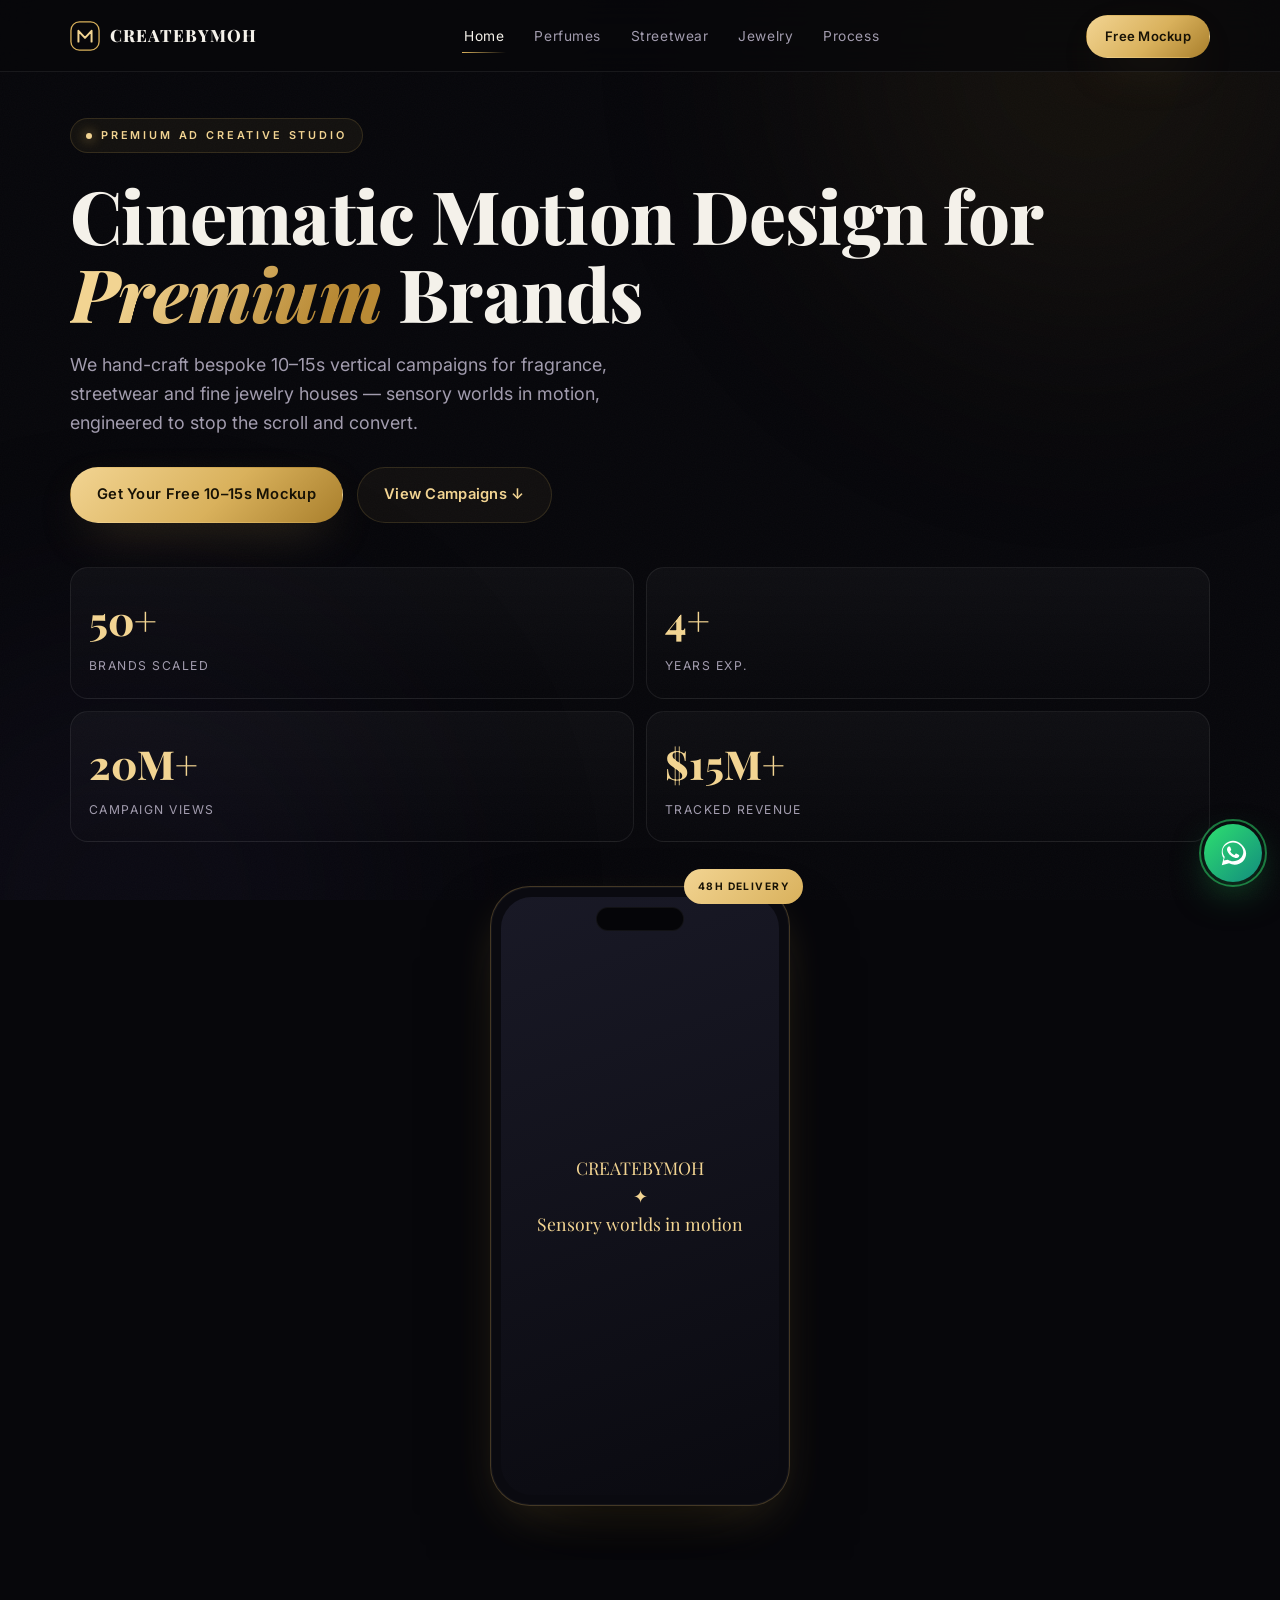
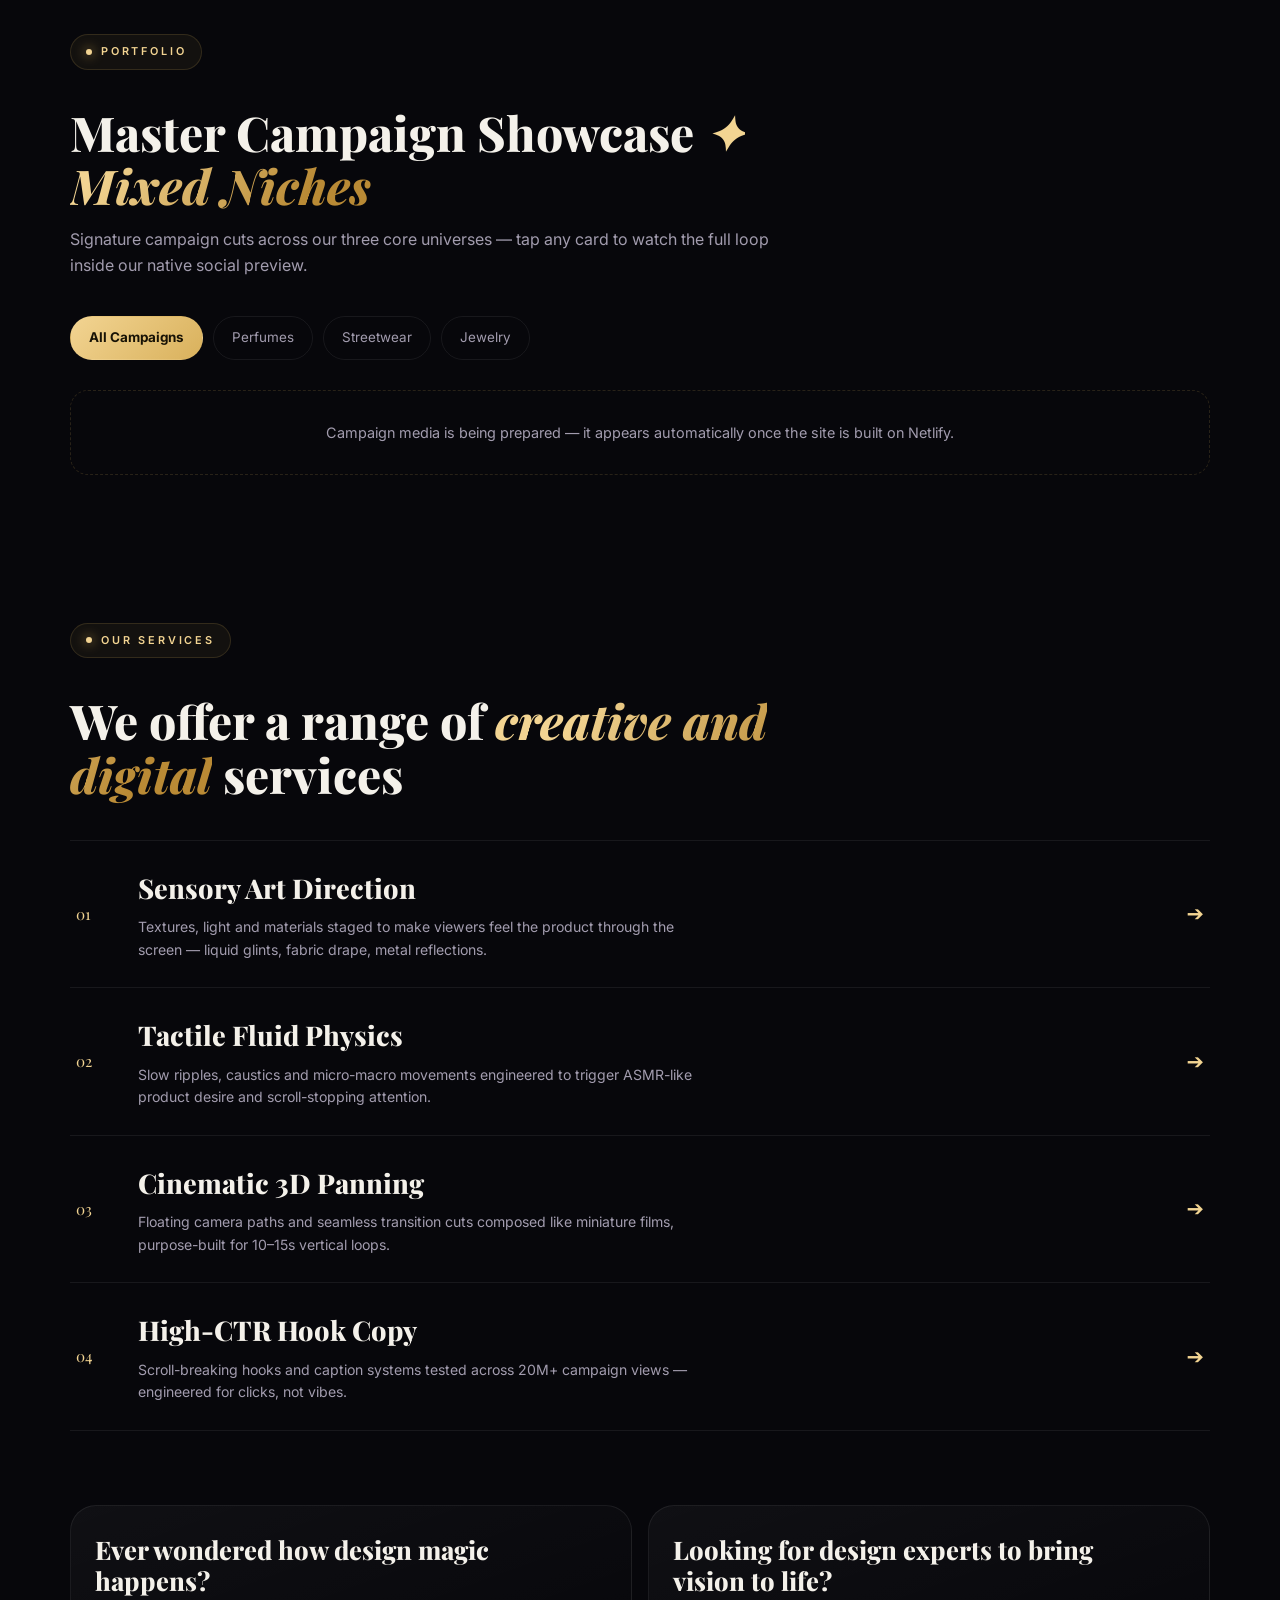
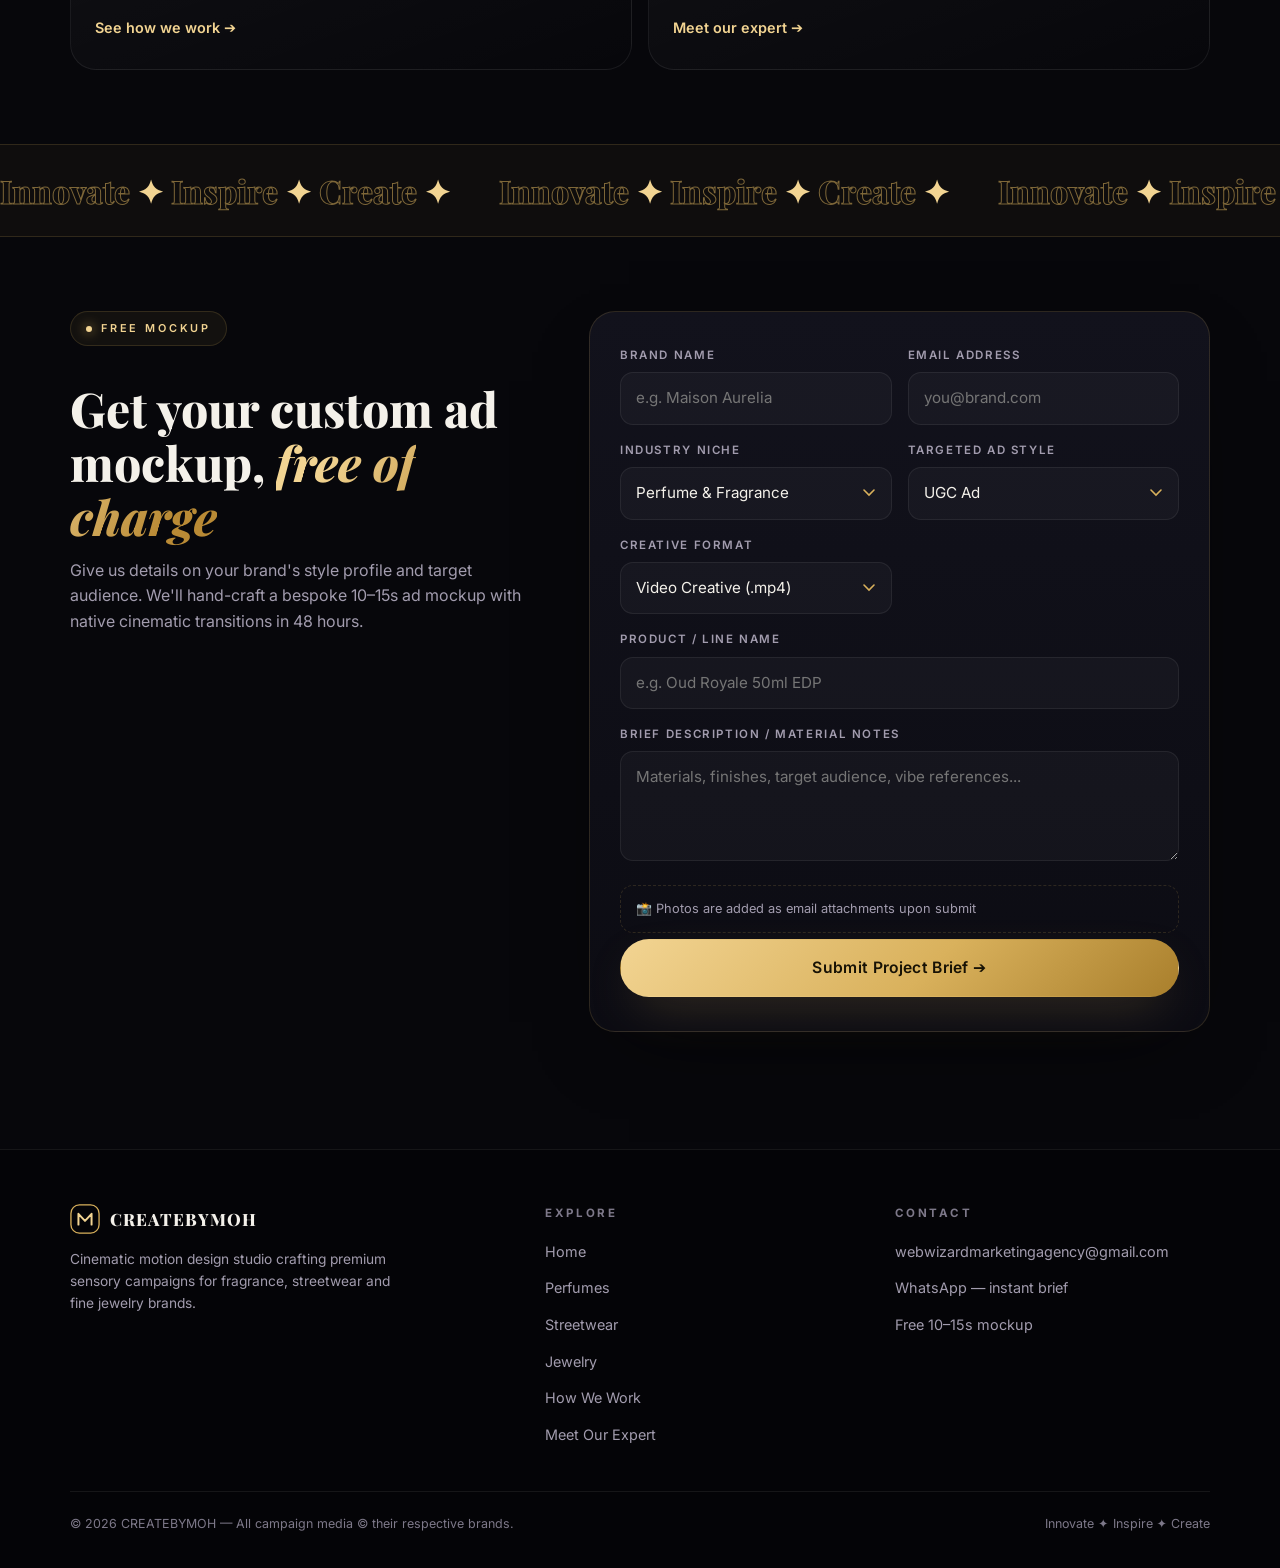
==== index.html @ c72e5420 "feat: CREATEBYMOH portfolio site — responsive pages, Drive media pipeline, Netlify config Co-authore" ====
<!DOCTYPE html>
<html lang="en">
<head>
  <meta charset="UTF-8">
  <meta name="viewport" content="width=device-width, initial-scale=1.0, viewport-fit=cover">
  <title>CREATEBYMOH — Cinematic Motion Design for Premium Perfume Brands</title>
  <meta name="description" content="CREATEBYMOH hand-crafts cinematic 10–15s vertical ad campaigns for premium perfume, streetwear and fine jewelry brands. Free custom mockup in 48 hours.">
  <meta property="og:title" content="CREATEBYMOH — Cinematic Motion Design">
  <meta property="og:description" content="Premium sensory video campaigns for perfume, streetwear and fine jewelry brands. 50+ brands scaled · 20M+ campaign views.">
  <meta property="og:type" content="website">
  <meta name="theme-color" content="#07070b">
  <link rel="icon" type="image/svg+xml" href="/assets/favicon.svg">
  <link rel="preconnect" href="https://fonts.googleapis.com">
  <link rel="preconnect" href="https://fonts.gstatic.com" crossorigin>
  <link href="https://fonts.googleapis.com/css2?family=Inter:wght@400;500;600;700&family=Playfair+Display:ital,wght@0,700;0,800;1,700;1,800&display=swap" rel="stylesheet">
  <link rel="stylesheet" href="/assets/css/style.css">
</head>
<body data-page="home">

  <div class="bg-aurora"></div>
  <div class="bg-noise"></div>

  <!-- ================= NAV ================= -->
  <header class="nav">
    <div class="container nav-inner">
      <a class="brand" href="/">
        <svg viewBox="0 0 32 32" fill="none" aria-hidden="true">
          <rect x="1" y="1" width="30" height="30" rx="9" stroke="#d9b15c" stroke-width="1.4"/>
          <path d="M9 22V10.5L16 18l7-7.5V22" stroke="#f2d492" stroke-width="2.1" stroke-linecap="round" stroke-linejoin="round"/>
        </svg>
        CREATEBYMOH
      </a>
      <nav class="nav-links" aria-label="Primary">
        <a href="/" class="active">Home</a>
        <a href="/perfumes/">Perfumes</a>
        <a href="/streetwear/">Streetwear</a>
        <a href="/jewelry/">Jewelry</a>
        <a href="/how-we-work/">Process</a>
      </nav>
      <a class="btn btn-gold btn-sm nav-cta" href="#brief">Free Mockup</a>
      <button class="nav-burger" aria-label="Open menu" aria-expanded="false">
        <span></span><span></span><span></span>
      </button>
    </div>
  </header>

  <div class="mobile-menu" role="dialog" aria-label="Mobile navigation">
    <a class="mm-link active" href="/">Home <small>01</small></a>
    <a class="mm-link" href="/perfumes/">Perfumes <small>Niche</small></a>
    <a class="mm-link" href="/streetwear/">Streetwear <small>Niche</small></a>
    <a class="mm-link" href="/jewelry/">Jewelry <small>Niche</small></a>
    <a class="mm-link" href="/how-we-work/">Process <small>Studio</small></a>
    <a class="mm-link" href="/about/">Meet the Expert <small>Studio</small></a>
    <a class="btn btn-gold" href="#brief">Get a Free 10–15s Ad Mockup</a>
  </div>

  <main>
    <!-- ================= HERO ================= -->
    <section class="hero">
      <div class="container hero-grid">
        <div>
          <span class="eyebrow reveal"><span class="dot"></span> Premium Ad Creative Studio</span>
          <h1 class="reveal">Cinematic Motion Design for <em>Premium</em> Brands</h1>
          <p class="lede reveal">
            We hand-craft bespoke 10–15s vertical campaigns for fragrance, streetwear and fine
            jewelry houses — sensory worlds in motion, engineered to stop the scroll and convert.
          </p>
          <div class="hero-ctas reveal">
            <a class="btn btn-gold" href="#brief">Get Your Free 10–15s Mockup</a>
            <a class="btn btn-ghost" href="#work">View Campaigns ↓</a>
          </div>
          <div class="stats" data-stats></div>
        </div>

        <div class="hero-stage reveal">
          <div class="phone">
            <span class="orbit-badge">48h Delivery</span>
            <div class="phone-screen" id="hero-phone-screen">
              <div class="phone-fallback">CREATEBYMOH<br>✦<br>Sensory worlds in motion</div>
            </div>
          </div>
        </div>
      </div>
    </section>

    <!-- ================= SHOWCASE ================= -->
    <section class="section" id="work">
      <div class="container">
        <div class="section-head reveal">
          <span class="eyebrow"><span class="dot"></span> Portfolio</span>
          <h2>Master Campaign Showcase <em>✦ Mixed Niches</em></h2>
          <p>Signature campaign cuts across our three core universes — tap any card to watch the full loop inside our native social preview.</p>
        </div>

        <div class="pills reveal">
          <a class="pill active" href="#work">All Campaigns</a>
          <a class="pill" href="/perfumes/">Perfumes</a>
          <a class="pill" href="/streetwear/">Streetwear</a>
          <a class="pill" href="/jewelry/">Jewelry</a>
        </div>

        <div class="card-grid" id="home-grid"></div>
      </div>
    </section>

    <!-- ================= SERVICES ================= -->
    <section class="section" id="services">
      <div class="container">
        <div class="section-head reveal">
          <span class="eyebrow"><span class="dot"></span> Our Services</span>
          <h2>We offer a range of <em>creative and digital</em> services</h2>
        </div>
        <div class="services reveal" id="services-list"></div>
      </div>
    </section>

    <!-- ================= DUO CTA ================= -->
    <section class="section" style="padding-top:0">
      <div class="container duo">
        <div class="duo-card reveal">
          <h4>Ever wondered how design magic happens?</h4>
          <a class="duo-link" href="/how-we-work/">See how we work ➔</a>
        </div>
        <div class="duo-card reveal">
          <h4>Looking for design experts to bring vision to life?</h4>
          <a class="duo-link" href="/about/">Meet our expert ➔</a>
        </div>
      </div>
    </section>

    <!-- ================= MARQUEE ================= -->
    <div class="marquee" data-marquee aria-hidden="true"></div>

    <!-- ================= BRIEF ================= -->
    <section class="section" id="brief">
      <div class="container">
        <div class="brief-wrap">
          <div>
            <div class="section-head reveal">
              <span class="eyebrow"><span class="dot"></span> Free Mockup</span>
              <h2>Get your custom ad mockup, <em>free of charge</em></h2>
              <p>Give us details on your brand's style profile and target audience. We'll hand-craft a bespoke 10–15s ad mockup with native cinematic transitions in 48 hours.</p>
            </div>
            <div class="brief-points" data-brief-points="home"></div>
          </div>

          <div class="reveal">
            <form class="brief-form" data-brief data-product-label="Product / Line Name" data-desc-label="Brief Description / Material Notes">
              <div class="form-grid two">
                <div class="field">
                  <label for="f-brand">Brand Name</label>
                  <input id="f-brand" name="brand" type="text" placeholder="e.g. Maison Aurelia" required>
                </div>
                <div class="field">
                  <label for="f-email">Email Address</label>
                  <input id="f-email" name="email" type="email" placeholder="you@brand.com" required>
                </div>
                <div class="field">
                  <label for="f-niche">Industry Niche</label>
                  <select id="f-niche" name="niche" required></select>
                </div>
                <div class="field" data-specify-wrap>
                  <label for="f-specify">Please Specify Niche</label>
                  <input id="f-specify" name="specify" type="text" placeholder="Your niche">
                </div>
                <div class="field">
                  <label for="f-adstyle">Targeted Ad Style</label>
                  <select id="f-adstyle" name="adstyle" required></select>
                </div>
                <div class="field">
                  <label for="f-format">Creative Format</label>
                  <select id="f-format" name="format" required></select>
                </div>
                <div class="field span-2">
                  <label for="f-product">Product / Line Name</label>
                  <input id="f-product" name="product" type="text" placeholder="e.g. Oud Royale 50ml EDP">
                </div>
                <div class="field span-2">
                  <label for="f-desc">Brief Description / Material Notes</label>
                  <textarea id="f-desc" name="desc" placeholder="Materials, finishes, target audience, vibe references..."></textarea>
                </div>
              </div>
              <p class="form-note" style="margin-top:16px">📸 Photos are added as email attachments upon submit</p>
              <button class="btn btn-gold form-submit" type="submit">Submit Project Brief ➔</button>
            </form>

            <div class="form-success brief-form" id="brief-success">
              <div class="crown">👑</div>
              <h3>Olfactory Brief Prepared</h3>
              <p>Success! Your brief is ready. Your email client has been launched to forward the details directly to <b>webwizardmarketingagency@gmail.com</b>. Please attach your product photos to the email and hit Send!</p>
            </div>
          </div>
        </div>
      </div>
    </section>
  </main>

  <!-- ================= FOOTER ================= -->
  <footer class="footer">
    <div class="container">
      <div class="footer-grid">
        <div>
          <a class="brand" href="/">
            <svg viewBox="0 0 32 32" fill="none" aria-hidden="true">
              <rect x="1" y="1" width="30" height="30" rx="9" stroke="#d9b15c" stroke-width="1.4"/>
              <path d="M9 22V10.5L16 18l7-7.5V22" stroke="#f2d492" stroke-width="2.1" stroke-linecap="round" stroke-linejoin="round"/>
            </svg>
            CREATEBYMOH
          </a>
          <p class="f-note">Cinematic motion design studio crafting premium sensory campaigns for fragrance, streetwear and fine jewelry brands.</p>
        </div>
        <div>
          <h5>Explore</h5>
          <ul>
            <li><a href="/">Home</a></li>
            <li><a href="/perfumes/">Perfumes</a></li>
            <li><a href="/streetwear/">Streetwear</a></li>
            <li><a href="/jewelry/">Jewelry</a></li>
            <li><a href="/how-we-work/">How We Work</a></li>
            <li><a href="/about/">Meet Our Expert</a></li>
          </ul>
        </div>
        <div>
          <h5>Contact</h5>
          <ul>
            <li><a href="mailto:webwizardmarketingagency@gmail.com">webwizardmarketingagency@gmail.com</a></li>
            <li><a href="https://wa.me/2348164802777" target="_blank" rel="noopener">WhatsApp — instant brief</a></li>
            <li><a href="#brief">Free 10–15s mockup</a></li>
          </ul>
        </div>
      </div>
      <div class="footer-bottom">
        <span>© <span id="year">2026</span> CREATEBYMOH — All campaign media © their respective brands.</span>
        <span>Innovate ✦ Inspire ✦ Create</span>
      </div>
    </div>
  </footer>

  <!-- whatsapp float -->
  <a class="wa-float" href="https://wa.me/2348164802777?text=Hi%20CREATEBYMOH%2C%20I%27m%20interested%20in%20a%20free%20custom%20ad%20campaign%20for%20my%20brand!" target="_blank" rel="noopener" aria-label="Chat on WhatsApp">
    <svg viewBox="0 0 32 32" aria-hidden="true"><path d="M16 3C9.4 3 4 8.4 4 15c0 2.4.7 4.6 2 6.4L4 29l7.8-2c1.8 1 3.8 1.5 5.8 1.5h.4c6.6 0 12-5.4 12-12S22.6 3 16 3zm0 21.9c-1.9 0-3.8-.6-5.4-1.6l-.4-.2-4 1 1-3.9-.3-.4c-1.2-1.7-1.9-3.8-1.9-6C5 9.6 9.9 4.8 16 4.8S27 9.6 27 15s-4.9 9.9-11 9.9zm5.5-7.4c-.3-.2-1.8-.9-2-1-.3-.1-.5-.2-.7.2-.2.3-.8 1-.9 1.2-.2.2-.4.2-.7.1-.3-.2-1.3-.5-2.4-1.5-.9-.8-1.5-1.8-1.7-2.1-.2-.3 0-.5.1-.6l.5-.6c.2-.2.2-.3.3-.5.1-.2.1-.4 0-.6-.1-.2-.7-1.8-1-2.4-.3-.6-.6-.6-.8-.6h-.6c-.2 0-.6.1-.9.4-.3.3-1.1 1.1-1.1 2.7s1.2 3.1 1.3 3.4c.2.2 2.3 3.5 5.5 4.9.8.3 1.4.5 1.9.7.8.2 1.5.2 2 .1.6-.1 1.8-.8 2.1-1.5.3-.7.3-1.3.2-1.5-.1-.1-.3-.2-.6-.4z"/></svg>
  </a>

  <!-- video modal -->
  <div class="modal" id="campaign-modal" aria-hidden="true">
    <div class="modal-backdrop"></div>
    <div class="modal-shell">
      <button class="modal-close" aria-label="Close player">✕</button>
      <div class="phone">
        <div class="phone-screen"></div>
      </div>
    </div>
  </div>

  <script src="/assets/js/data.js"></script>
  <script src="/assets/js/main.js"></script>
  <script>
    /* service rows + brief points + selects (shared building blocks) */
    (function () {
      var D = window.CBM;
      document.getElementById("services-list").innerHTML = D.services.map(function (s) {
        return '<div class="service-row"><span class="s-num">' + s.num + '</span>' +
          '<div class="s-body"><h3>' + s.title + '</h3><p>' + s.desc + '</p></div>' +
          '<span class="s-arrow">➔</span></div>';
      }).join("");
      document.querySelector('[data-brief-points="home"]').innerHTML = D.homeBrief.points.map(function (p) {
        return '<div class="brief-point reveal"><div class="bp-ico">' + p.icon + '</div><div><b>' + p.title + '</b><p>' + p.desc + '</p></div></div>';
      }).join("");
      window.CBM_FILL_SELECTS && window.CBM_FILL_SELECTS();
    })();
  </script>
  <script>document.getElementById("year").textContent = new Date().getFullYear();</script>
</body>
</html>
---- assets/css/style.css ----
/* ============================================================
   CREATEBYMOH — cinematic motion design portfolio
   Mobile-first responsive system (phone → laptop → desktop)
   ============================================================ */

:root {
  --bg0: #07070b;
  --bg1: #0c0c13;
  --panel: #12121c;
  --panel-2: #171724;
  --line: rgba(217, 177, 92, 0.16);
  --line-soft: rgba(255, 255, 255, 0.07);
  --gold: #d9b15c;
  --gold-2: #f2d492;
  --ink: #f4f1ea;
  --mut: #a29cae;
  --mut-2: #7d7889;
  --radius: 18px;
  --radius-lg: 26px;
  --font-head: "Playfair Display", "Georgia", serif;
  --font-body: "Inter", "Segoe UI", system-ui, -apple-system, sans-serif;
  --nav-h: 64px;
  --shadow-gold: 0 18px 50px -18px rgba(217, 177, 92, 0.35);
}

* { margin: 0; padding: 0; box-sizing: border-box; }
html { scroll-behavior: smooth; -webkit-text-size-adjust: 100%; }

body {
  background: var(--bg0);
  color: var(--ink);
  font-family: var(--font-body);
  font-size: 16px;
  line-height: 1.6;
  overflow-x: hidden;
}

img, video { max-width: 100%; display: block; }
a { color: inherit; text-decoration: none; }
button { font: inherit; color: inherit; background: none; border: none; cursor: pointer; }

::selection { background: rgba(217, 177, 92, 0.35); color: #fff; }

.container {
  width: 100%;
  max-width: 1180px;
  margin-inline: auto;
  padding-inline: 20px;
}

/* ---------- ambient background ---------- */
.bg-aurora {
  position: fixed;
  inset: 0;
  z-index: -2;
  overflow: hidden;
  pointer-events: none;
}
.bg-aurora::before,
.bg-aurora::after {
  content: "";
  position: absolute;
  width: 70vmax;
  height: 70vmax;
  border-radius: 50%;
  filter: blur(120px);
  opacity: 0.16;
}
.bg-aurora::before {
  top: -30vmax; right: -20vmax;
  background: radial-gradient(circle, #8a6a23, transparent 62%);
}
.bg-aurora::after {
  bottom: -35vmax; left: -25vmax;
  background: radial-gradient(circle, #3a2f66, transparent 60%);
}
.bg-noise {
  position: fixed;
  inset: 0;
  z-index: -1;
  pointer-events: none;
  opacity: 0.05;
  background-image: url("data:image/svg+xml,%3Csvg xmlns='http://www.w3.org/2000/svg' width='140' height='140'%3E%3Cfilter id='n'%3E%3CfeTurbulence type='fractalNoise' baseFrequency='0.85' numOctaves='2'/%3E%3C/filter%3E%3Crect width='140' height='140' filter='url(%23n)' opacity='0.55'/%3E%3C/svg%3E");
}

/* ---------- reveal on scroll ---------- */
.reveal {
  opacity: 0;
  transform: translateY(26px);
  transition: opacity 0.7s ease, transform 0.7s cubic-bezier(0.19, 0.6, 0.2, 1);
}
.reveal.on { opacity: 1; transform: none; }
@media (prefers-reduced-motion: reduce) {
  .reveal { transition: none; opacity: 1; transform: none; }
  html { scroll-behavior: auto; }
}

/* ============================= NAV ============================= */
.nav {
  position: fixed;
  top: 0; left: 0; right: 0;
  z-index: 90;
  height: var(--nav-h);
  backdrop-filter: blur(16px);
  -webkit-backdrop-filter: blur(16px);
  background: rgba(7, 7, 11, 0.72);
  border-bottom: 1px solid var(--line-soft);
}
.nav-inner {
  height: var(--nav-h);
  display: flex;
  align-items: center;
  justify-content: space-between;
  gap: 12px;
}
.brand {
  display: flex;
  align-items: center;
  gap: 10px;
  font-family: var(--font-head);
  font-weight: 800;
  letter-spacing: 0.06em;
  font-size: 1.06rem;
}
.brand svg { width: 30px; height: 30px; flex: none; }
.nav-links { display: none; }
.nav-cta { display: none; }
.nav-burger {
  display: flex;
  flex-direction: column;
  justify-content: center;
  gap: 5px;
  width: 44px;
  height: 44px;
  align-items: center;
  border: 1px solid var(--line);
  border-radius: 12px;
  background: rgba(255, 255, 255, 0.02);
}
.nav-burger span {
  display: block;
  width: 18px;
  height: 2px;
  background: var(--gold-2);
  border-radius: 2px;
  transition: transform 0.3s ease, opacity 0.3s ease;
}
body.menu-open .nav-burger span:nth-child(1) { transform: translateY(7px) rotate(45deg); }
body.menu-open .nav-burger span:nth-child(2) { opacity: 0; }
body.menu-open .nav-burger span:nth-child(3) { transform: translateY(-7px) rotate(-45deg); }

.mobile-menu {
  position: fixed;
  inset: var(--nav-h) 0 0 0;
  z-index: 89;
  background: rgba(7, 7, 11, 0.97);
  backdrop-filter: blur(20px);
  display: flex;
  flex-direction: column;
  padding: 28px 22px calc(28px + env(safe-area-inset-bottom));
  gap: 6px;
  transform: translateY(-8px);
  opacity: 0;
  visibility: hidden;
  transition: opacity 0.28s ease, transform 0.28s ease, visibility 0.28s;
  overflow-y: auto;
}
body.menu-open .mobile-menu { transform: none; opacity: 1; visibility: visible; }
.mobile-menu a.mm-link {
  font-family: var(--font-head);
  font-size: clamp(1.7rem, 6.5vw, 2.4rem);
  font-weight: 700;
  padding: 12px 4px;
  border-bottom: 1px solid var(--line-soft);
  display: flex;
  justify-content: space-between;
  align-items: center;
}
.mobile-menu a.mm-link small {
  font-family: var(--font-body);
  font-size: 0.68rem;
  letter-spacing: 0.22em;
  text-transform: uppercase;
  color: var(--mut);
}
.mobile-menu a.mm-link.active { color: var(--gold-2); }
.mobile-menu .btn { margin-top: 22px; justify-content: center; }

@media (min-width: 900px) {
  :root { --nav-h: 72px; }
  .nav-burger, .mobile-menu { display: none; }
  .nav-links {
    display: flex;
    align-items: center;
    gap: 26px;
    font-size: 0.86rem;
    letter-spacing: 0.04em;
  }
  .nav-links a {
    color: var(--mut);
    padding: 6px 2px;
    position: relative;
    transition: color 0.25s;
  }
  .nav-links a::after {
    content: "";
    position: absolute;
    left: 0; right: 100%;
    bottom: 0;
    height: 1px;
    background: linear-gradient(90deg, var(--gold), transparent);
    transition: right 0.3s ease;
  }
  .nav-links a:hover, .nav-links a.active { color: var(--ink); }
  .nav-links a:hover::after, .nav-links a.active::after { right: 0; }
  .nav-cta { display: inline-flex; }
}

/* ============================= BUTTONS ============================= */
.btn {
  display: inline-flex;
  align-items: center;
  gap: 10px;
  padding: 15px 26px;
  border-radius: 999px;
  font-weight: 600;
  font-size: 0.92rem;
  letter-spacing: 0.02em;
  border: 1px solid transparent;
  transition: transform 0.25s ease, box-shadow 0.25s ease, background 0.25s ease;
  min-height: 48px;
}
.btn-gold {
  background: linear-gradient(135deg, var(--gold-2), var(--gold) 55%, #a97f2c);
  color: #171205;
  box-shadow: var(--shadow-gold);
}
.btn-gold:hover { transform: translateY(-2px); box-shadow: 0 22px 60px -18px rgba(217, 177, 92, 0.55); }
.btn-ghost {
  border-color: var(--line);
  color: var(--gold-2);
  background: rgba(217, 177, 92, 0.05);
}
.btn-ghost:hover { background: rgba(217, 177, 92, 0.12); }
.btn-sm { padding: 10px 18px; min-height: 42px; font-size: 0.82rem; }

/* ============================= HERO ============================= */
.hero {
  position: relative;
  padding: calc(var(--nav-h) + 46px) 0 54px;
  overflow: hidden;
}
.hero-grid { display: grid; gap: 44px; align-items: center; }
.eyebrow {
  display: inline-flex;
  align-items: center;
  gap: 9px;
  font-size: 0.68rem;
  font-weight: 600;
  letter-spacing: 0.26em;
  text-transform: uppercase;
  color: var(--gold-2);
  border: 1px solid var(--line);
  border-radius: 999px;
  padding: 8px 15px;
  background: rgba(217, 177, 92, 0.06);
  margin-bottom: 22px;
}
.eyebrow .dot {
  width: 6px; height: 6px; border-radius: 50%;
  background: var(--gold-2);
  box-shadow: 0 0 12px var(--gold);
  animation: pulse 2.4s ease infinite;
}
@keyframes pulse { 50% { opacity: 0.35; } }

.hero h1, .page-hero h1 {
  font-family: var(--font-head);
  font-size: clamp(2.35rem, 8.4vw, 4.6rem);
  line-height: 1.06;
  font-weight: 800;
  letter-spacing: -0.01em;
}
.hero h1 em, .page-hero h1 em,
.section h2 em {
  font-style: italic;
  background: linear-gradient(120deg, var(--gold-2) 20%, #b98a35 80%);
  -webkit-background-clip: text;
  background-clip: text;
  color: transparent;
}
.hero .lede {
  margin-top: 20px;
  color: var(--mut);
  font-size: clamp(1rem, 2.6vw, 1.12rem);
  max-width: 560px;
}
.hero-ctas {
  display: flex;
  flex-wrap: wrap;
  gap: 14px;
  margin-top: 30px;
}

/* phone showcase frame in hero */
.hero-stage { display: flex; justify-content: center; }
.phone {
  position: relative;
  width: min(73vw, 300px);
  aspect-ratio: 9 / 18.6;
  border-radius: 40px;
  border: 1px solid rgba(217, 177, 92, 0.28);
  background: #0a0a10;
  padding: 10px;
  box-shadow: 0 40px 90px -30px rgba(0, 0, 0, 0.9), 0 0 0 1px rgba(255,255,255,0.04) inset, var(--shadow-gold);
}
.phone::before {
  content: "";
  position: absolute;
  top: 20px; left: 50%;
  transform: translateX(-50%);
  width: 86px; height: 22px;
  border-radius: 12px;
  background: #050508;
  z-index: 5;
  border: 1px solid rgba(255,255,255,0.05);
}
.phone-screen {
  position: absolute;
  inset: 10px;
  border-radius: 31px;
  overflow: hidden;
  background: linear-gradient(160deg, #191926, #0a0a10);
}
.phone-screen video,
.phone-screen img {
  width: 100%; height: 100%;
  object-fit: cover;
}
.phone-fallback {
  position: absolute; inset: 0;
  display: grid; place-items: center;
  text-align: center;
  color: var(--gold-2);
  font-family: var(--font-head);
  font-size: 1.1rem;
  padding: 20px;
}
.tiktok-overlay {
  position: absolute;
  inset: 0;
  z-index: 4;
  display: flex;
  flex-direction: column;
  justify-content: space-between;
  padding: 16px 12px 14px;
  background: linear-gradient(180deg, rgba(0,0,0,0.32), transparent 22%, transparent 58%, rgba(0,0,0,0.6));
  pointer-events: none;
}
.tt-top { text-align: right; font-size: 0.7rem; letter-spacing: 0.06em; color: rgba(255,255,255,0.85); }
.tt-rail {
  position: absolute;
  right: 10px; bottom: 74px;
  display: flex; flex-direction: column; gap: 15px;
  text-align: center;
  font-size: 0.64rem;
  color: #fff;
}
.tt-rail div span { display: block; font-size: 1.15rem; margin-bottom: 3px; }
.tt-caption { max-width: 78%; }
.tt-caption strong { font-size: 0.78rem; display: block; }
.tt-caption p { font-size: 0.7rem; color: rgba(255,255,255,0.75); line-height: 1.45; margin: 4px 0 7px; }
.tt-caption .tt-audio { font-size: 0.66rem; color: rgba(255,255,255,0.85); display: flex; align-items: center; gap: 6px; }

.orbit-badge {
  position: absolute;
  top: -18px; right: -14px;
  z-index: 6;
  background: linear-gradient(135deg, var(--gold-2), var(--gold));
  color: #171205;
  font-size: 0.64rem;
  font-weight: 700;
  letter-spacing: 0.14em;
  text-transform: uppercase;
  padding: 9px 14px;
  border-radius: 999px;
  box-shadow: var(--shadow-gold);
}

/* ============================= STATS ============================= */
.stats {
  display: grid;
  grid-template-columns: repeat(2, 1fr);
  gap: 12px;
  margin-top: 44px;
}
.stat {
  border: 1px solid var(--line-soft);
  background: linear-gradient(180deg, rgba(255,255,255,0.035), rgba(255,255,255,0.008));
  border-radius: var(--radius);
  padding: 20px 18px;
  text-align: left;
}
.stat b {
  display: block;
  font-family: var(--font-head);
  font-size: clamp(1.7rem, 6vw, 2.5rem);
  font-weight: 800;
  color: var(--gold-2);
}
.stat span { font-size: 0.76rem; letter-spacing: 0.12em; text-transform: uppercase; color: var(--mut); }

/* ============================= SECTIONS ============================= */
.section { padding: 74px 0; }
.section-head { max-width: 720px; margin-bottom: 38px; }
.section-head.center { margin-inline: auto; text-align: center; }
.section h2 {
  font-family: var(--font-head);
  font-size: clamp(1.85rem, 5.6vw, 3rem);
  font-weight: 800;
  line-height: 1.12;
  margin: 14px 0 14px;
}
.section-head p { color: var(--mut); }

/* filter pills */
.pills { display: flex; flex-wrap: wrap; gap: 10px; margin-bottom: 30px; }
.pill {
  padding: 10px 18px;
  min-height: 42px;
  border-radius: 999px;
  border: 1px solid var(--line-soft);
  font-size: 0.84rem;
  color: var(--mut);
  display: inline-flex;
  align-items: center;
  gap: 8px;
  transition: color 0.25s, border-color 0.25s, background 0.25s;
}
.pill:hover { color: var(--ink); border-color: var(--line); }
.pill.active {
  color: #171205;
  font-weight: 700;
  background: linear-gradient(135deg, var(--gold-2), var(--gold));
  border-color: transparent;
}

/* ============================= VIDEO CARDS ============================= */
.card-grid {
  display: grid;
  grid-template-columns: 1fr;
  gap: 20px;
}
.vcard {
  position: relative;
  border-radius: var(--radius-lg);
  overflow: hidden;
  border: 1px solid var(--line-soft);
  background: var(--panel);
  transition: transform 0.35s ease, border-color 0.35s ease, box-shadow 0.35s ease;
}
.vcard .vc-media {
  position: relative;
  aspect-ratio: 9 / 13;
  overflow: hidden;
  background: #0a0a12;
}
.vcard .vc-media img {
  width: 100%; height: 100%;
  object-fit: cover;
  transition: transform 0.6s cubic-bezier(0.19, 0.6, 0.2, 1), filter 0.4s;
}
.vcard:hover .vc-media img { transform: scale(1.05); }
.vcard .vc-grad {
  position: absolute; inset: 0;
  background: linear-gradient(180deg, rgba(7,7,11,0.05) 40%, rgba(7,7,11,0.88));
}
.vc-chip {
  position: absolute;
  top: 14px; left: 14px;
  z-index: 2;
  font-size: 0.64rem;
  font-weight: 700;
  letter-spacing: 0.18em;
  text-transform: uppercase;
  padding: 7px 12px;
  border-radius: 999px;
  background: rgba(7, 7, 11, 0.6);
  backdrop-filter: blur(8px);
  border: 1px solid var(--line);
  color: var(--gold-2);
}
.vc-info { position: absolute; left: 0; right: 0; bottom: 0; z-index: 2; padding: 18px; }
.vc-info h3 {
  font-family: var(--font-head);
  font-size: 1.32rem;
  font-weight: 800;
  line-height: 1.15;
}
.vc-info .vc-meta {
  margin: 6px 0 8px;
  font-size: 0.72rem;
  letter-spacing: 0.14em;
  text-transform: uppercase;
  color: var(--gold-2);
}
.vc-info p { font-size: 0.85rem; color: rgba(244, 241, 234, 0.72); margin-bottom: 14px; }
.vc-play {
  display: inline-flex;
  align-items: center;
  gap: 10px;
  min-height: 44px;
  padding: 11px 20px;
  border-radius: 999px;
  background: linear-gradient(135deg, var(--gold-2), var(--gold) 60%, #a97f2c);
  color: #171205;
  font-weight: 700;
  font-size: 0.82rem;
  transition: transform 0.25s ease;
}
.vc-play:hover { transform: translateY(-2px); }
.vc-play svg { width: 12px; height: 12px; }

@media (min-width: 620px) { .card-grid { grid-template-columns: repeat(2, 1fr); } }
@media (min-width: 1000px) {
  .card-grid { grid-template-columns: repeat(3, 1fr); gap: 24px; }
  .vcard:hover { border-color: var(--line); box-shadow: 0 30px 70px -30px rgba(0,0,0,0.85); }
}

/* ============================= SERVICES ============================= */
.services { display: flex; flex-direction: column; border-top: 1px solid var(--line-soft); }
.service-row {
  display: flex;
  align-items: center;
  justify-content: space-between;
  gap: 18px;
  padding: 26px 6px;
  border-bottom: 1px solid var(--line-soft);
  transition: padding 0.3s ease, background 0.3s ease;
}
.service-row .s-num {
  font-family: var(--font-head);
  color: var(--gold-2);
  font-size: 0.95rem;
  min-width: 44px;
}
.service-row .s-body { flex: 1; }
.service-row h3 { font-family: var(--font-head); font-size: clamp(1.2rem, 4vw, 1.7rem); font-weight: 800; }
.service-row p { color: var(--mut); font-size: 0.88rem; margin-top: 6px; max-width: 560px; }
.service-row .s-arrow {
  font-size: 1.3rem;
  color: var(--gold-2);
  transition: transform 0.3s ease;
}
.service-row:hover { background: rgba(217, 177, 92, 0.04); padding-inline: 14px; }
.service-row:hover .s-arrow { transform: translateX(6px) rotate(-45deg); }

/* ============================= DUO CTA ============================= */
.duo { display: grid; gap: 16px; }
.duo-card {
  border: 1px solid var(--line-soft);
  border-radius: var(--radius-lg);
  padding: 28px 24px;
  background: linear-gradient(160deg, rgba(255,255,255,0.04), rgba(255,255,255,0.005));
  position: relative;
  overflow: hidden;
  transition: border-color 0.3s, transform 0.3s;
}
.duo-card:hover { border-color: var(--line); transform: translateY(-3px); }
.duo-card h4 {
  font-family: var(--font-head);
  font-size: clamp(1.25rem, 4.4vw, 1.6rem);
  font-weight: 800;
  line-height: 1.22;
  max-width: 420px;
}
.duo-card a.duo-link {
  display: inline-flex;
  align-items: center;
  gap: 10px;
  margin-top: 20px;
  color: var(--gold-2);
  font-weight: 600;
  font-size: 0.9rem;
}
.duo-card a.duo-link:hover { text-decoration: underline; text-underline-offset: 4px; }
@media (min-width: 800px) { .duo { grid-template-columns: 1fr 1fr; } }

/* ============================= MARQUEE ============================= */
.marquee {
  overflow: hidden;
  border-block: 1px solid var(--line);
  padding: 20px 0;
  background: rgba(217, 177, 92, 0.04);
  white-space: nowrap;
}
.marquee-track {
  display: inline-flex;
  gap: 48px;
  padding-right: 48px;
  animation: mq 26s linear infinite;
  font-family: var(--font-head);
  font-size: clamp(1.25rem, 4.4vw, 2rem);
  font-weight: 800;
  color: transparent;
  -webkit-text-stroke: 1px rgba(217, 177, 92, 0.55);
}
.marquee-track b { color: var(--gold-2); -webkit-text-stroke: 0; font-weight: 700; }
@keyframes mq { to { transform: translateX(-50%); } }
@media (prefers-reduced-motion: reduce) { .marquee-track { animation: none; } }

/* ============================= BRIEF FORM ============================= */
.brief-wrap { display: grid; gap: 36px; }
.brief-points { display: flex; flex-direction: column; gap: 16px; }
.brief-point {
  display: flex;
  gap: 16px;
  padding: 18px;
  border: 1px solid var(--line-soft);
  border-radius: var(--radius);
  background: rgba(255,255,255,0.02);
}
.brief-point .bp-ico {
  flex: none;
  width: 44px; height: 44px;
  border-radius: 12px;
  display: grid;
  place-items: center;
  background: rgba(217, 177, 92, 0.1);
  color: var(--gold-2);
  font-size: 1.15rem;
}
.brief-point b { display: block; font-size: 0.95rem; margin-bottom: 4px; }
.brief-point p { color: var(--mut); font-size: 0.84rem; }

.brief-form {
  border: 1px solid var(--line);
  border-radius: var(--radius-lg);
  padding: 26px 20px;
  background: linear-gradient(180deg, var(--panel), var(--bg1));
  box-shadow: 0 30px 80px -40px rgba(0,0,0,0.9);
}
.form-grid { display: grid; gap: 16px; }
.field label {
  display: block;
  font-size: 0.72rem;
  font-weight: 600;
  letter-spacing: 0.14em;
  text-transform: uppercase;
  color: var(--mut);
  margin-bottom: 8px;
}
.field input,
.field select,
.field textarea {
  width: 100%;
  min-height: 50px;
  padding: 13px 15px;
  border-radius: 13px;
  border: 1px solid var(--line-soft);
  background: rgba(255,255,255,0.03);
  color: var(--ink);
  font: inherit;
  font-size: 0.95rem;
  transition: border-color 0.25s, box-shadow 0.25s;
}
.field textarea { min-height: 110px; resize: vertical; }
.field input:focus, .field select:focus, .field textarea:focus {
  outline: none;
  border-color: var(--gold);
  box-shadow: 0 0 0 3px rgba(217, 177, 92, 0.15);
}
.field select { appearance: none; background-image: url("data:image/svg+xml,%3Csvg xmlns='http://www.w3.org/2000/svg' width='12' height='8'%3E%3Cpath d='M1 1l5 5 5-5' stroke='%23d9b15c' stroke-width='1.6' fill='none' stroke-linecap='round'/%3E%3C/svg%3E"); background-repeat: no-repeat; background-position: right 16px center; padding-right: 40px; }
.field .hint { font-size: 0.78rem; color: var(--mut-2); margin-top: 7px; }
.form-note {
  display: flex;
  align-items: center;
  gap: 10px;
  font-size: 0.8rem;
  color: var(--mut);
  border: 1px dashed var(--line);
  border-radius: 13px;
  padding: 13px 15px;
}
.form-submit { width: 100%; justify-content: center; margin-top: 6px; font-size: 0.98rem; }

.form-success {
  display: none;
  text-align: center;
  padding: 40px 18px;
}
.form-success.show { display: block; }
.form-success .crown { font-size: 2.6rem; margin-bottom: 12px; }
.form-success h3 { font-family: var(--font-head); font-size: 1.6rem; margin-bottom: 12px; }
.form-success p { color: var(--mut); font-size: 0.92rem; max-width: 440px; margin: 0 auto; }
.form-success b { color: var(--gold-2); }

@media (min-width: 620px) {
  .form-grid.two { grid-template-columns: 1fr 1fr; }
  .form-grid.two .span-2 { grid-column: span 2; }
  .brief-form { padding: 34px 30px; }
}
@media (min-width: 1000px) {
  .brief-wrap { grid-template-columns: 0.85fr 1.15fr; gap: 60px; align-items: start; }
}

/* ============================= IMAGE GALLERY ============================= */
.gallery {
  columns: 1;
  column-gap: 16px;
}
.shot {
  break-inside: avoid;
  margin-bottom: 16px;
  border-radius: var(--radius);
  overflow: hidden;
  border: 1px solid var(--line-soft);
  position: relative;
  cursor: zoom-in;
  background: var(--panel);
}
.shot img { width: 100%; transition: transform 0.5s cubic-bezier(0.19,0.6,0.2,1); }
.shot:hover img { transform: scale(1.04); }
.shot figcaption {
  position: absolute;
  left: 0; right: 0; bottom: 0;
  padding: 26px 14px 12px;
  font-size: 0.68rem;
  letter-spacing: 0.16em;
  text-transform: uppercase;
  color: rgba(255,255,255,0.85);
  background: linear-gradient(180deg, transparent, rgba(7,7,11,0.8));
  opacity: 0;
  transition: opacity 0.3s;
}
.shot:hover figcaption { opacity: 1; }
@media (min-width: 620px) { .gallery { columns: 2; } }
@media (min-width: 1000px) { .gallery { columns: 3; } }

/* ============================= PROCESS PAGE ============================= */
.steps { display: grid; gap: 16px; counter-reset: step; }
.step {
  border: 1px solid var(--line-soft);
  border-radius: var(--radius-lg);
  padding: 26px 22px;
  background: linear-gradient(160deg, rgba(255,255,255,0.035), transparent);
}
.step .st-num {
  font-family: var(--font-head);
  font-size: 2.4rem;
  font-weight: 800;
  color: transparent;
  -webkit-text-stroke: 1px var(--gold);
  display: block;
  margin-bottom: 10px;
}
.step h3 { font-family: var(--font-head); font-size: 1.3rem; margin-bottom: 8px; }
.step p { color: var(--mut); font-size: 0.9rem; }
@media (min-width: 800px) { .steps { grid-template-columns: repeat(2, 1fr); } }

/* expertise chips on about */
.tag-cloud { display: flex; flex-wrap: wrap; gap: 10px; margin-top: 22px; }
.tag {
  border: 1px solid var(--line);
  color: var(--gold-2);
  border-radius: 999px;
  padding: 9px 16px;
  font-size: 0.8rem;
}

/* ============================= FOOTER ============================= */
.footer {
  border-top: 1px solid var(--line-soft);
  padding: 54px 0 34px;
  background: rgba(0,0,0,0.35);
}
.footer-grid { display: grid; gap: 34px; }
.footer .brand { margin-bottom: 14px; }
.footer p.f-note { color: var(--mut); font-size: 0.86rem; max-width: 340px; }
.footer h5 {
  font-size: 0.72rem;
  letter-spacing: 0.22em;
  text-transform: uppercase;
  color: var(--mut-2);
  margin-bottom: 16px;
}
.footer ul { list-style: none; display: flex; flex-direction: column; gap: 11px; }
.footer ul a { color: var(--mut); font-size: 0.9rem; transition: color 0.25s; }
.footer ul a:hover { color: var(--gold-2); }
.footer-bottom {
  margin-top: 44px;
  padding-top: 22px;
  border-top: 1px solid var(--line-soft);
  display: flex;
  flex-wrap: wrap;
  gap: 10px;
  justify-content: space-between;
  font-size: 0.78rem;
  color: var(--mut-2);
}
@media (min-width: 800px) { .footer-grid { grid-template-columns: 1.4fr 1fr 1fr; } }

/* ============================= WHATSAPP FLOAT ============================= */
.wa-float {
  position: fixed;
  right: 18px;
  bottom: calc(18px + env(safe-area-inset-bottom));
  z-index: 85;
  width: 58px; height: 58px;
  border-radius: 50%;
  display: grid;
  place-items: center;
  background: linear-gradient(135deg, #2ee06f, #128c7e);
  box-shadow: 0 14px 40px -10px rgba(37, 211, 102, 0.55);
  transition: transform 0.25s ease;
}
.wa-float:hover { transform: scale(1.08); }
.wa-float svg { width: 30px; height: 30px; fill: #fff; }
.wa-float::after {
  content: "";
  position: absolute; inset: -5px;
  border-radius: 50%;
  border: 2px solid rgba(46, 224, 111, 0.5);
  animation: wa-ping 2.2s ease-out infinite;
}
@keyframes wa-ping { 0% { transform: scale(0.9); opacity: 1; } 80%, 100% { transform: scale(1.25); opacity: 0; } }
@media (prefers-reduced-motion: reduce) { .wa-float::after { animation: none; opacity: 0; } }

/* ============================= VIDEO MODAL ============================= */
.modal {
  position: fixed;
  inset: 0;
  z-index: 120;
  display: none;
  align-items: center;
  justify-content: center;
  padding: 18px;
}
.modal.open { display: flex; }
.modal-backdrop {
  position: absolute; inset: 0;
  background: rgba(4, 4, 8, 0.86);
  backdrop-filter: blur(10px);
}
.modal-shell { position: relative; z-index: 2; }
.modal .phone { width: min(88vw, 330px); }
.modal-close {
  position: absolute;
  top: -46px; right: 0;
  width: 40px; height: 40px;
  border-radius: 50%;
  border: 1px solid var(--line);
  color: var(--ink);
  font-size: 1.1rem;
  display: grid; place-items: center;
  background: rgba(255,255,255,0.04);
}
body.modal-open { overflow: hidden; }

/* lightbox for gallery */
.lightbox {
  position: fixed; inset: 0; z-index: 120;
  display: none;
  align-items: center; justify-content: center;
  padding: 22px;
  background: rgba(4, 4, 8, 0.92);
  backdrop-filter: blur(10px);
}
.lightbox.open { display: flex; }
.lightbox img {
  max-width: 100%;
  max-height: 86vh;
  border-radius: var(--radius);
  border: 1px solid var(--line);
}

/* something went wrong */
.media-error {
  grid-column: 1 / -1;
  border: 1px dashed var(--line);
  border-radius: var(--radius);
  padding: 30px 22px;
  text-align: center;
  color: var(--mut);
  font-size: 0.9rem;
}

/* page hero (niche pages) */
.page-hero {
  padding: calc(var(--nav-h) + 46px) 0 46px;
}
.page-hero .lede { color: var(--mut); max-width: 640px; margin-top: 18px; }
.niche-badge {
  display: inline-flex;
  gap: 8px;
  flex-wrap: wrap;
  margin-top: 24px;
}
.niche-badge .tag { font-size: 0.74rem; }

/* section divider word */
.divider-word {
  text-align: center;
  font-family: var(--font-head);
  font-size: clamp(2rem, 9vw, 4rem);
  font-weight: 800;
  letter-spacing: 0.02em;
  color: transparent;
  -webkit-text-stroke: 1px rgba(217, 177, 92, 0.4);
  user-select: none;
  padding: 10px 0 0;
}
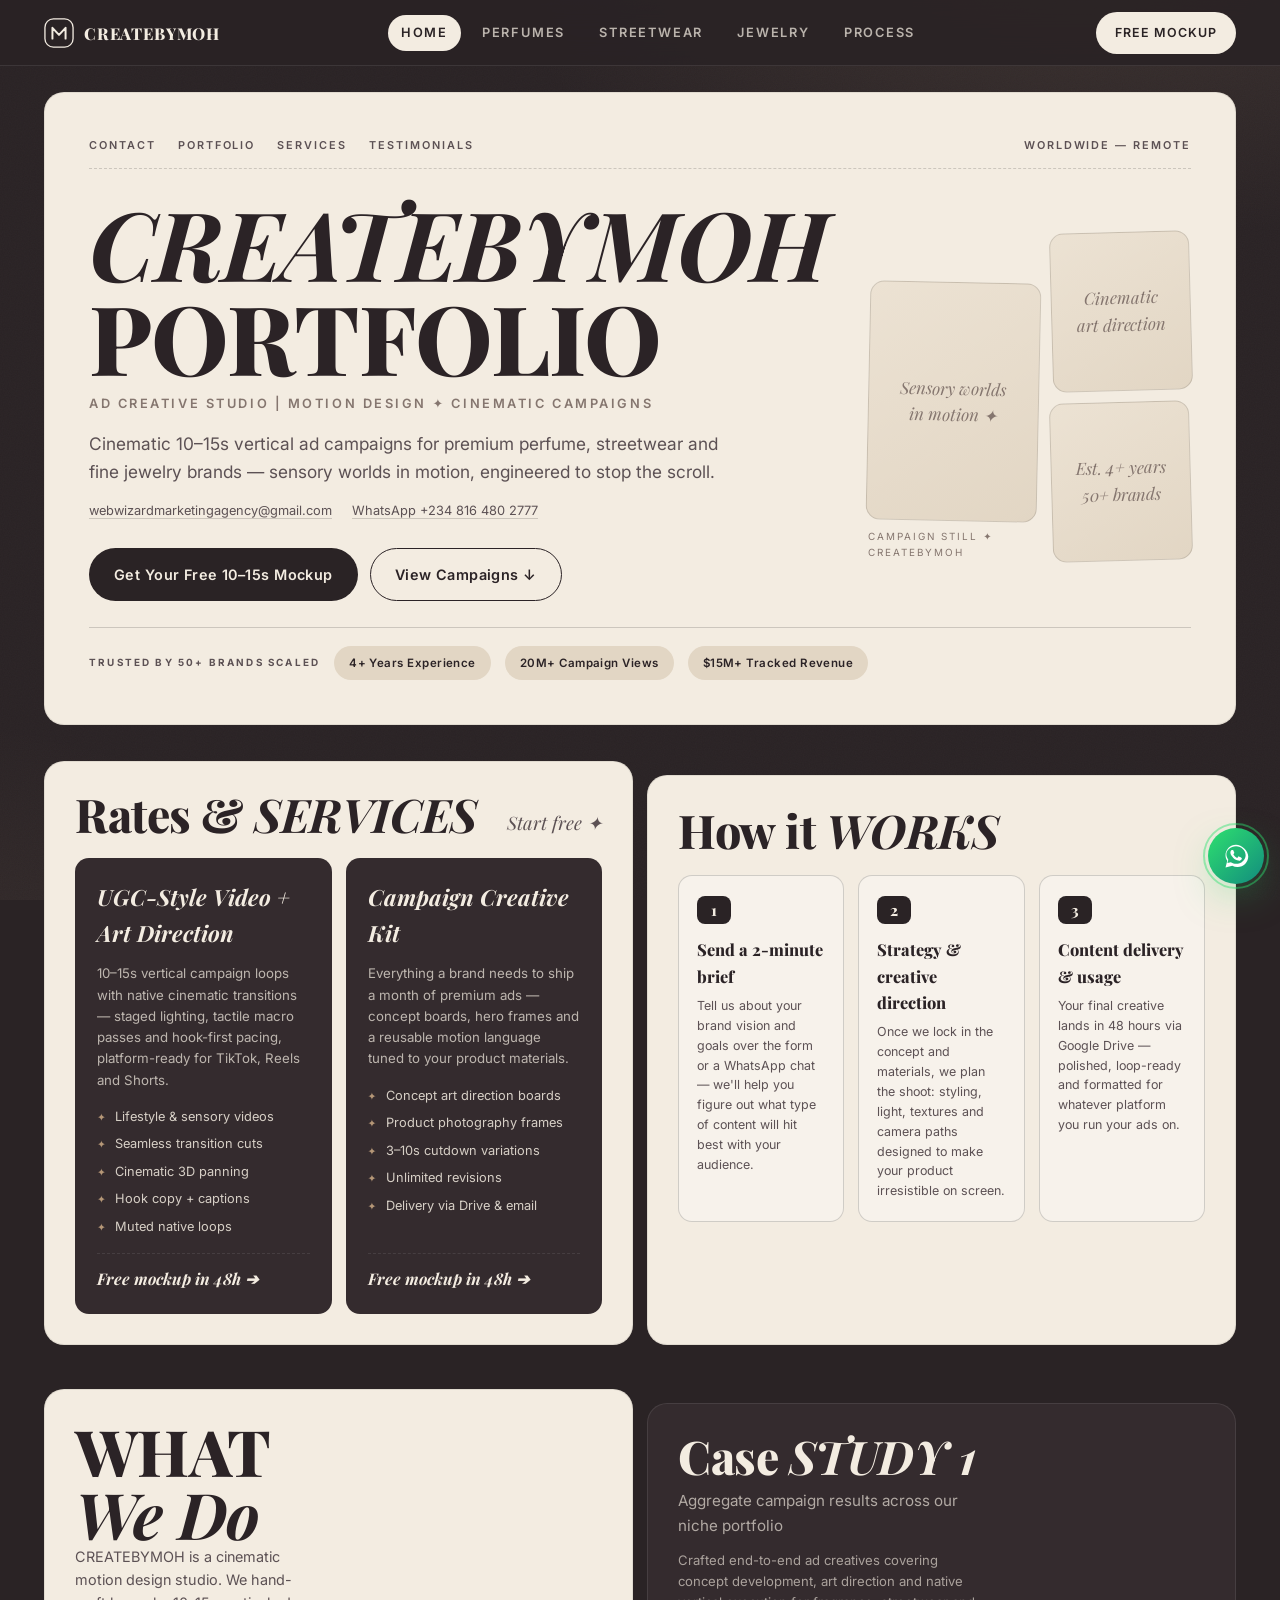
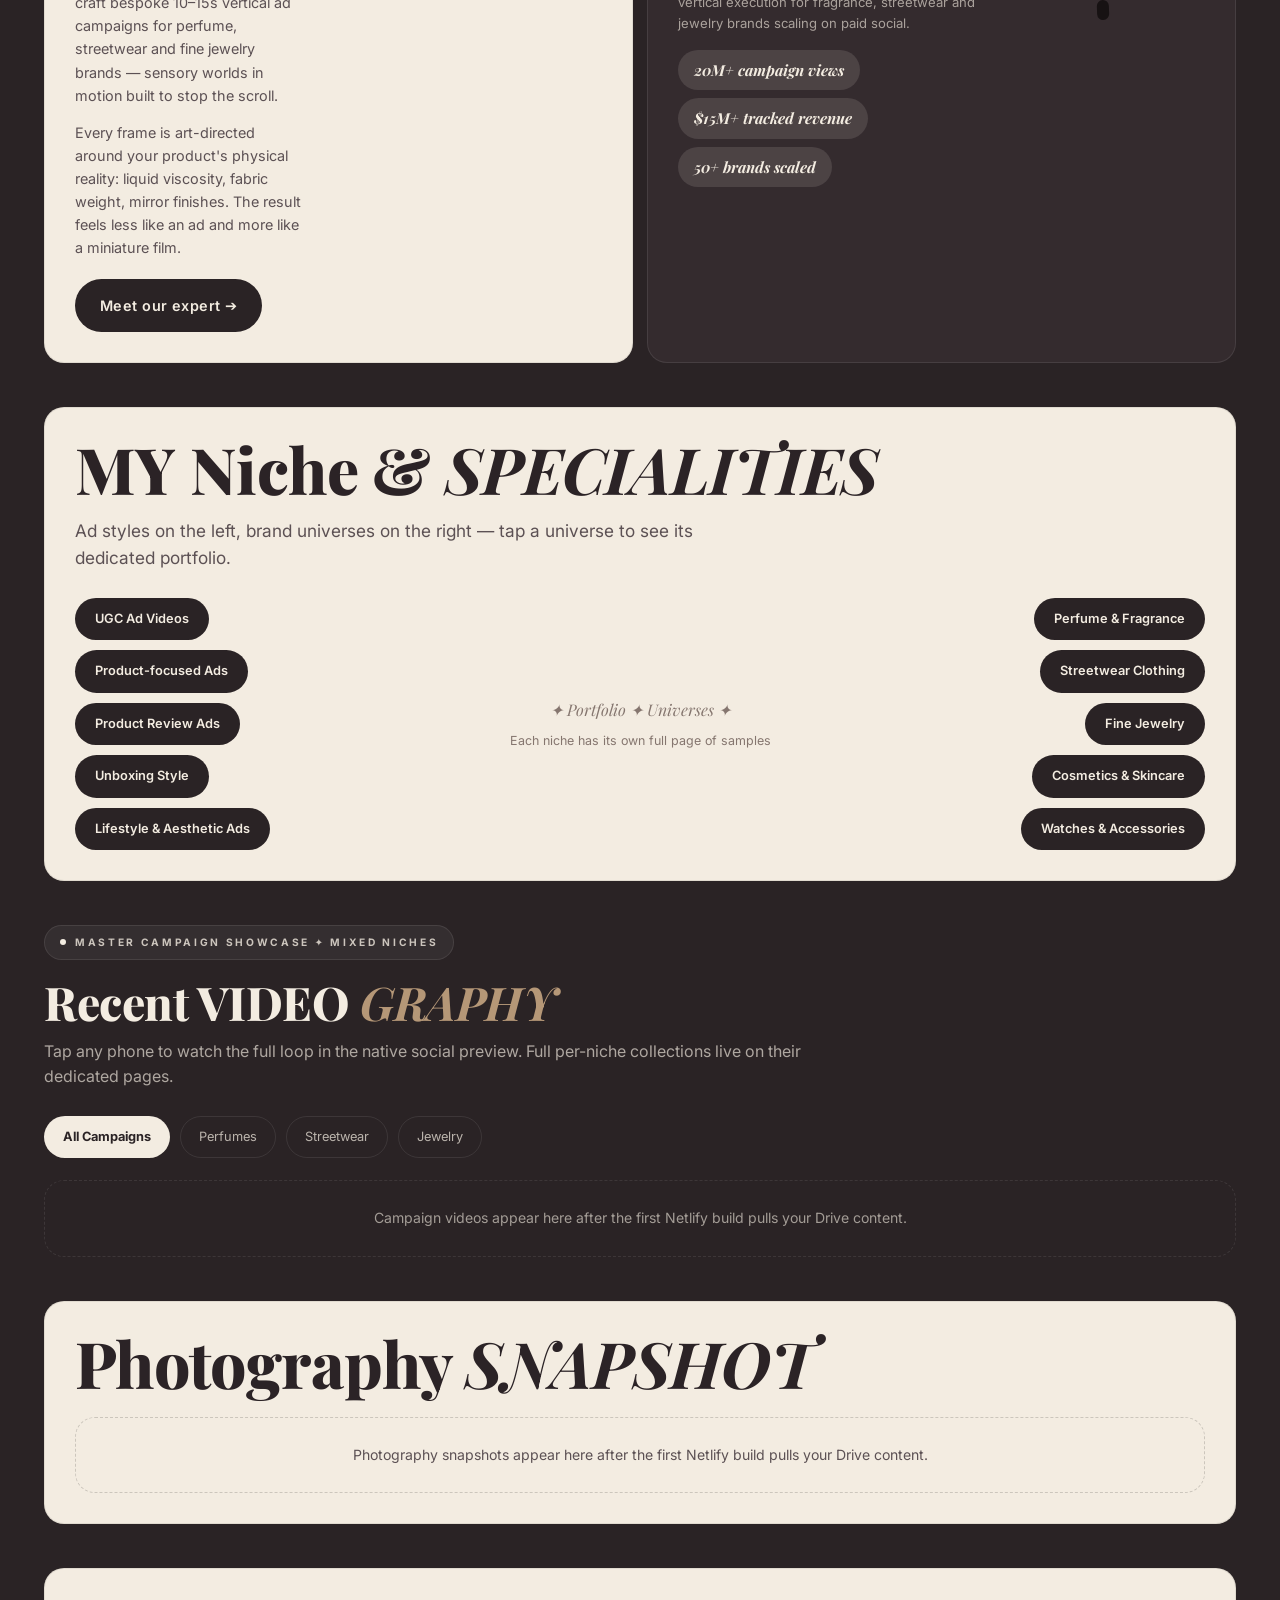
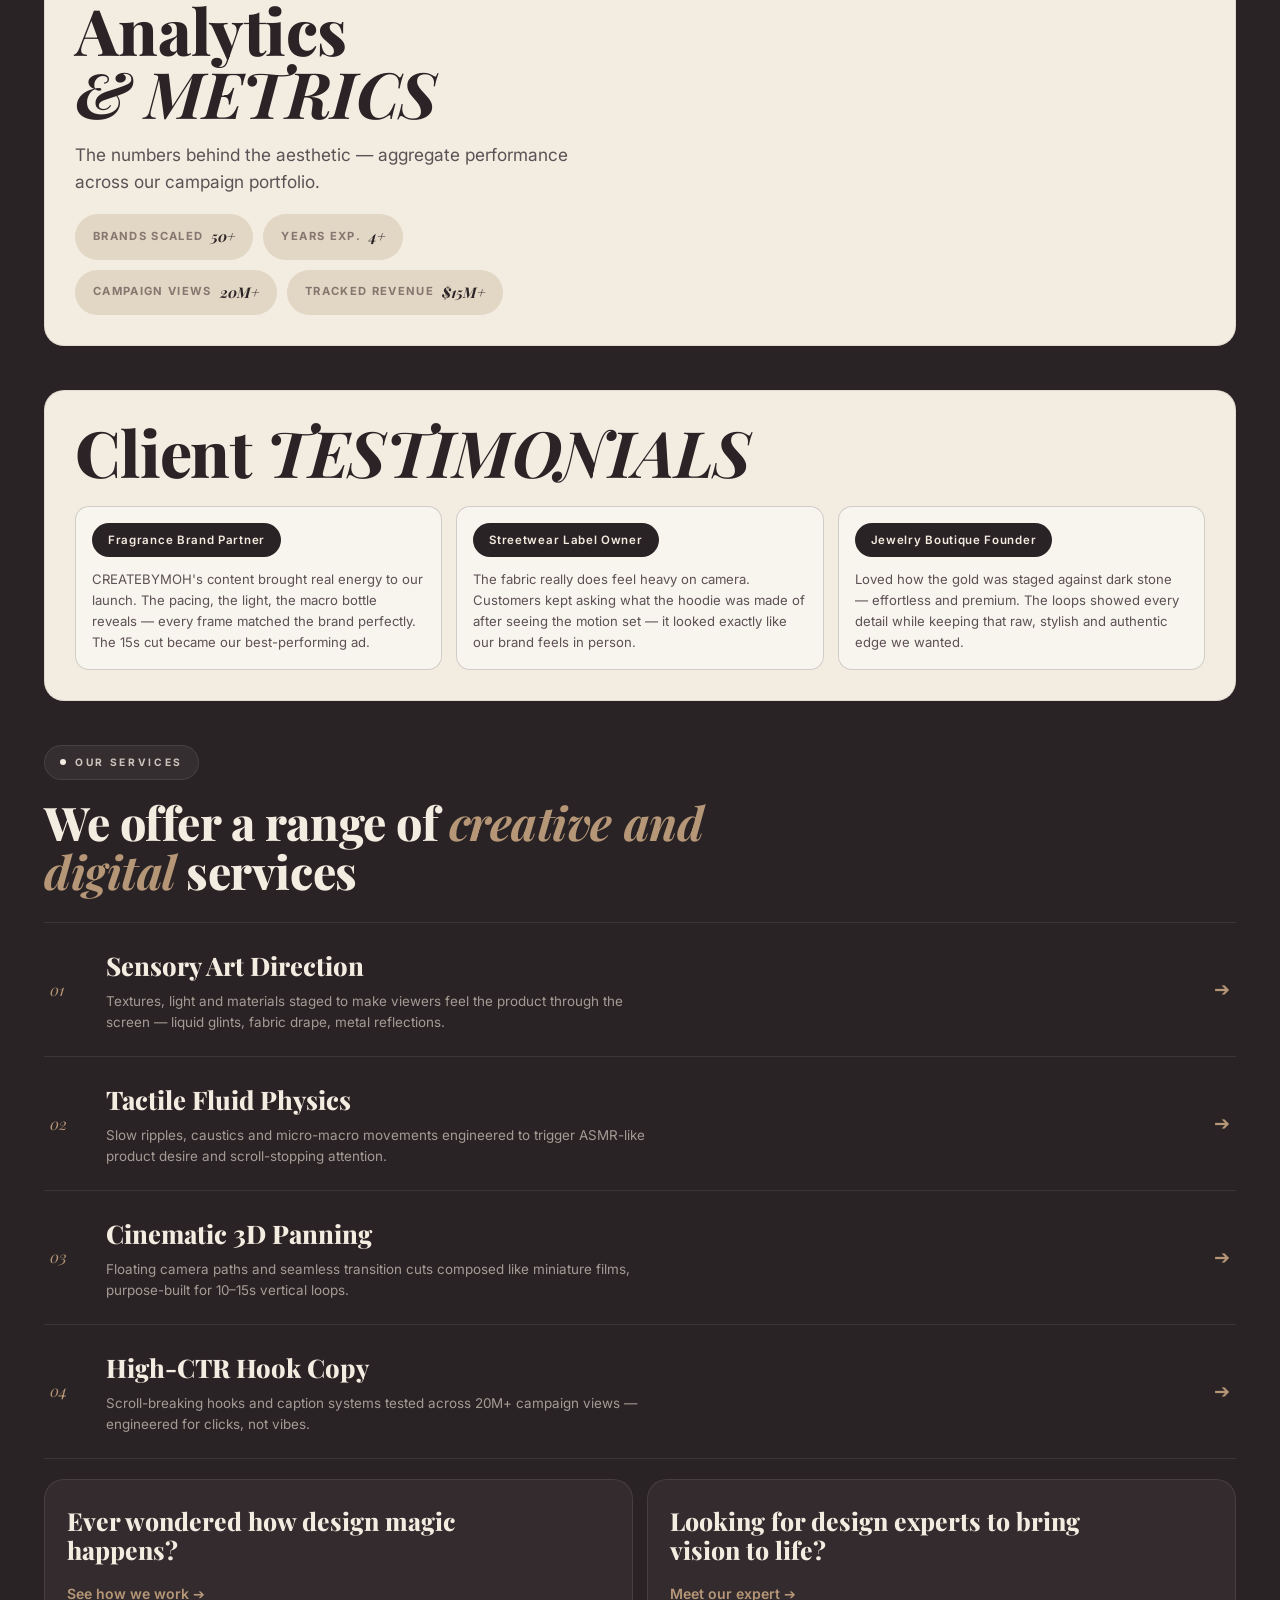
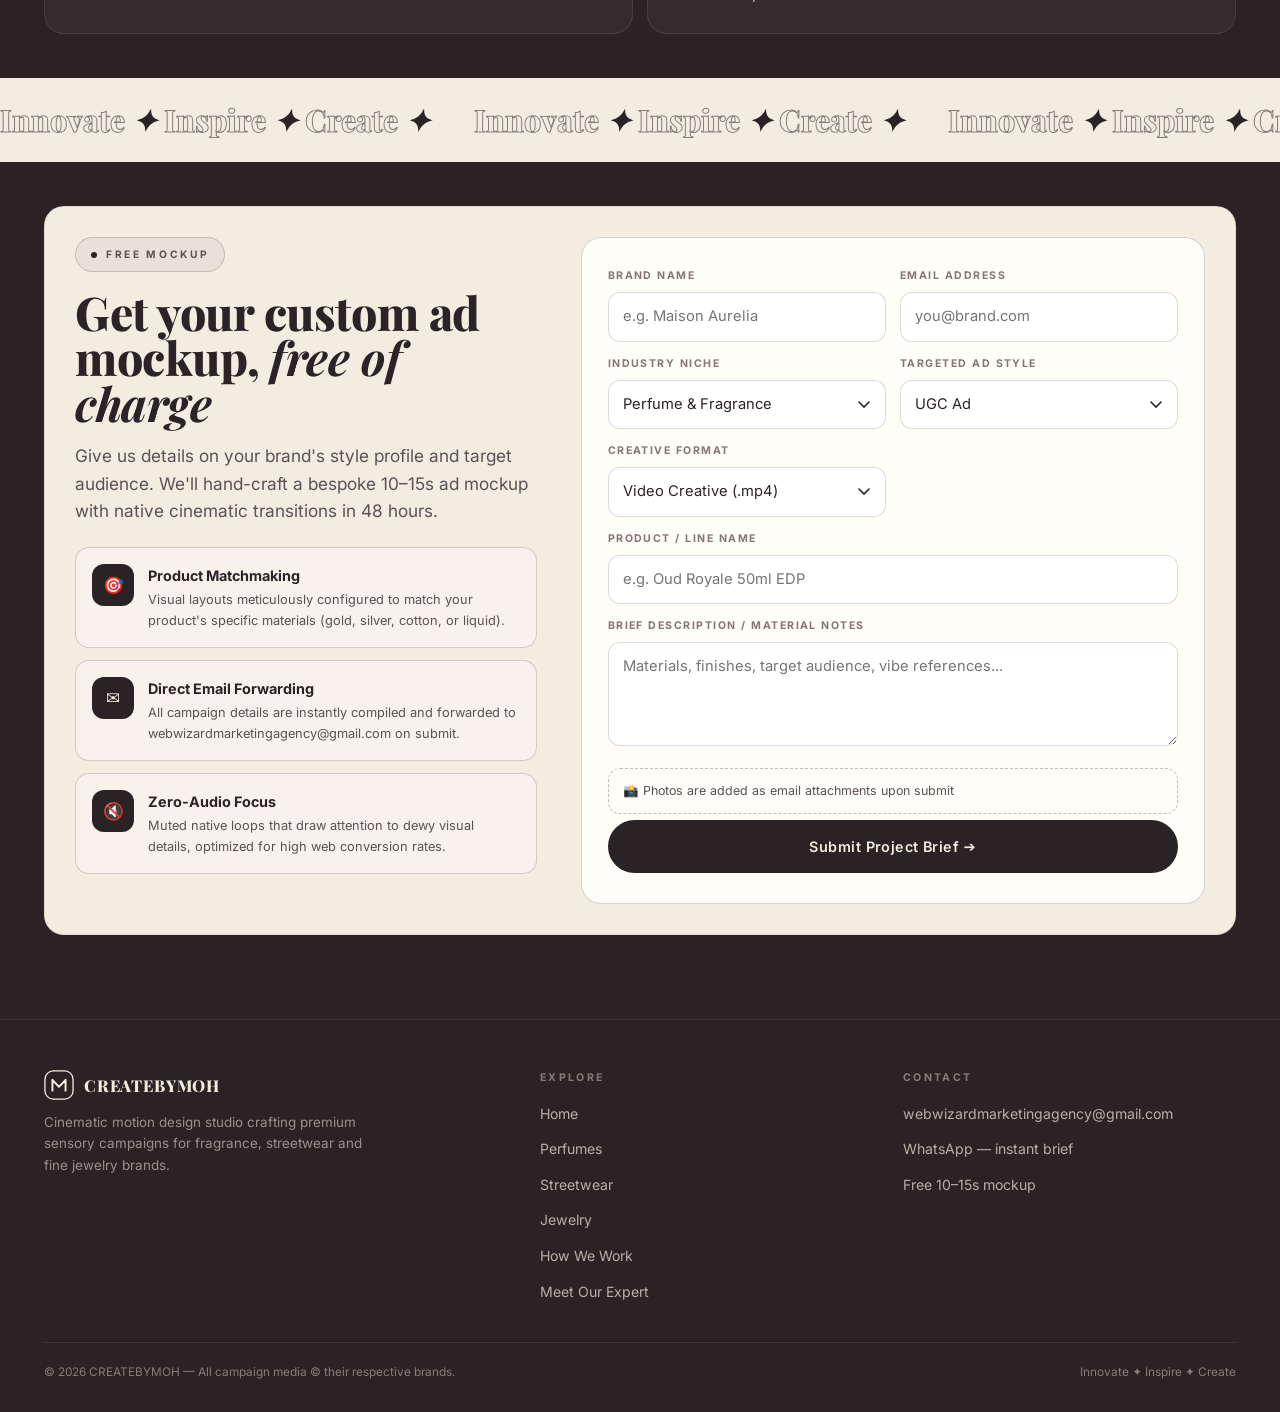
==== commit a57888d5: "feat: editorial collage redesign (reference layout) — espresso/cream boards, videography phones, sna" ====
--- a/index.html
+++ b/index.html
@@ -5,10 +5,10 @@
   <meta name="viewport" content="width=device-width, initial-scale=1.0, viewport-fit=cover">
   <title>CREATEBYMOH — Cinematic Motion Design for Premium Perfume Brands</title>
   <meta name="description" content="CREATEBYMOH hand-crafts cinematic 10–15s vertical ad campaigns for premium perfume, streetwear and fine jewelry brands. Free custom mockup in 48 hours.">
-  <meta property="og:title" content="CREATEBYMOH — Cinematic Motion Design">
+  <meta property="og:title" content="CREATEBYMOH — Cinematic Motion Design Portfolio">
   <meta property="og:description" content="Premium sensory video campaigns for perfume, streetwear and fine jewelry brands. 50+ brands scaled · 20M+ campaign views.">
   <meta property="og:type" content="website">
-  <meta name="theme-color" content="#07070b">
+  <meta name="theme-color" content="#2a2325">
   <link rel="icon" type="image/svg+xml" href="/assets/favicon.svg">
   <link rel="preconnect" href="https://fonts.googleapis.com">
   <link rel="preconnect" href="https://fonts.gstatic.com" crossorigin>
@@ -25,8 +25,8 @@
     <div class="container nav-inner">
       <a class="brand" href="/">
         <svg viewBox="0 0 32 32" fill="none" aria-hidden="true">
-          <rect x="1" y="1" width="30" height="30" rx="9" stroke="#d9b15c" stroke-width="1.4"/>
-          <path d="M9 22V10.5L16 18l7-7.5V22" stroke="#f2d492" stroke-width="2.1" stroke-linecap="round" stroke-linejoin="round"/>
+          <rect x="1" y="1" width="30" height="30" rx="9" stroke="#f3ece1" stroke-width="1.4"/>
+          <path d="M9 22V10.5L16 18l7-7.5V22" stroke="#f3ece1" stroke-width="2.1" stroke-linecap="round" stroke-linejoin="round"/>
         </svg>
         CREATEBYMOH
       </a>
@@ -54,76 +54,200 @@
     <a class="btn btn-gold" href="#brief">Get a Free 10–15s Ad Mockup</a>
   </div>
 
-  <main>
-    <!-- ================= HERO ================= -->
+  <main id="page-root">
+    <!-- ================= HERO BOARD ================= -->
     <section class="hero">
-      <div class="container hero-grid">
-        <div>
-          <span class="eyebrow reveal"><span class="dot"></span> Premium Ad Creative Studio</span>
-          <h1 class="reveal">Cinematic Motion Design for <em>Premium</em> Brands</h1>
-          <p class="lede reveal">
-            We hand-craft bespoke 10–15s vertical campaigns for fragrance, streetwear and fine
-            jewelry houses — sensory worlds in motion, engineered to stop the scroll and convert.
-          </p>
-          <div class="hero-ctas reveal">
-            <a class="btn btn-gold" href="#brief">Get Your Free 10–15s Mockup</a>
-            <a class="btn btn-ghost" href="#work">View Campaigns ↓</a>
-          </div>
-          <div class="stats" data-stats></div>
-        </div>
-
-        <div class="hero-stage reveal">
-          <div class="phone">
-            <span class="orbit-badge">48h Delivery</span>
-            <div class="phone-screen" id="hero-phone-screen">
-              <div class="phone-fallback">CREATEBYMOH<br>✦<br>Sensory worlds in motion</div>
-            </div>
-          </div>
-        </div>
-      </div>
-    </section>
-
-    <!-- ================= SHOWCASE ================= -->
-    <section class="section" id="work">
+      <div class="container">
+        <div class="board hero-board reveal">
+          <div class="hero-top">
+            <a href="#brief">Contact</a>
+            <a href="#work">Portfolio</a>
+            <a href="#services">Services</a>
+            <a href="#testimonials">Testimonials</a>
+            <span style="margin-left:auto">Worldwide — Remote</span>
+          </div>
+
+          <div class="hero-main">
+            <div>
+              <h1 class="display display-xl"><em>CREATEBYMOH</em><br>PORTFOLIO</h1>
+              <p class="hero-roles">Ad Creative Studio | Motion Design ✦ Cinematic Campaigns</p>
+              <p class="lede">
+                Cinematic 10–15s vertical ad campaigns for premium perfume, streetwear and fine
+                jewelry brands — sensory worlds in motion, engineered to stop the scroll.
+              </p>
+              <div class="hero-contact">
+                <a href="mailto:webwizardmarketingagency@gmail.com">webwizardmarketingagency@gmail.com</a>
+                <a href="https://wa.me/2348164802777" target="_blank" rel="noopener">WhatsApp +234 816 480 2777</a>
+              </div>
+              <div class="hero-ctas">
+                <a class="btn btn-gold" href="#brief">Get Your Free 10–15s Mockup</a>
+                <a class="btn btn-ghost" href="#work">View Campaigns ↓</a>
+              </div>
+            </div>
+
+            <div class="hero-collage" id="hero-collage">
+              <div>
+                <div class="collage-frame tall ghost">Sensory worlds<br>in motion ✦</div>
+                <div class="collage-cap">Campaign Still ✦ CreateByMoh</div>
+              </div>
+              <div>
+                <div class="collage-frame short ghost">Cinematic<br>art direction</div>
+                <div class="collage-frame short ghost" style="margin-top:12px">Est. 4+ years<br>50+ brands</div>
+              </div>
+            </div>
+          </div>
+
+          <div class="trusted-strip">
+            <span class="ts-label">Trusted by 50+ brands scaled</span>
+            <span class="chip">4+ Years Experience</span>
+            <span class="chip">20M+ Campaign Views</span>
+            <span class="chip">$15M+ Tracked Revenue</span>
+          </div>
+        </div>
+      </div>
+    </section>
+
+    <!-- ================= RATES & HOW IT WORKS ================= -->
+    <section class="section" id="services" style="padding-top:10px">
+      <div class="container board-grid cols-2">
+        <div class="board reveal">
+          <div class="rates-head">
+            <h2 class="display display-md">Rates &amp; <em>SERVICES</em></h2>
+            <span class="price-tag">Start free ✦</span>
+          </div>
+          <div class="rates-grid" id="rates-grid"></div>
+        </div>
+
+        <div class="board reveal">
+          <div class="section-head" style="margin-bottom:20px">
+            <h2 class="display display-md">How it <em>WORKS</em></h2>
+          </div>
+          <div class="how-grid" id="how-grid"></div>
+        </div>
+      </div>
+    </section>
+
+    <!-- ================= WHAT WE DO + CASE STUDY ================= -->
+    <section class="section" style="padding-top:0">
+      <div class="container board-grid cols-2">
+        <div class="board reveal">
+          <div class="who-grid">
+            <div class="who-body">
+              <h2 class="display display-lg">WHAT <em>We Do</em></h2>
+              <p>CREATEBYMOH is a cinematic motion design studio. We hand-craft bespoke 10–15s vertical ad campaigns for perfume, streetwear and fine jewelry brands — sensory worlds in motion built to stop the scroll.</p>
+              <p>Every frame is art-directed around your product's physical reality: liquid viscosity, fabric weight, mirror finishes. The result feels less like an ad and more like a miniature film.</p>
+              <a class="btn btn-gold" href="/about/" style="margin-top:6px">Meet our expert ➔</a>
+            </div>
+            <div class="who-frame" id="who-img"></div>
+          </div>
+        </div>
+
+        <div class="board dark on-dark reveal">
+          <div class="case-board">
+            <div>
+              <h2 class="display display-md">Case <em>STUDY 1</em></h2>
+              <p class="lede" style="font-size:0.95rem; margin-top:10px">Aggregate campaign results across our niche portfolio</p>
+              <p style="font-size:0.82rem; color:rgba(243,236,225,0.62); margin-top:12px">
+                Crafted end-to-end ad creatives covering concept development, art direction and native
+                vertical execution for fragrance, streetwear and jewelry brands scaling on paid social.
+              </p>
+              <div class="case-stats" id="case-stats"></div>
+            </div>
+            <div class="case-phone" id="case-phone"></div>
+          </div>
+        </div>
+      </div>
+    </section>
+
+    <!-- ================= MY NICHE & SPECIALITIES ================= -->
+    <section class="section" style="padding-top:0">
+      <div class="container">
+        <div class="board reveal">
+          <h2 class="display display-lg" style="margin-bottom:10px">MY Niche &amp; <em>SPECIALITIES</em></h2>
+          <p class="lede" style="margin-bottom:26px">Ad styles on the left, brand universes on the right — tap a universe to see its dedicated portfolio.</p>
+          <div class="niche-pills">
+            <div class="pill-col" id="niche-left"></div>
+            <div class="niche-center">
+              <div class="nc-mark">✦ Portfolio ✦ Universes ✦</div>
+              <p style="font-size:0.78rem; color:var(--ink-mut); margin-top:8px">Each niche has its own full page of samples</p>
+            </div>
+            <div class="pill-col" id="niche-right"></div>
+          </div>
+        </div>
+      </div>
+    </section>
+
+    <!-- ================= RECENT VIDEOGRAPHY ================= -->
+    <section class="section on-dark" id="work" style="padding-top:0">
       <div class="container">
         <div class="section-head reveal">
-          <span class="eyebrow"><span class="dot"></span> Portfolio</span>
-          <h2>Master Campaign Showcase <em>✦ Mixed Niches</em></h2>
-          <p>Signature campaign cuts across our three core universes — tap any card to watch the full loop inside our native social preview.</p>
-        </div>
-
+          <span class="eyebrow"><span class="dot"></span> Master Campaign Showcase ✦ Mixed Niches</span>
+          <h2 class="display display-lg">Recent VIDEO <em>GRAPHY</em></h2>
+          <p>Tap any phone to watch the full loop in the native social preview. Full per-niche collections live on their dedicated pages.</p>
+        </div>
         <div class="pills reveal">
           <a class="pill active" href="#work">All Campaigns</a>
           <a class="pill" href="/perfumes/">Perfumes</a>
           <a class="pill" href="/streetwear/">Streetwear</a>
           <a class="pill" href="/jewelry/">Jewelry</a>
         </div>
-
-        <div class="card-grid" id="home-grid"></div>
-      </div>
-    </section>
-
-    <!-- ================= SERVICES ================= -->
-    <section class="section" id="services">
+        <div class="phone-strip" id="phone-strip"></div>
+      </div>
+    </section>
+
+    <!-- ================= PHOTOGRAPHY SNAPSHOT ================= -->
+    <section class="section" style="padding-top:0">
+      <div class="container">
+        <div class="board reveal">
+          <h2 class="display display-lg" style="margin-bottom:22px">Photography <em>SNAPSHOT</em></h2>
+          <div class="snap-grid" id="snap-grid"></div>
+        </div>
+      </div>
+    </section>
+
+    <!-- ================= ANALYTICS ================= -->
+    <section class="section" style="padding-top:0">
+      <div class="container">
+        <div class="board reveal">
+          <div class="who-grid">
+            <div>
+              <h2 class="display display-lg">Analytics <em>&amp; METRICS</em></h2>
+              <p class="lede" style="margin-bottom:6px">The numbers behind the aesthetic — aggregate performance across our campaign portfolio.</p>
+              <div class="metric-pills" id="metric-pills"></div>
+            </div>
+            <div class="who-frame" id="ana-img" style="transform:rotate(-1.4deg)"></div>
+          </div>
+        </div>
+      </div>
+    </section>
+
+    <!-- ================= TESTIMONIALS ================= -->
+    <section class="section" id="testimonials" style="padding-top:0">
+      <div class="container">
+        <div class="board reveal">
+          <h2 class="display display-lg" style="margin-bottom:22px">Client <em>TESTIMONIALS</em></h2>
+          <div class="testi-grid" id="testi-grid"></div>
+        </div>
+      </div>
+    </section>
+
+    <!-- ================= SERVICES LIST (dark, draft copy) ================= -->
+    <section class="section on-dark" style="padding-top:0">
       <div class="container">
         <div class="section-head reveal">
           <span class="eyebrow"><span class="dot"></span> Our Services</span>
-          <h2>We offer a range of <em>creative and digital</em> services</h2>
+          <h2 class="display display-md">We offer a range of <em>creative and digital</em> services</h2>
         </div>
         <div class="services reveal" id="services-list"></div>
-      </div>
-    </section>
-
-    <!-- ================= DUO CTA ================= -->
-    <section class="section" style="padding-top:0">
-      <div class="container duo">
-        <div class="duo-card reveal">
-          <h4>Ever wondered how design magic happens?</h4>
-          <a class="duo-link" href="/how-we-work/">See how we work ➔</a>
-        </div>
-        <div class="duo-card reveal">
-          <h4>Looking for design experts to bring vision to life?</h4>
-          <a class="duo-link" href="/about/">Meet our expert ➔</a>
+        <div class="duo" style="margin-top:20px">
+          <div class="duo-card reveal">
+            <h4>Ever wondered how design magic happens?</h4>
+            <a class="duo-link" href="/how-we-work/">See how we work ➔</a>
+          </div>
+          <div class="duo-card reveal">
+            <h4>Looking for design experts to bring vision to life?</h4>
+            <a class="duo-link" href="/about/">Meet our expert ➔</a>
+          </div>
         </div>
       </div>
     </section>
@@ -134,60 +258,60 @@
     <!-- ================= BRIEF ================= -->
     <section class="section" id="brief">
       <div class="container">
-        <div class="brief-wrap">
-          <div>
-            <div class="section-head reveal">
+        <div class="board reveal">
+          <div class="brief-wrap">
+            <div>
               <span class="eyebrow"><span class="dot"></span> Free Mockup</span>
-              <h2>Get your custom ad mockup, <em>free of charge</em></h2>
-              <p>Give us details on your brand's style profile and target audience. We'll hand-craft a bespoke 10–15s ad mockup with native cinematic transitions in 48 hours.</p>
-            </div>
-            <div class="brief-points" data-brief-points="home"></div>
-          </div>
-
-          <div class="reveal">
-            <form class="brief-form" data-brief data-product-label="Product / Line Name" data-desc-label="Brief Description / Material Notes">
-              <div class="form-grid two">
-                <div class="field">
-                  <label for="f-brand">Brand Name</label>
-                  <input id="f-brand" name="brand" type="text" placeholder="e.g. Maison Aurelia" required>
+              <h2 class="display display-md">Get your custom ad mockup, <em>free of charge</em></h2>
+              <p class="lede" style="margin-bottom:22px">Give us details on your brand's style profile and target audience. We'll hand-craft a bespoke 10–15s ad mockup with native cinematic transitions in 48 hours.</p>
+              <div class="brief-points" data-brief-points="home"></div>
+            </div>
+
+            <div>
+              <form class="brief-form" data-brief data-product-label="Product / Line Name" data-desc-label="Brief Description / Material Notes">
+                <div class="form-grid two">
+                  <div class="field">
+                    <label for="f-brand">Brand Name</label>
+                    <input id="f-brand" name="brand" type="text" placeholder="e.g. Maison Aurelia" required>
+                  </div>
+                  <div class="field">
+                    <label for="f-email">Email Address</label>
+                    <input id="f-email" name="email" type="email" placeholder="you@brand.com" required>
+                  </div>
+                  <div class="field">
+                    <label for="f-niche">Industry Niche</label>
+                    <select id="f-niche" name="niche" required></select>
+                  </div>
+                  <div class="field" data-specify-wrap>
+                    <label for="f-specify">Please Specify Niche</label>
+                    <input id="f-specify" name="specify" type="text" placeholder="Your niche">
+                  </div>
+                  <div class="field">
+                    <label for="f-adstyle">Targeted Ad Style</label>
+                    <select id="f-adstyle" name="adstyle" required></select>
+                  </div>
+                  <div class="field">
+                    <label for="f-format">Creative Format</label>
+                    <select id="f-format" name="format" required></select>
+                  </div>
+                  <div class="field span-2">
+                    <label for="f-product">Product / Line Name</label>
+                    <input id="f-product" name="product" type="text" placeholder="e.g. Oud Royale 50ml EDP">
+                  </div>
+                  <div class="field span-2">
+                    <label for="f-desc">Brief Description / Material Notes</label>
+                    <textarea id="f-desc" name="desc" placeholder="Materials, finishes, target audience, vibe references..."></textarea>
+                  </div>
                 </div>
-                <div class="field">
-                  <label for="f-email">Email Address</label>
-                  <input id="f-email" name="email" type="email" placeholder="you@brand.com" required>
-                </div>
-                <div class="field">
-                  <label for="f-niche">Industry Niche</label>
-                  <select id="f-niche" name="niche" required></select>
-                </div>
-                <div class="field" data-specify-wrap>
-                  <label for="f-specify">Please Specify Niche</label>
-                  <input id="f-specify" name="specify" type="text" placeholder="Your niche">
-                </div>
-                <div class="field">
-                  <label for="f-adstyle">Targeted Ad Style</label>
-                  <select id="f-adstyle" name="adstyle" required></select>
-                </div>
-                <div class="field">
-                  <label for="f-format">Creative Format</label>
-                  <select id="f-format" name="format" required></select>
-                </div>
-                <div class="field span-2">
-                  <label for="f-product">Product / Line Name</label>
-                  <input id="f-product" name="product" type="text" placeholder="e.g. Oud Royale 50ml EDP">
-                </div>
-                <div class="field span-2">
-                  <label for="f-desc">Brief Description / Material Notes</label>
-                  <textarea id="f-desc" name="desc" placeholder="Materials, finishes, target audience, vibe references..."></textarea>
-                </div>
+                <p class="form-note" style="margin-top:14px">📸 Photos are added as email attachments upon submit</p>
+                <button class="btn btn-gold form-submit" type="submit">Submit Project Brief ➔</button>
+              </form>
+
+              <div class="form-success brief-form" id="brief-success">
+                <div class="crown">👑</div>
+                <h3>Olfactory Brief Prepared</h3>
+                <p>Success! Your brief is ready. Your email client has been launched to forward the details directly to <b>webwizardmarketingagency@gmail.com</b>. Please attach your product photos to the email and hit Send!</p>
               </div>
-              <p class="form-note" style="margin-top:16px">📸 Photos are added as email attachments upon submit</p>
-              <button class="btn btn-gold form-submit" type="submit">Submit Project Brief ➔</button>
-            </form>
-
-            <div class="form-success brief-form" id="brief-success">
-              <div class="crown">👑</div>
-              <h3>Olfactory Brief Prepared</h3>
-              <p>Success! Your brief is ready. Your email client has been launched to forward the details directly to <b>webwizardmarketingagency@gmail.com</b>. Please attach your product photos to the email and hit Send!</p>
             </div>
           </div>
         </div>
@@ -202,8 +326,8 @@
         <div>
           <a class="brand" href="/">
             <svg viewBox="0 0 32 32" fill="none" aria-hidden="true">
-              <rect x="1" y="1" width="30" height="30" rx="9" stroke="#d9b15c" stroke-width="1.4"/>
-              <path d="M9 22V10.5L16 18l7-7.5V22" stroke="#f2d492" stroke-width="2.1" stroke-linecap="round" stroke-linejoin="round"/>
+              <rect x="1" y="1" width="30" height="30" rx="9" stroke="#f3ece1" stroke-width="1.4"/>
+              <path d="M9 22V10.5L16 18l7-7.5V22" stroke="#f3ece1" stroke-width="2.1" stroke-linecap="round" stroke-linejoin="round"/>
             </svg>
             CREATEBYMOH
           </a>
@@ -238,7 +362,7 @@
 
   <!-- whatsapp float -->
   <a class="wa-float" href="https://wa.me/2348164802777?text=Hi%20CREATEBYMOH%2C%20I%27m%20interested%20in%20a%20free%20custom%20ad%20campaign%20for%20my%20brand!" target="_blank" rel="noopener" aria-label="Chat on WhatsApp">
-    <svg viewBox="0 0 32 32" aria-hidden="true"><path d="M16 3C9.4 3 4 8.4 4 15c0 2.4.7 4.6 2 6.4L4 29l7.8-2c1.8 1 3.8 1.5 5.8 1.5h.4c6.6 0 12-5.4 12-12S22.6 3 16 3zm0 21.9c-1.9 0-3.8-.6-5.4-1.6l-.4-.2-4 1 1-3.9-.3-.4c-1.2-1.7-1.9-3.8-1.9-6C5 9.6 9.9 4.8 16 4.8S27 9.6 27 15s-4.9 9.9-11 9.9zm5.5-7.4c-.3-.2-1.8-.9-2-1-.3-.1-.5-.2-.7.2-.2.3-.8 1-.9 1.2-.2.2-.4.2-.7.1-.3-.2-1.3-.5-2.4-1.5-.9-.8-1.5-1.8-1.7-2.1-.2-.3 0-.5.1-.6l.5-.6c.2-.2.2-.3.3-.5.1-.2.1-.4 0-.6-.1-.2-.7-1.8-1-2.4-.3-.6-.6-.6-.8-.6h-.6c-.2 0-.6.1-.9.4-.3.3-1.1 1.1-1.1 2.7s1.2 3.1 1.3 3.4c.2.2 2.3 3.5 5.5 4.9.8.3 1.4.5 1.9.7.8.2 1.5.2 2 .1.6-.1 1.8-.8 2.1-1.5.3-.7.3-1.3.2-1.5-.1-.1-.3-.2-.6-.4z"/></svg>
+    <svg viewBox="0 0 32 32" aria-hidden="true"><path d="M16 3C9.4 3 4 8.4 4 15c0 2.4.7 4.6 2 6.4L4 29l7.8-2c1.8 1 3.8 1.5 5.8 1.5h.4c6.6 0 12-5.4 12-12S22.6 3 16 3zm0 21.9c-1.9 0-3.8-.6-5.4-1.6l-.4-.2-4 1 1-3.9-.3-.4c-1.2-1.7-1.9-3.8-1.9-6C5 9.6 9.9 4.8 16 4.8S27 9.6 27 15s-4.9 9.9-11 9.9zm5.5-7.4c-.3-.2-1.8-.9-2-1-.3-.1-.5-.2-.7.2-.2.3-.8 1-.9 1.2-.2.2-.4.2-.7.1-.3-.2-1.3-.5-2.4-1.5-.9-.8-1.5-1.8-1.7-2.1-.2-.3 0-.5.1-.6l.5-.6c.2-.2.2-.3.3-.5.1-.2.1-.4 0-.6-.1-.2-.7-1.8-1-2.4-.3-.6-.6-.5-.8-.6h-.6c-.2 0-.6.1-.9.4-.3.3-1.1 1.1-1.1 2.7s1.2 3.1 1.3 3.4c.2.2 2.3 3.5 5.5 4.9.8.3 1.4.5 1.9.7.8.2 1.5.2 2 .1.6-.1 1.8-.8 2.1-1.5.3-.7.3-1.3.2-1.5-.1-.1-.3-.2-.6-.4z"/></svg>
   </a>
 
   <!-- video modal -->
@@ -252,10 +376,12 @@
     </div>
   </div>
 
+  <!-- lightbox -->
+  <div class="lightbox" id="lightbox"><img alt="Photography snapshot full view"></div>
+
   <script src="/assets/js/data.js"></script>
   <script src="/assets/js/main.js"></script>
   <script>
-    /* service rows + brief points + selects (shared building blocks) */
     (function () {
       var D = window.CBM;
       document.getElementById("services-list").innerHTML = D.services.map(function (s) {
@@ -267,8 +393,8 @@
         return '<div class="brief-point reveal"><div class="bp-ico">' + p.icon + '</div><div><b>' + p.title + '</b><p>' + p.desc + '</p></div></div>';
       }).join("");
       window.CBM_FILL_SELECTS && window.CBM_FILL_SELECTS();
+      document.getElementById("year").textContent = new Date().getFullYear();
     })();
   </script>
-  <script>document.getElementById("year").textContent = new Date().getFullYear();</script>
 </body>
 </html>
--- a/assets/css/style.css
+++ b/assets/css/style.css
@@ -1,34 +1,35 @@
 /* ============================================================
-   CREATEBYMOH — cinematic motion design portfolio
+   CREATEBYMOH — editorial portfolio
+   Design language: fashion-magazine collage (espresso + cream)
    Mobile-first responsive system (phone → laptop → desktop)
    ============================================================ */
 
 :root {
-  --bg0: #07070b;
-  --bg1: #0c0c13;
-  --panel: #12121c;
-  --panel-2: #171724;
-  --line: rgba(217, 177, 92, 0.16);
-  --line-soft: rgba(255, 255, 255, 0.07);
-  --gold: #d9b15c;
-  --gold-2: #f2d492;
-  --ink: #f4f1ea;
-  --mut: #a29cae;
-  --mut-2: #7d7889;
-  --radius: 18px;
-  --radius-lg: 26px;
+  --esp: #2a2325;          /* espresso background          */
+  --esp-2: #342b2e;        /* raised dark panels           */
+  --esp-3: #3f3438;        /* chips on dark                */
+  --cream: #f3ece1;        /* main cream boards            */
+  --cream-2: #ece2d3;      /* deeper cream                 */
+  --cream-3: #e2d6c4;      /* pills on cream               */
+  --ink: #2b2326;          /* text on cream                */
+  --ink-soft: #5c5154;
+  --ink-mut: #85766f;
+  --line-d: rgba(0, 0, 0, 0.16);       /* dividers on cream  */
+  --line-l: rgba(255, 255, 255, 0.09); /* dividers on dark   */
+  --accent: #b59777;       /* warm tan highlight           */
+  --radius: 20px;
+  --radius-sm: 14px;
   --font-head: "Playfair Display", "Georgia", serif;
   --font-body: "Inter", "Segoe UI", system-ui, -apple-system, sans-serif;
-  --nav-h: 64px;
-  --shadow-gold: 0 18px 50px -18px rgba(217, 177, 92, 0.35);
+  --nav-h: 66px;
 }
 
 * { margin: 0; padding: 0; box-sizing: border-box; }
 html { scroll-behavior: smooth; -webkit-text-size-adjust: 100%; }
 
 body {
-  background: var(--bg0);
-  color: var(--ink);
+  background: var(--esp);
+  color: var(--cream);
   font-family: var(--font-body);
   font-size: 16px;
   line-height: 1.6;
@@ -38,57 +39,31 @@
 img, video { max-width: 100%; display: block; }
 a { color: inherit; text-decoration: none; }
 button { font: inherit; color: inherit; background: none; border: none; cursor: pointer; }
-
-::selection { background: rgba(217, 177, 92, 0.35); color: #fff; }
+::selection { background: var(--accent); color: var(--esp); }
 
 .container {
   width: 100%;
-  max-width: 1180px;
+  max-width: 1240px;
   margin-inline: auto;
-  padding-inline: 20px;
-}
-
-/* ---------- ambient background ---------- */
+  padding-inline: 16px;
+}
+@media (min-width: 900px) { .container { padding-inline: 24px; } }
+
+/* subtle film grain over the espresso canvas */
 .bg-aurora {
-  position: fixed;
-  inset: 0;
-  z-index: -2;
-  overflow: hidden;
-  pointer-events: none;
-}
-.bg-aurora::before,
-.bg-aurora::after {
-  content: "";
-  position: absolute;
-  width: 70vmax;
-  height: 70vmax;
-  border-radius: 50%;
-  filter: blur(120px);
-  opacity: 0.16;
-}
-.bg-aurora::before {
-  top: -30vmax; right: -20vmax;
-  background: radial-gradient(circle, #8a6a23, transparent 62%);
-}
-.bg-aurora::after {
-  bottom: -35vmax; left: -25vmax;
-  background: radial-gradient(circle, #3a2f66, transparent 60%);
+  position: fixed; inset: 0; z-index: -2; pointer-events: none;
+  background:
+    radial-gradient(1000px 480px at 85% -5%, rgba(181, 151, 119, 0.13), transparent 60%),
+    radial-gradient(900px 500px at -10% 110%, rgba(181, 151, 119, 0.09), transparent 55%),
+    var(--esp);
 }
 .bg-noise {
-  position: fixed;
-  inset: 0;
-  z-index: -1;
-  pointer-events: none;
-  opacity: 0.05;
+  position: fixed; inset: 0; z-index: -1; pointer-events: none; opacity: 0.05;
   background-image: url("data:image/svg+xml,%3Csvg xmlns='http://www.w3.org/2000/svg' width='140' height='140'%3E%3Cfilter id='n'%3E%3CfeTurbulence type='fractalNoise' baseFrequency='0.85' numOctaves='2'/%3E%3C/filter%3E%3Crect width='140' height='140' filter='url(%23n)' opacity='0.55'/%3E%3C/svg%3E");
 }
 
 /* ---------- reveal on scroll ---------- */
-.reveal {
-  opacity: 0;
-  transform: translateY(26px);
-  transition: opacity 0.7s ease, transform 0.7s cubic-bezier(0.19, 0.6, 0.2, 1);
-}
+.reveal { opacity: 0; transform: translateY(24px); transition: opacity 0.7s ease, transform 0.7s cubic-bezier(0.19, 0.6, 0.2, 1); }
 .reveal.on { opacity: 1; transform: none; }
 @media (prefers-reduced-motion: reduce) {
   .reveal { transition: none; opacity: 1; transform: none; }
@@ -97,816 +72,653 @@
 
 /* ============================= NAV ============================= */
 .nav {
-  position: fixed;
-  top: 0; left: 0; right: 0;
-  z-index: 90;
+  position: fixed; top: 0; left: 0; right: 0; z-index: 90;
   height: var(--nav-h);
-  backdrop-filter: blur(16px);
-  -webkit-backdrop-filter: blur(16px);
-  background: rgba(7, 7, 11, 0.72);
-  border-bottom: 1px solid var(--line-soft);
-}
-.nav-inner {
-  height: var(--nav-h);
-  display: flex;
-  align-items: center;
-  justify-content: space-between;
-  gap: 12px;
-}
+  background: rgba(42, 35, 37, 0.88);
+  backdrop-filter: blur(14px);
+  -webkit-backdrop-filter: blur(14px);
+  border-bottom: 1px solid var(--line-l);
+}
+.nav-inner { height: var(--nav-h); display: flex; align-items: center; justify-content: space-between; gap: 12px; }
 .brand {
-  display: flex;
-  align-items: center;
-  gap: 10px;
-  font-family: var(--font-head);
-  font-weight: 800;
-  letter-spacing: 0.06em;
-  font-size: 1.06rem;
+  display: flex; align-items: center; gap: 10px;
+  font-family: var(--font-head); font-weight: 800; letter-spacing: 0.05em; font-size: 1.02rem;
 }
 .brand svg { width: 30px; height: 30px; flex: none; }
 .nav-links { display: none; }
 .nav-cta { display: none; }
 .nav-burger {
-  display: flex;
-  flex-direction: column;
-  justify-content: center;
-  gap: 5px;
-  width: 44px;
-  height: 44px;
-  align-items: center;
-  border: 1px solid var(--line);
-  border-radius: 12px;
-  background: rgba(255, 255, 255, 0.02);
-}
-.nav-burger span {
-  display: block;
-  width: 18px;
-  height: 2px;
-  background: var(--gold-2);
-  border-radius: 2px;
-  transition: transform 0.3s ease, opacity 0.3s ease;
-}
+  display: flex; flex-direction: column; justify-content: center; align-items: center; gap: 5px;
+  width: 44px; height: 44px; border: 1px solid var(--line-l); border-radius: 12px;
+}
+.nav-burger span { display: block; width: 18px; height: 2px; background: var(--cream); border-radius: 2px; transition: transform 0.3s ease, opacity 0.3s ease; }
 body.menu-open .nav-burger span:nth-child(1) { transform: translateY(7px) rotate(45deg); }
 body.menu-open .nav-burger span:nth-child(2) { opacity: 0; }
 body.menu-open .nav-burger span:nth-child(3) { transform: translateY(-7px) rotate(-45deg); }
 
 .mobile-menu {
-  position: fixed;
-  inset: var(--nav-h) 0 0 0;
-  z-index: 89;
-  background: rgba(7, 7, 11, 0.97);
-  backdrop-filter: blur(20px);
-  display: flex;
-  flex-direction: column;
-  padding: 28px 22px calc(28px + env(safe-area-inset-bottom));
+  position: fixed; inset: var(--nav-h) 0 0 0; z-index: 89;
+  background: rgba(42, 35, 37, 0.98);
+  display: flex; flex-direction: column;
+  padding: 26px 22px calc(26px + env(safe-area-inset-bottom));
   gap: 6px;
-  transform: translateY(-8px);
-  opacity: 0;
-  visibility: hidden;
+  transform: translateY(-8px); opacity: 0; visibility: hidden;
   transition: opacity 0.28s ease, transform 0.28s ease, visibility 0.28s;
   overflow-y: auto;
 }
 body.menu-open .mobile-menu { transform: none; opacity: 1; visibility: visible; }
 .mobile-menu a.mm-link {
-  font-family: var(--font-head);
-  font-size: clamp(1.7rem, 6.5vw, 2.4rem);
-  font-weight: 700;
-  padding: 12px 4px;
-  border-bottom: 1px solid var(--line-soft);
-  display: flex;
-  justify-content: space-between;
-  align-items: center;
+  font-family: var(--font-head); font-size: clamp(1.7rem, 6.5vw, 2.3rem); font-weight: 700;
+  padding: 12px 4px; border-bottom: 1px solid var(--line-l);
+  display: flex; justify-content: space-between; align-items: center;
 }
 .mobile-menu a.mm-link small {
-  font-family: var(--font-body);
-  font-size: 0.68rem;
-  letter-spacing: 0.22em;
-  text-transform: uppercase;
-  color: var(--mut);
-}
-.mobile-menu a.mm-link.active { color: var(--gold-2); }
+  font-family: var(--font-body); font-size: 0.66rem; letter-spacing: 0.22em;
+  text-transform: uppercase; color: rgba(243, 236, 225, 0.55);
+}
+.mobile-menu a.mm-link.active { color: var(--accent); }
 .mobile-menu .btn { margin-top: 22px; justify-content: center; }
 
 @media (min-width: 900px) {
-  :root { --nav-h: 72px; }
   .nav-burger, .mobile-menu { display: none; }
-  .nav-links {
-    display: flex;
-    align-items: center;
-    gap: 26px;
-    font-size: 0.86rem;
-    letter-spacing: 0.04em;
-  }
-  .nav-links a {
-    color: var(--mut);
-    padding: 6px 2px;
-    position: relative;
-    transition: color 0.25s;
-  }
-  .nav-links a::after {
-    content: "";
-    position: absolute;
-    left: 0; right: 100%;
-    bottom: 0;
-    height: 1px;
-    background: linear-gradient(90deg, var(--gold), transparent);
-    transition: right 0.3s ease;
-  }
-  .nav-links a:hover, .nav-links a.active { color: var(--ink); }
-  .nav-links a:hover::after, .nav-links a.active::after { right: 0; }
+  .nav-links { display: flex; align-items: center; gap: 8px; font-size: 0.8rem; letter-spacing: 0.14em; text-transform: uppercase; font-weight: 600; }
+  .nav-links a { color: rgba(243, 236, 225, 0.72); padding: 8px 13px; border-radius: 999px; transition: color 0.25s, background 0.25s; }
+  .nav-links a:hover, .nav-links a.active { color: var(--esp); background: var(--cream); }
   .nav-cta { display: inline-flex; }
 }
 
 /* ============================= BUTTONS ============================= */
 .btn {
-  display: inline-flex;
-  align-items: center;
-  gap: 10px;
-  padding: 15px 26px;
-  border-radius: 999px;
-  font-weight: 600;
-  font-size: 0.92rem;
-  letter-spacing: 0.02em;
+  display: inline-flex; align-items: center; justify-content: center; gap: 10px;
+  padding: 14px 24px; min-height: 48px;
+  border-radius: 999px; font-weight: 600; font-size: 0.9rem; letter-spacing: 0.03em;
   border: 1px solid transparent;
-  transition: transform 0.25s ease, box-shadow 0.25s ease, background 0.25s ease;
-  min-height: 48px;
-}
-.btn-gold {
-  background: linear-gradient(135deg, var(--gold-2), var(--gold) 55%, #a97f2c);
-  color: #171205;
-  box-shadow: var(--shadow-gold);
-}
-.btn-gold:hover { transform: translateY(-2px); box-shadow: 0 22px 60px -18px rgba(217, 177, 92, 0.55); }
-.btn-ghost {
-  border-color: var(--line);
-  color: var(--gold-2);
-  background: rgba(217, 177, 92, 0.05);
-}
-.btn-ghost:hover { background: rgba(217, 177, 92, 0.12); }
-.btn-sm { padding: 10px 18px; min-height: 42px; font-size: 0.82rem; }
-
-/* ============================= HERO ============================= */
-.hero {
+  transition: transform 0.25s ease, background 0.25s ease, color 0.25s ease, border-color 0.25s;
+}
+.btn-gold { background: var(--cream); color: var(--esp); }
+.btn-gold:hover { transform: translateY(-2px); background: #fff; }
+.board .btn-gold { background: var(--esp); color: var(--cream); }
+.board .btn-gold:hover { background: #171213; }
+.btn-ghost { border-color: currentColor; background: transparent; }
+.btn-ghost:hover { background: rgba(42, 35, 37, 0.08); }
+.board .btn-ghost { color: var(--ink); }
+.btn-sm { padding: 10px 18px; min-height: 42px; font-size: 0.78rem; letter-spacing: 0.08em; text-transform: uppercase; }
+
+/* ============================= BOARDS (cream panels) ============================= */
+.board {
+  background: var(--cream);
+  color: var(--ink);
+  border-radius: var(--radius);
+  border: 1px solid rgba(0, 0, 0, 0.08);
+  padding: 22px;
+  overflow: hidden;
   position: relative;
-  padding: calc(var(--nav-h) + 46px) 0 54px;
+}
+@media (min-width: 700px) { .board { padding: 30px; } }
+.board.dark { background: var(--esp-2); color: var(--cream); border-color: var(--line-l); }
+.board + .board { margin-top: 14px; }
+.board-grid { display: grid; gap: 14px; }
+@media (min-width: 1000px) { .board-grid.cols-2 { grid-template-columns: 1fr 1fr; } }
+
+/* display typography */
+.eyebrow {
+  display: inline-flex; align-items: center; gap: 9px;
+  font-size: 0.64rem; font-weight: 700; letter-spacing: 0.26em; text-transform: uppercase;
+  color: rgba(243, 236, 225, 0.8);
+  border: 1px solid var(--line-l); border-radius: 999px;
+  padding: 8px 15px; background: rgba(255, 255, 255, 0.05);
+  margin-bottom: 18px;
+}
+.eyebrow .dot { width: 6px; height: 6px; border-radius: 50%; background: var(--cream); }
+.board .eyebrow { color: var(--ink-soft); border-color: var(--line-d); background: rgba(42, 35, 37, 0.05); }
+.board .eyebrow .dot { background: var(--esp); }
+
+.display {
+  font-family: var(--font-head);
+  font-weight: 800;
+  line-height: 0.98;
+  letter-spacing: -0.01em;
+  color: var(--ink);
+}
+.display em { font-style: italic; font-weight: 700; }
+.display-xl { font-size: clamp(2.6rem, 11vw, 6rem); }
+.display-lg { font-size: clamp(2.1rem, 7.5vw, 4rem); }
+.display-md { font-size: clamp(1.7rem, 5.6vw, 2.9rem); }
+.on-dark .display { color: var(--cream); }
+
+.lede { color: rgba(243, 236, 225, 0.66); font-size: clamp(0.98rem, 2.4vw, 1.08rem); max-width: 640px; margin-top: 16px; }
+.board .lede { color: var(--ink-soft); }
+.board.dark .lede, .board.on-dark .lede { color: rgba(243, 236, 225, 0.66); }
+.hero-grid { display: grid; gap: 40px; }
+@media (min-width: 1000px) { .hero-grid { grid-template-columns: 1.15fr 0.85fr; align-items: center; } }
+
+.section { padding: 34px 0; }
+@media (min-width: 900px) { .section { padding: 44px 0; } }
+.page-hero, .hero { padding: calc(var(--nav-h) + 26px) 0 26px; }
+.section-head { max-width: 760px; margin-bottom: 26px; }
+.section-head .display { margin-bottom: 12px; }
+.section-head p { color: rgba(243, 236, 225, 0.66); }
+.board .section-head p { color: var(--ink-soft); }
+
+/* headings on dark pages (niche pages, process, about) */
+.page-hero h1, .section-head h2 {
+  font-family: var(--font-head); font-weight: 800; line-height: 1.06; letter-spacing: -0.01em;
+  color: var(--cream);
+}
+.page-hero h1 { font-size: clamp(2.3rem, 8vw, 4.2rem); }
+.section-head h2 { font-size: clamp(1.8rem, 5.4vw, 2.9rem); }
+.page-hero h1 em, .section-head h2 em { font-style: italic; color: var(--accent); }
+.board .section-head h2 { color: var(--ink); }
+.board .section-head h2 em { color: var(--ink); }
+
+/* ============================= HERO BOARD ============================= */
+.hero-board { padding: clamp(22px, 4vw, 44px); }
+.hero-top {
+  display: flex; flex-wrap: wrap; gap: 8px 22px;
+  font-size: 0.68rem; letter-spacing: 0.18em; text-transform: uppercase; font-weight: 600;
+  color: var(--ink-soft);
+  border-bottom: 1px dashed var(--line-d);
+  padding-bottom: 14px; margin-bottom: 22px;
+}
+.hero-board .display-xl { margin: 4px 0 10px; }
+.hero-roles { font-size: 0.8rem; letter-spacing: 0.2em; text-transform: uppercase; font-weight: 600; color: var(--ink-mut); margin-top: 10px; }
+.hero-contact { display: flex; flex-wrap: wrap; gap: 6px 20px; margin-top: 16px; font-size: 0.8rem; color: var(--ink-soft); }
+.hero-contact a { text-decoration: underline; text-underline-offset: 3px; text-decoration-color: var(--line-d); }
+.hero-main { display: grid; gap: 26px; }
+@media (min-width: 1000px) {
+  .hero-main { grid-template-columns: 1.35fr 1fr; align-items: center; gap: 40px; }
+}
+
+.hero-collage { display: grid; grid-template-columns: 1fr 0.82fr; gap: 12px; align-items: end; }
+.collage-frame {
+  border-radius: var(--radius-sm);
   overflow: hidden;
-}
-.hero-grid { display: grid; gap: 44px; align-items: center; }
-.eyebrow {
-  display: inline-flex;
-  align-items: center;
-  gap: 9px;
-  font-size: 0.68rem;
-  font-weight: 600;
-  letter-spacing: 0.26em;
-  text-transform: uppercase;
-  color: var(--gold-2);
-  border: 1px solid var(--line);
-  border-radius: 999px;
-  padding: 8px 15px;
-  background: rgba(217, 177, 92, 0.06);
-  margin-bottom: 22px;
-}
-.eyebrow .dot {
-  width: 6px; height: 6px; border-radius: 50%;
-  background: var(--gold-2);
-  box-shadow: 0 0 12px var(--gold);
-  animation: pulse 2.4s ease infinite;
-}
-@keyframes pulse { 50% { opacity: 0.35; } }
-
-.hero h1, .page-hero h1 {
-  font-family: var(--font-head);
-  font-size: clamp(2.35rem, 8.4vw, 4.6rem);
-  line-height: 1.06;
-  font-weight: 800;
-  letter-spacing: -0.01em;
-}
-.hero h1 em, .page-hero h1 em,
-.section h2 em {
-  font-style: italic;
-  background: linear-gradient(120deg, var(--gold-2) 20%, #b98a35 80%);
-  -webkit-background-clip: text;
-  background-clip: text;
-  color: transparent;
-}
-.hero .lede {
-  margin-top: 20px;
-  color: var(--mut);
-  font-size: clamp(1rem, 2.6vw, 1.12rem);
-  max-width: 560px;
-}
-.hero-ctas {
-  display: flex;
-  flex-wrap: wrap;
-  gap: 14px;
-  margin-top: 30px;
-}
-
-/* phone showcase frame in hero */
+  border: 1px solid rgba(0, 0, 0, 0.12);
+  background: var(--cream-2);
+  position: relative;
+}
+.collage-frame img, .collage-frame video { width: 100%; height: 100%; object-fit: cover; }
+.collage-frame.tall { aspect-ratio: 3 / 4.2; transform: rotate(1.2deg); }
+.collage-frame.short { aspect-ratio: 3 / 3.4; transform: rotate(-1.6deg); }
+.collage-frame.ghost { background: linear-gradient(150deg, var(--cream-2), var(--cream-3)); display: grid; place-items: center; color: var(--ink-mut); font-family: var(--font-head); font-style: italic; font-size: 1.05rem; text-align: center; padding: 18px; }
+.collage-cap { font-size: 0.62rem; letter-spacing: 0.2em; text-transform: uppercase; color: var(--ink-mut); margin-top: 8px; }
+
+/* trusted strip */
+.trusted-strip {
+  margin-top: 26px; padding-top: 18px;
+  border-top: 1px solid var(--line-d);
+  display: flex; flex-wrap: wrap; align-items: center; gap: 14px;
+}
+.trusted-strip .ts-label { font-size: 0.62rem; letter-spacing: 0.22em; text-transform: uppercase; font-weight: 700; color: var(--ink-soft); }
+.chip {
+  display: inline-flex; align-items: center; gap: 6px;
+  background: var(--cream-3); color: var(--ink);
+  border-radius: 999px; padding: 8px 15px; min-height: 34px;
+  font-size: 0.72rem; font-weight: 600; letter-spacing: 0.04em;
+}
+.chip.dark { background: var(--esp); color: var(--cream); }
+
+.hero-ctas { display: flex; flex-wrap: wrap; gap: 12px; margin-top: 26px; }
+
+/* ============================= RATES & SERVICES ============================= */
+.rates-head { display: flex; flex-wrap: wrap; align-items: end; justify-content: space-between; gap: 12px; margin-bottom: 20px; }
+.rates-head .price-tag { font-family: var(--font-head); font-style: italic; font-size: 1.15rem; color: var(--ink-soft); }
+.rates-grid { display: grid; gap: 14px; }
+@media (min-width: 900px) { .rates-grid { grid-template-columns: 1fr 1fr; } }
+.rate-card {
+  background: var(--esp-2); color: var(--cream);
+  border-radius: var(--radius-sm); padding: 22px;
+  display: flex; flex-direction: column; gap: 12px;
+}
+.rate-card h3 { font-family: var(--font-head); font-size: 1.4rem; font-style: italic; font-weight: 700; }
+.rate-card > p { font-size: 0.83rem; color: rgba(243, 236, 225, 0.72); }
+.rate-card ul { list-style: none; display: flex; flex-direction: column; gap: 7px; margin: 4px 0; }
+.rate-card ul li { font-size: 0.8rem; color: rgba(243, 236, 225, 0.85); padding-left: 18px; position: relative; }
+.rate-card ul li::before { content: "✦"; position: absolute; left: 0; font-size: 0.66rem; top: 3px; color: var(--accent); }
+.rate-card .rc-cta { margin-top: auto; font-family: var(--font-head); font-style: italic; font-weight: 700; font-size: 1rem; border-top: 1px dashed var(--line-l); padding-top: 12px; }
+
+/* ============================= HOW IT WORKS ============================= */
+.how-grid { display: grid; gap: 14px; }
+@media (min-width: 900px) { .how-grid { grid-template-columns: repeat(3, 1fr); } }
+.how-step {
+  border: 1px solid var(--line-d); border-radius: var(--radius-sm);
+  padding: 20px 18px; background: rgba(255, 255, 255, 0.35);
+}
+.how-step .hs-num {
+  display: inline-flex; align-items: center; justify-content: center;
+  min-width: 34px; height: 28px; padding: 0 10px;
+  background: var(--esp); color: var(--cream);
+  border-radius: 8px; font-family: var(--font-head); font-weight: 800; font-size: 0.95rem;
+  margin-bottom: 12px;
+}
+.how-step h3 { font-family: var(--font-head); font-size: 1.02rem; font-weight: 800; margin-bottom: 7px; }
+.how-step p { font-size: 0.78rem; color: var(--ink-soft); }
+
+/* ============================= WHO WE ARE ============================= */
+.who-grid { display: grid; gap: 20px; }
+@media (min-width: 900px) { .who-grid { grid-template-columns: 0.9fr 1.1fr; align-items: center; } }
+.who-grid .display-lg em { display: block; }
+.who-body p { font-size: 0.9rem; color: var(--ink-soft); margin-bottom: 14px; }
+.who-frame { border-radius: var(--radius-sm); overflow: hidden; border: 1px solid rgba(0, 0, 0, 0.1); transform: rotate(1.5deg); background: var(--cream-2); }
+.who-frame img { width: 100%; height: 100%; object-fit: cover; aspect-ratio: 4 / 4.6; }
+
+/* ============================= CASE STUDY ============================= */
+.case-board { display: grid; gap: 18px; }
+@media (min-width: 900px) { .case-board { grid-template-columns: 1.2fr 0.8fr; align-items: center; } }
+.case-stats { display: flex; flex-direction: column; gap: 8px; margin-top: 16px; }
+.case-stats span {
+  display: inline-flex; align-items: center; min-height: 36px;
+  background: rgba(243, 236, 225, 0.12); border-radius: 999px; padding: 8px 16px;
+  font-family: var(--font-head); font-style: italic; font-weight: 700; font-size: 0.95rem;
+  width: fit-content;
+}
+.case-phone {
+  border-radius: 26px; overflow: hidden; border: 6px solid #171213;
+  background: #171213; aspect-ratio: 9 / 15; position: relative;
+  box-shadow: 0 24px 50px -22px rgba(0, 0, 0, 0.7);
+  max-width: 210px; margin-inline: auto;
+  transform: rotate(-2deg);
+}
+.case-phone video, .case-phone img { width: 100%; height: 100%; object-fit: cover; }
+
+/* ============================= NICHE PILLS BOARD ============================= */
+.niche-pills { display: grid; gap: 22px; }
+@media (min-width: 800px) { .niche-pills { grid-template-columns: 1fr auto 1fr; align-items: center; } }
+.pill-col { display: flex; flex-direction: column; gap: 10px; align-items: flex-start; }
+.pill-col:nth-child(3) { align-items: flex-end; }
+.pill-col a, .pill-col span.pill-x {
+  background: var(--esp); color: var(--cream);
+  border-radius: 999px; padding: 11px 20px; min-height: 42px;
+  font-size: 0.8rem; font-weight: 600;
+  transition: transform 0.22s ease, background 0.22s ease;
+}
+.pill-col a:hover { transform: scale(1.05); background: #171213; }
+.niche-center { text-align: center; }
+.niche-center .nc-mark { font-family: var(--font-head); font-style: italic; font-size: 1rem; color: var(--ink-mut); }
+
+/* ============================= VIDEOGRAPHY PHONES ============================= */
+.phone-strip { display: grid; grid-template-columns: repeat(2, 1fr); gap: 14px; }
+@media (min-width: 800px) { .phone-strip { grid-template-columns: repeat(4, 1fr); } }
+.ph {
+  border-radius: 24px; border: 5px solid #171213; overflow: hidden;
+  background: #171213; aspect-ratio: 9 / 17;
+  position: relative; cursor: pointer;
+  box-shadow: 0 18px 40px -20px rgba(0, 0, 0, 0.55);
+  transition: transform 0.3s ease;
+}
+.ph:nth-child(odd) { transform: rotate(1.4deg) translateY(6px); }
+.ph:nth-child(even) { transform: rotate(-1.2deg); }
+.ph:hover { transform: none; z-index: 2; }
+.ph video, .ph img { width: 100%; height: 100%; object-fit: cover; pointer-events: none; }
+.ph .ph-tag {
+  position: absolute; left: 10px; bottom: 10px; right: 10px;
+  font-size: 0.6rem; letter-spacing: 0.14em; text-transform: uppercase; font-weight: 700;
+  color: #fff; text-shadow: 0 1px 8px rgba(0, 0, 0, 0.8);
+  display: flex; justify-content: space-between; align-items: center;
+}
+.ph .ph-tag i { font-style: normal; background: rgba(0,0,0,0.45); padding: 3px 8px; border-radius: 999px; }
+.ph::after {
+  content: "▶"; position: absolute; inset: 0; display: grid; place-items: center;
+  font-size: 1.4rem; color: rgba(255, 255, 255, 0.9);
+  background: rgba(0, 0, 0, 0.18); opacity: 0; transition: opacity 0.25s;
+}
+.ph:hover::after { opacity: 1; }
+@media (hover: none) { .ph::after { opacity: 0.7; background: none; font-size: 1.1rem; } }
+
+/* ============================= SNAPSHOT COLLAGE ============================= */
+.snap-grid { display: grid; grid-template-columns: repeat(2, 1fr); gap: 10px; }
+@media (min-width: 700px) { .snap-grid { grid-template-columns: repeat(4, 1fr); } }
+.snap {
+  border-radius: var(--radius-sm); overflow: hidden;
+  border: 1px solid rgba(0, 0, 0, 0.1); background: var(--cream-2);
+  aspect-ratio: 3 / 3.6; cursor: zoom-in; position: relative;
+}
+.snap:nth-child(4n+1) { transform: rotate(1.1deg); }
+.snap:nth-child(4n+3) { transform: rotate(-1.2deg); }
+.snap img { width: 100%; height: 100%; object-fit: cover; transition: transform 0.5s ease; }
+.snap:hover img { transform: scale(1.05); }
+
+/* ============================= ANALYTICS & TESTIMONIALS ============================= */
+.metric-pills { display: flex; flex-wrap: wrap; gap: 10px; margin-top: 18px; }
+.metric-pills .mp {
+  background: var(--cream-3); color: var(--ink);
+  font-family: var(--font-head); font-style: italic; font-weight: 700;
+  border-radius: 999px; padding: 11px 18px; min-height: 40px;
+  display: inline-flex; align-items: center; gap: 8px; font-size: 0.92rem;
+}
+.metric-pills .mp b { font-style: normal; font-family: var(--font-body); font-size: 0.7rem; font-weight: 700; letter-spacing: 0.12em; text-transform: uppercase; color: var(--ink-mut); }
+
+.testi-grid { display: grid; gap: 14px; }
+@media (min-width: 900px) { .testi-grid { grid-template-columns: repeat(3, 1fr); } }
+.testi-card {
+  background: rgba(255, 255, 255, 0.45);
+  border: 1px solid var(--line-d); border-radius: var(--radius-sm);
+  padding: 16px; display: flex; flex-direction: column; gap: 12px;
+}
+.testi-card .tc-img {
+  border: 6px solid var(--esp); border-radius: 12px 12px 26px 12px;
+  overflow: hidden; aspect-ratio: 4 / 3.4; background: var(--cream-2);
+}
+.testi-card .tc-img img { width: 100%; height: 100%; object-fit: cover; }
+.testi-card .tc-name {
+  background: var(--esp); color: var(--cream);
+  border-radius: 999px; padding: 8px 16px;
+  font-size: 0.72rem; font-weight: 600; letter-spacing: 0.06em;
+  width: fit-content;
+}
+.testi-card p { font-size: 0.82rem; color: var(--ink-soft); }
+
+/* ============================= SHOWCASE CARDS (vcard) ============================= */
+.pills { display: flex; flex-wrap: wrap; gap: 10px; margin-bottom: 22px; }
+.pill {
+  padding: 10px 18px; min-height: 42px; border-radius: 999px;
+  border: 1px solid var(--line-l); font-size: 0.8rem; color: rgba(243, 236, 225, 0.72);
+  display: inline-flex; align-items: center; gap: 8px;
+  transition: color 0.25s, border-color 0.25s, background 0.25s;
+}
+.pill:hover { color: var(--cream); border-color: rgba(255, 255, 255, 0.3); }
+.pill.active { background: var(--cream); color: var(--esp); border-color: transparent; font-weight: 700; }
+
+.card-grid { display: grid; grid-template-columns: 1fr; gap: 16px; }
+@media (min-width: 620px) { .card-grid { grid-template-columns: repeat(2, 1fr); } }
+@media (min-width: 1000px) { .card-grid { grid-template-columns: repeat(3, 1fr); gap: 20px; } }
+.vcard {
+  background: var(--cream); color: var(--ink);
+  border-radius: var(--radius); border: 1px solid rgba(0, 0, 0, 0.08);
+  overflow: hidden;
+  transition: transform 0.3s ease, box-shadow 0.3s ease;
+}
+.vcard:hover { transform: translateY(-4px); box-shadow: 0 30px 60px -28px rgba(0, 0, 0, 0.6); }
+.vcard .vc-media { position: relative; aspect-ratio: 3 / 3.8; overflow: hidden; background: var(--cream-2); }
+.vcard .vc-media img { width: 100%; height: 100%; object-fit: cover; transition: transform 0.6s cubic-bezier(0.19, 0.6, 0.2, 1); }
+.vcard:hover .vc-media img { transform: scale(1.05); }
+.vcard .vc-grad { position: absolute; inset: 0; background: linear-gradient(180deg, transparent 55%, rgba(0, 0, 0, 0.55)); }
+.vc-chip {
+  position: absolute; top: 12px; left: 12px; z-index: 2;
+  font-size: 0.6rem; font-weight: 700; letter-spacing: 0.18em; text-transform: uppercase;
+  padding: 7px 12px; border-radius: 999px;
+  background: rgba(243, 236, 225, 0.92); color: var(--ink);
+}
+.vc-info { position: absolute; left: 0; right: 0; bottom: 0; z-index: 2; padding: 16px; color: #fff; }
+.vc-info h3 { font-family: var(--font-head); font-size: 1.22rem; font-weight: 800; line-height: 1.14; }
+.vc-info .vc-meta { margin: 5px 0 7px; font-size: 0.68rem; letter-spacing: 0.14em; text-transform: uppercase; color: rgba(255, 255, 255, 0.75); }
+.vc-info p { font-size: 0.78rem; color: rgba(255, 255, 255, 0.85); margin-bottom: 12px; display: -webkit-box; -webkit-line-clamp: 2; -webkit-box-orient: vertical; overflow: hidden; }
+.vc-play {
+  display: inline-flex; align-items: center; gap: 9px; min-height: 42px;
+  padding: 10px 18px; border-radius: 999px;
+  background: var(--cream); color: var(--esp);
+  font-weight: 700; font-size: 0.76rem; letter-spacing: 0.04em;
+  transition: transform 0.25s ease, background 0.25s;
+}
+.vc-play:hover { transform: translateY(-2px); background: #fff; }
+.vc-play svg { width: 10px; height: 10px; }
+
+/* ============================= SERVICES LIST ============================= */
+.services { display: flex; flex-direction: column; border-top: 1px solid var(--line-l); }
+.service-row {
+  display: flex; align-items: center; justify-content: space-between; gap: 16px;
+  padding: 22px 6px; border-bottom: 1px solid var(--line-l);
+  transition: padding 0.3s ease, background 0.3s ease;
+}
+.service-row .s-num { font-family: var(--font-head); font-style: italic; color: var(--accent); font-size: 1rem; min-width: 40px; }
+.service-row .s-body { flex: 1; }
+.service-row h3 { font-family: var(--font-head); font-size: clamp(1.15rem, 4vw, 1.6rem); font-weight: 800; }
+.service-row p { color: rgba(243, 236, 225, 0.6); font-size: 0.84rem; margin-top: 5px; max-width: 560px; }
+.service-row .s-arrow { font-size: 1.2rem; color: var(--accent); transition: transform 0.3s ease; }
+.service-row:hover { background: rgba(243, 236, 225, 0.04); padding-inline: 12px; }
+.service-row:hover .s-arrow { transform: translateX(6px) rotate(-45deg); }
+
+/* ============================= DUO CTA ============================= */
+.duo { display: grid; gap: 14px; }
+@media (min-width: 800px) { .duo { grid-template-columns: 1fr 1fr; } }
+.duo-card {
+  border: 1px solid var(--line-l); border-radius: var(--radius);
+  padding: 26px 22px; background: var(--esp-2);
+  transition: transform 0.3s, border-color 0.3s;
+}
+.duo-card:hover { transform: translateY(-3px); border-color: rgba(255, 255, 255, 0.22); }
+.duo-card h4 { font-family: var(--font-head); font-size: clamp(1.2rem, 4.2vw, 1.55rem); font-weight: 800; line-height: 1.2; max-width: 420px; }
+.duo-card a.duo-link { display: inline-flex; align-items: center; gap: 10px; margin-top: 18px; color: var(--accent); font-weight: 600; font-size: 0.88rem; }
+.duo-card a.duo-link:hover { text-decoration: underline; text-underline-offset: 4px; }
+
+/* ============================= MARQUEE ============================= */
+.marquee { overflow: hidden; padding: 18px 0; background: var(--cream); white-space: nowrap; }
+.marquee-track {
+  display: inline-flex; gap: 44px; padding-right: 44px;
+  animation: mq 26s linear infinite;
+  font-family: var(--font-head); font-size: clamp(1.2rem, 4vw, 1.9rem); font-weight: 800;
+  color: transparent; -webkit-text-stroke: 1px rgba(42, 35, 37, 0.55);
+}
+.marquee-track b { color: var(--esp); -webkit-text-stroke: 0; font-weight: 700; font-style: italic; }
+@keyframes mq { to { transform: translateX(-50%); } }
+@media (prefers-reduced-motion: reduce) { .marquee-track { animation: none; } }
+
+/* ============================= BRIEF FORM ============================= */
+.brief-wrap { display: grid; gap: 26px; }
+@media (min-width: 1000px) { .brief-wrap { grid-template-columns: 0.85fr 1.15fr; gap: 44px; align-items: start; } }
+.brief-points { display: flex; flex-direction: column; gap: 12px; }
+.brief-point {
+  display: flex; gap: 14px; padding: 16px;
+  border: 1px solid var(--line-l); border-radius: var(--radius-sm);
+  background: rgba(255, 255, 255, 0.05);
+}
+.brief-point .bp-ico {
+  flex: none; width: 42px; height: 42px; border-radius: 12px;
+  display: grid; place-items: center;
+  background: var(--esp); color: var(--cream); font-size: 1.05rem;
+}
+.brief-point b { display: block; font-size: 0.9rem; margin-bottom: 3px; color: var(--cream); }
+.brief-point p { color: rgba(243, 236, 225, 0.6); font-size: 0.8rem; }
+.board .brief-point { border-color: var(--line-d); background: rgba(255, 255, 255, 0.35); }
+.board .brief-point b { color: var(--ink); }
+.board .brief-point p { color: var(--ink-soft); }
+
+.brief-form {
+  background: #fffdf8;
+  border: 1px solid var(--line-d); border-radius: var(--radius);
+  padding: 24px 18px;
+}
+@media (min-width: 620px) { .brief-form { padding: 30px 26px; } }
+.form-grid { display: grid; gap: 14px; }
+@media (min-width: 620px) { .form-grid.two { grid-template-columns: 1fr 1fr; } .form-grid.two .span-2 { grid-column: span 2; } }
+.field label {
+  display: block; font-size: 0.66rem; font-weight: 700; letter-spacing: 0.14em;
+  text-transform: uppercase; color: var(--ink-mut); margin-bottom: 7px;
+}
+.field input, .field select, .field textarea {
+  width: 100%; min-height: 48px; padding: 12px 14px;
+  border-radius: 12px; border: 1px solid rgba(0, 0, 0, 0.14);
+  background: #fff; color: var(--ink); font: inherit; font-size: 0.92rem;
+  transition: border-color 0.25s, box-shadow 0.25s;
+}
+.field textarea { min-height: 104px; resize: vertical; }
+.field input:focus, .field select:focus, .field textarea:focus {
+  outline: none; border-color: var(--esp); box-shadow: 0 0 0 3px rgba(42, 35, 37, 0.12);
+}
+.field select {
+  appearance: none;
+  background-image: url("data:image/svg+xml,%3Csvg xmlns='http://www.w3.org/2000/svg' width='12' height='8'%3E%3Cpath d='M1 1l5 5 5-5' stroke='%232a2325' stroke-width='1.6' fill='none' stroke-linecap='round'/%3E%3C/svg%3E");
+  background-repeat: no-repeat; background-position: right 15px center; padding-right: 38px;
+}
+.form-note {
+  display: flex; align-items: center; gap: 10px;
+  font-size: 0.78rem; color: var(--ink-soft);
+  border: 1px dashed rgba(0, 0, 0, 0.25); border-radius: 12px; padding: 12px 14px;
+}
+.form-submit { width: 100%; margin-top: 6px; }
+.form-success { display: none; text-align: center; padding: 36px 16px; }
+.form-success.show { display: block; }
+.form-success .crown { font-size: 2.4rem; margin-bottom: 10px; }
+.form-success h3 { font-family: var(--font-head); font-size: 1.5rem; margin-bottom: 10px; color: var(--ink); }
+.form-success p { color: var(--ink-soft); font-size: 0.9rem; max-width: 440px; margin: 0 auto; }
+.form-success b { color: var(--esp); }
+
+/* ============================= ART DIRECTION GALLERY (niche pages) ============================= */
+.gallery { columns: 1; column-gap: 14px; }
+@media (min-width: 620px) { .gallery { columns: 2; } }
+@media (min-width: 1000px) { .gallery { columns: 3; } }
+.shot {
+  break-inside: avoid; margin-bottom: 14px;
+  border-radius: var(--radius-sm); overflow: hidden;
+  border: 1px solid rgba(0, 0, 0, 0.1); background: var(--cream-2);
+  position: relative; cursor: zoom-in;
+}
+.shot img { width: 100%; transition: transform 0.5s cubic-bezier(0.19, 0.6, 0.2, 1); }
+.shot:hover img { transform: scale(1.04); }
+.shot figcaption {
+  position: absolute; left: 0; right: 0; bottom: 0;
+  padding: 22px 13px 11px;
+  font-size: 0.62rem; letter-spacing: 0.16em; text-transform: uppercase; color: #fff;
+  background: linear-gradient(180deg, transparent, rgba(23, 18, 19, 0.82));
+  opacity: 0; transition: opacity 0.3s;
+}
+.shot:hover figcaption { opacity: 1; }
+
+/* ============================= STATS (kept for niche pages / about) ============================= */
+.stats { display: grid; grid-template-columns: repeat(2, 1fr); gap: 10px; margin-top: 34px; }
+@media (min-width: 700px) { .stats { grid-template-columns: repeat(4, 1fr); } }
+.stat {
+  background: var(--esp-2); border: 1px solid var(--line-l);
+  border-radius: var(--radius-sm); padding: 16px 16px 14px;
+}
+.stat b { display: block; font-family: var(--font-head); font-style: italic; font-size: clamp(1.4rem, 5vw, 2rem); font-weight: 800; color: var(--cream); }
+.stat span { font-size: 0.64rem; letter-spacing: 0.12em; text-transform: uppercase; color: rgba(243, 236, 225, 0.55); }
+
+/* ============================= STEPS (process page) ============================= */
+.steps { display: grid; gap: 14px; counter-reset: step; }
+@media (min-width: 800px) { .steps { grid-template-columns: repeat(2, 1fr); } }
+.step {
+  background: var(--cream); color: var(--ink);
+  border-radius: var(--radius); padding: 24px 20px;
+  border: 1px solid rgba(0, 0, 0, 0.08);
+}
+.step .st-num {
+  font-family: var(--font-head); font-size: 2.2rem; font-weight: 800; font-style: italic;
+  color: transparent; -webkit-text-stroke: 1px var(--esp);
+  display: block; margin-bottom: 8px;
+}
+.step h3 { font-family: var(--font-head); font-size: 1.25rem; margin-bottom: 7px; }
+.step p { color: var(--ink-soft); font-size: 0.86rem; }
+
+.tag-cloud { display: flex; flex-wrap: wrap; gap: 10px; margin-top: 20px; }
+.tag {
+  border: 1px solid var(--line-l); color: var(--cream);
+  border-radius: 999px; padding: 9px 16px; font-size: 0.78rem;
+}
+.niche-badge { display: inline-flex; gap: 8px; flex-wrap: wrap; margin-top: 20px; }
+
+/* ============================= PHONE (modal & about) ============================= */
 .hero-stage { display: flex; justify-content: center; }
 .phone {
   position: relative;
-  width: min(73vw, 300px);
-  aspect-ratio: 9 / 18.6;
-  border-radius: 40px;
-  border: 1px solid rgba(217, 177, 92, 0.28);
-  background: #0a0a10;
-  padding: 10px;
-  box-shadow: 0 40px 90px -30px rgba(0, 0, 0, 0.9), 0 0 0 1px rgba(255,255,255,0.04) inset, var(--shadow-gold);
+  width: min(72vw, 290px); aspect-ratio: 9 / 18.4;
+  border-radius: 40px; border: 6px solid #171213;
+  background: #171213;
+  box-shadow: 0 34px 70px -28px rgba(0, 0, 0, 0.85);
 }
 .phone::before {
-  content: "";
-  position: absolute;
-  top: 20px; left: 50%;
-  transform: translateX(-50%);
-  width: 86px; height: 22px;
-  border-radius: 12px;
-  background: #050508;
-  z-index: 5;
-  border: 1px solid rgba(255,255,255,0.05);
-}
-.phone-screen {
-  position: absolute;
-  inset: 10px;
-  border-radius: 31px;
-  overflow: hidden;
-  background: linear-gradient(160deg, #191926, #0a0a10);
-}
-.phone-screen video,
-.phone-screen img {
-  width: 100%; height: 100%;
-  object-fit: cover;
-}
-.phone-fallback {
-  position: absolute; inset: 0;
-  display: grid; place-items: center;
-  text-align: center;
-  color: var(--gold-2);
-  font-family: var(--font-head);
-  font-size: 1.1rem;
-  padding: 20px;
-}
+  content: ""; position: absolute; top: 12px; left: 50%; transform: translateX(-50%);
+  width: 78px; height: 20px; border-radius: 11px; background: #171213; z-index: 5;
+}
+.phone-screen { position: absolute; inset: 0; border-radius: 34px; overflow: hidden; }
+.phone-screen video, .phone-screen img { width: 100%; height: 100%; object-fit: cover; }
+.phone-fallback { position: absolute; inset: 0; display: grid; place-items: center; text-align: center; color: var(--cream); font-family: var(--font-head); font-style: italic; font-size: 1.05rem; padding: 20px; background: linear-gradient(160deg, var(--esp-3), #171213); }
+.orbit-badge {
+  position: absolute; top: -14px; right: -10px; z-index: 6;
+  background: var(--cream); color: var(--esp);
+  font-size: 0.6rem; font-weight: 800; letter-spacing: 0.14em; text-transform: uppercase;
+  padding: 9px 14px; border-radius: 999px;
+  box-shadow: 0 10px 30px -10px rgba(0, 0, 0, 0.6);
+  transform: rotate(3deg);
+}
+
+/* tiktok overlay */
 .tiktok-overlay {
-  position: absolute;
-  inset: 0;
-  z-index: 4;
-  display: flex;
-  flex-direction: column;
-  justify-content: space-between;
-  padding: 16px 12px 14px;
-  background: linear-gradient(180deg, rgba(0,0,0,0.32), transparent 22%, transparent 58%, rgba(0,0,0,0.6));
+  position: absolute; inset: 0; z-index: 4;
+  display: flex; flex-direction: column; justify-content: space-between;
+  padding: 14px 10px 12px;
+  background: linear-gradient(180deg, rgba(0, 0, 0, 0.3), transparent 22%, transparent 58%, rgba(0, 0, 0, 0.6));
   pointer-events: none;
 }
-.tt-top { text-align: right; font-size: 0.7rem; letter-spacing: 0.06em; color: rgba(255,255,255,0.85); }
-.tt-rail {
-  position: absolute;
-  right: 10px; bottom: 74px;
-  display: flex; flex-direction: column; gap: 15px;
-  text-align: center;
-  font-size: 0.64rem;
-  color: #fff;
-}
-.tt-rail div span { display: block; font-size: 1.15rem; margin-bottom: 3px; }
+.tt-top { text-align: right; font-size: 0.68rem; letter-spacing: 0.06em; color: rgba(255, 255, 255, 0.85); }
+.tt-rail { position: absolute; right: 8px; bottom: 68px; display: flex; flex-direction: column; gap: 14px; text-align: center; font-size: 0.6rem; color: #fff; }
+.tt-rail div span { display: block; font-size: 1.05rem; margin-bottom: 2px; }
 .tt-caption { max-width: 78%; }
-.tt-caption strong { font-size: 0.78rem; display: block; }
-.tt-caption p { font-size: 0.7rem; color: rgba(255,255,255,0.75); line-height: 1.45; margin: 4px 0 7px; }
-.tt-caption .tt-audio { font-size: 0.66rem; color: rgba(255,255,255,0.85); display: flex; align-items: center; gap: 6px; }
-
-.orbit-badge {
-  position: absolute;
-  top: -18px; right: -14px;
-  z-index: 6;
-  background: linear-gradient(135deg, var(--gold-2), var(--gold));
-  color: #171205;
-  font-size: 0.64rem;
-  font-weight: 700;
-  letter-spacing: 0.14em;
-  text-transform: uppercase;
-  padding: 9px 14px;
-  border-radius: 999px;
-  box-shadow: var(--shadow-gold);
-}
-
-/* ============================= STATS ============================= */
-.stats {
-  display: grid;
-  grid-template-columns: repeat(2, 1fr);
-  gap: 12px;
-  margin-top: 44px;
-}
-.stat {
-  border: 1px solid var(--line-soft);
-  background: linear-gradient(180deg, rgba(255,255,255,0.035), rgba(255,255,255,0.008));
-  border-radius: var(--radius);
-  padding: 20px 18px;
-  text-align: left;
-}
-.stat b {
-  display: block;
-  font-family: var(--font-head);
-  font-size: clamp(1.7rem, 6vw, 2.5rem);
-  font-weight: 800;
-  color: var(--gold-2);
-}
-.stat span { font-size: 0.76rem; letter-spacing: 0.12em; text-transform: uppercase; color: var(--mut); }
-
-/* ============================= SECTIONS ============================= */
-.section { padding: 74px 0; }
-.section-head { max-width: 720px; margin-bottom: 38px; }
-.section-head.center { margin-inline: auto; text-align: center; }
-.section h2 {
-  font-family: var(--font-head);
-  font-size: clamp(1.85rem, 5.6vw, 3rem);
-  font-weight: 800;
-  line-height: 1.12;
-  margin: 14px 0 14px;
-}
-.section-head p { color: var(--mut); }
-
-/* filter pills */
-.pills { display: flex; flex-wrap: wrap; gap: 10px; margin-bottom: 30px; }
-.pill {
-  padding: 10px 18px;
-  min-height: 42px;
-  border-radius: 999px;
-  border: 1px solid var(--line-soft);
-  font-size: 0.84rem;
-  color: var(--mut);
-  display: inline-flex;
-  align-items: center;
-  gap: 8px;
-  transition: color 0.25s, border-color 0.25s, background 0.25s;
-}
-.pill:hover { color: var(--ink); border-color: var(--line); }
-.pill.active {
-  color: #171205;
-  font-weight: 700;
-  background: linear-gradient(135deg, var(--gold-2), var(--gold));
-  border-color: transparent;
-}
-
-/* ============================= VIDEO CARDS ============================= */
-.card-grid {
-  display: grid;
-  grid-template-columns: 1fr;
-  gap: 20px;
-}
-.vcard {
-  position: relative;
-  border-radius: var(--radius-lg);
-  overflow: hidden;
-  border: 1px solid var(--line-soft);
-  background: var(--panel);
-  transition: transform 0.35s ease, border-color 0.35s ease, box-shadow 0.35s ease;
-}
-.vcard .vc-media {
-  position: relative;
-  aspect-ratio: 9 / 13;
-  overflow: hidden;
-  background: #0a0a12;
-}
-.vcard .vc-media img {
-  width: 100%; height: 100%;
-  object-fit: cover;
-  transition: transform 0.6s cubic-bezier(0.19, 0.6, 0.2, 1), filter 0.4s;
-}
-.vcard:hover .vc-media img { transform: scale(1.05); }
-.vcard .vc-grad {
-  position: absolute; inset: 0;
-  background: linear-gradient(180deg, rgba(7,7,11,0.05) 40%, rgba(7,7,11,0.88));
-}
-.vc-chip {
-  position: absolute;
-  top: 14px; left: 14px;
-  z-index: 2;
-  font-size: 0.64rem;
-  font-weight: 700;
-  letter-spacing: 0.18em;
-  text-transform: uppercase;
-  padding: 7px 12px;
-  border-radius: 999px;
-  background: rgba(7, 7, 11, 0.6);
-  backdrop-filter: blur(8px);
-  border: 1px solid var(--line);
-  color: var(--gold-2);
-}
-.vc-info { position: absolute; left: 0; right: 0; bottom: 0; z-index: 2; padding: 18px; }
-.vc-info h3 {
-  font-family: var(--font-head);
-  font-size: 1.32rem;
-  font-weight: 800;
-  line-height: 1.15;
-}
-.vc-info .vc-meta {
-  margin: 6px 0 8px;
-  font-size: 0.72rem;
-  letter-spacing: 0.14em;
-  text-transform: uppercase;
-  color: var(--gold-2);
-}
-.vc-info p { font-size: 0.85rem; color: rgba(244, 241, 234, 0.72); margin-bottom: 14px; }
-.vc-play {
-  display: inline-flex;
-  align-items: center;
-  gap: 10px;
-  min-height: 44px;
-  padding: 11px 20px;
-  border-radius: 999px;
-  background: linear-gradient(135deg, var(--gold-2), var(--gold) 60%, #a97f2c);
-  color: #171205;
-  font-weight: 700;
-  font-size: 0.82rem;
-  transition: transform 0.25s ease;
-}
-.vc-play:hover { transform: translateY(-2px); }
-.vc-play svg { width: 12px; height: 12px; }
-
-@media (min-width: 620px) { .card-grid { grid-template-columns: repeat(2, 1fr); } }
-@media (min-width: 1000px) {
-  .card-grid { grid-template-columns: repeat(3, 1fr); gap: 24px; }
-  .vcard:hover { border-color: var(--line); box-shadow: 0 30px 70px -30px rgba(0,0,0,0.85); }
-}
-
-/* ============================= SERVICES ============================= */
-.services { display: flex; flex-direction: column; border-top: 1px solid var(--line-soft); }
-.service-row {
-  display: flex;
-  align-items: center;
-  justify-content: space-between;
-  gap: 18px;
-  padding: 26px 6px;
-  border-bottom: 1px solid var(--line-soft);
-  transition: padding 0.3s ease, background 0.3s ease;
-}
-.service-row .s-num {
-  font-family: var(--font-head);
-  color: var(--gold-2);
-  font-size: 0.95rem;
-  min-width: 44px;
-}
-.service-row .s-body { flex: 1; }
-.service-row h3 { font-family: var(--font-head); font-size: clamp(1.2rem, 4vw, 1.7rem); font-weight: 800; }
-.service-row p { color: var(--mut); font-size: 0.88rem; margin-top: 6px; max-width: 560px; }
-.service-row .s-arrow {
-  font-size: 1.3rem;
-  color: var(--gold-2);
-  transition: transform 0.3s ease;
-}
-.service-row:hover { background: rgba(217, 177, 92, 0.04); padding-inline: 14px; }
-.service-row:hover .s-arrow { transform: translateX(6px) rotate(-45deg); }
-
-/* ============================= DUO CTA ============================= */
-.duo { display: grid; gap: 16px; }
-.duo-card {
-  border: 1px solid var(--line-soft);
-  border-radius: var(--radius-lg);
-  padding: 28px 24px;
-  background: linear-gradient(160deg, rgba(255,255,255,0.04), rgba(255,255,255,0.005));
-  position: relative;
-  overflow: hidden;
-  transition: border-color 0.3s, transform 0.3s;
-}
-.duo-card:hover { border-color: var(--line); transform: translateY(-3px); }
-.duo-card h4 {
-  font-family: var(--font-head);
-  font-size: clamp(1.25rem, 4.4vw, 1.6rem);
-  font-weight: 800;
-  line-height: 1.22;
-  max-width: 420px;
-}
-.duo-card a.duo-link {
-  display: inline-flex;
-  align-items: center;
-  gap: 10px;
-  margin-top: 20px;
-  color: var(--gold-2);
-  font-weight: 600;
-  font-size: 0.9rem;
-}
-.duo-card a.duo-link:hover { text-decoration: underline; text-underline-offset: 4px; }
-@media (min-width: 800px) { .duo { grid-template-columns: 1fr 1fr; } }
-
-/* ============================= MARQUEE ============================= */
-.marquee {
-  overflow: hidden;
-  border-block: 1px solid var(--line);
-  padding: 20px 0;
-  background: rgba(217, 177, 92, 0.04);
-  white-space: nowrap;
-}
-.marquee-track {
-  display: inline-flex;
-  gap: 48px;
-  padding-right: 48px;
-  animation: mq 26s linear infinite;
-  font-family: var(--font-head);
-  font-size: clamp(1.25rem, 4.4vw, 2rem);
-  font-weight: 800;
-  color: transparent;
-  -webkit-text-stroke: 1px rgba(217, 177, 92, 0.55);
-}
-.marquee-track b { color: var(--gold-2); -webkit-text-stroke: 0; font-weight: 700; }
-@keyframes mq { to { transform: translateX(-50%); } }
-@media (prefers-reduced-motion: reduce) { .marquee-track { animation: none; } }
-
-/* ============================= BRIEF FORM ============================= */
-.brief-wrap { display: grid; gap: 36px; }
-.brief-points { display: flex; flex-direction: column; gap: 16px; }
-.brief-point {
-  display: flex;
-  gap: 16px;
-  padding: 18px;
-  border: 1px solid var(--line-soft);
-  border-radius: var(--radius);
-  background: rgba(255,255,255,0.02);
-}
-.brief-point .bp-ico {
-  flex: none;
-  width: 44px; height: 44px;
-  border-radius: 12px;
-  display: grid;
-  place-items: center;
-  background: rgba(217, 177, 92, 0.1);
-  color: var(--gold-2);
-  font-size: 1.15rem;
-}
-.brief-point b { display: block; font-size: 0.95rem; margin-bottom: 4px; }
-.brief-point p { color: var(--mut); font-size: 0.84rem; }
-
-.brief-form {
-  border: 1px solid var(--line);
-  border-radius: var(--radius-lg);
-  padding: 26px 20px;
-  background: linear-gradient(180deg, var(--panel), var(--bg1));
-  box-shadow: 0 30px 80px -40px rgba(0,0,0,0.9);
-}
-.form-grid { display: grid; gap: 16px; }
-.field label {
-  display: block;
-  font-size: 0.72rem;
-  font-weight: 600;
-  letter-spacing: 0.14em;
-  text-transform: uppercase;
-  color: var(--mut);
-  margin-bottom: 8px;
-}
-.field input,
-.field select,
-.field textarea {
-  width: 100%;
-  min-height: 50px;
-  padding: 13px 15px;
-  border-radius: 13px;
-  border: 1px solid var(--line-soft);
-  background: rgba(255,255,255,0.03);
-  color: var(--ink);
-  font: inherit;
-  font-size: 0.95rem;
-  transition: border-color 0.25s, box-shadow 0.25s;
-}
-.field textarea { min-height: 110px; resize: vertical; }
-.field input:focus, .field select:focus, .field textarea:focus {
-  outline: none;
-  border-color: var(--gold);
-  box-shadow: 0 0 0 3px rgba(217, 177, 92, 0.15);
-}
-.field select { appearance: none; background-image: url("data:image/svg+xml,%3Csvg xmlns='http://www.w3.org/2000/svg' width='12' height='8'%3E%3Cpath d='M1 1l5 5 5-5' stroke='%23d9b15c' stroke-width='1.6' fill='none' stroke-linecap='round'/%3E%3C/svg%3E"); background-repeat: no-repeat; background-position: right 16px center; padding-right: 40px; }
-.field .hint { font-size: 0.78rem; color: var(--mut-2); margin-top: 7px; }
-.form-note {
-  display: flex;
-  align-items: center;
-  gap: 10px;
-  font-size: 0.8rem;
-  color: var(--mut);
-  border: 1px dashed var(--line);
-  border-radius: 13px;
-  padding: 13px 15px;
-}
-.form-submit { width: 100%; justify-content: center; margin-top: 6px; font-size: 0.98rem; }
-
-.form-success {
-  display: none;
-  text-align: center;
-  padding: 40px 18px;
-}
-.form-success.show { display: block; }
-.form-success .crown { font-size: 2.6rem; margin-bottom: 12px; }
-.form-success h3 { font-family: var(--font-head); font-size: 1.6rem; margin-bottom: 12px; }
-.form-success p { color: var(--mut); font-size: 0.92rem; max-width: 440px; margin: 0 auto; }
-.form-success b { color: var(--gold-2); }
-
-@media (min-width: 620px) {
-  .form-grid.two { grid-template-columns: 1fr 1fr; }
-  .form-grid.two .span-2 { grid-column: span 2; }
-  .brief-form { padding: 34px 30px; }
-}
-@media (min-width: 1000px) {
-  .brief-wrap { grid-template-columns: 0.85fr 1.15fr; gap: 60px; align-items: start; }
-}
-
-/* ============================= IMAGE GALLERY ============================= */
-.gallery {
-  columns: 1;
-  column-gap: 16px;
-}
-.shot {
-  break-inside: avoid;
-  margin-bottom: 16px;
-  border-radius: var(--radius);
-  overflow: hidden;
-  border: 1px solid var(--line-soft);
-  position: relative;
-  cursor: zoom-in;
-  background: var(--panel);
-}
-.shot img { width: 100%; transition: transform 0.5s cubic-bezier(0.19,0.6,0.2,1); }
-.shot:hover img { transform: scale(1.04); }
-.shot figcaption {
-  position: absolute;
-  left: 0; right: 0; bottom: 0;
-  padding: 26px 14px 12px;
-  font-size: 0.68rem;
-  letter-spacing: 0.16em;
-  text-transform: uppercase;
-  color: rgba(255,255,255,0.85);
-  background: linear-gradient(180deg, transparent, rgba(7,7,11,0.8));
-  opacity: 0;
-  transition: opacity 0.3s;
-}
-.shot:hover figcaption { opacity: 1; }
-@media (min-width: 620px) { .gallery { columns: 2; } }
-@media (min-width: 1000px) { .gallery { columns: 3; } }
-
-/* ============================= PROCESS PAGE ============================= */
-.steps { display: grid; gap: 16px; counter-reset: step; }
-.step {
-  border: 1px solid var(--line-soft);
-  border-radius: var(--radius-lg);
-  padding: 26px 22px;
-  background: linear-gradient(160deg, rgba(255,255,255,0.035), transparent);
-}
-.step .st-num {
-  font-family: var(--font-head);
-  font-size: 2.4rem;
-  font-weight: 800;
-  color: transparent;
-  -webkit-text-stroke: 1px var(--gold);
-  display: block;
-  margin-bottom: 10px;
-}
-.step h3 { font-family: var(--font-head); font-size: 1.3rem; margin-bottom: 8px; }
-.step p { color: var(--mut); font-size: 0.9rem; }
-@media (min-width: 800px) { .steps { grid-template-columns: repeat(2, 1fr); } }
-
-/* expertise chips on about */
-.tag-cloud { display: flex; flex-wrap: wrap; gap: 10px; margin-top: 22px; }
-.tag {
-  border: 1px solid var(--line);
-  color: var(--gold-2);
-  border-radius: 999px;
-  padding: 9px 16px;
-  font-size: 0.8rem;
-}
+.tt-caption strong { font-size: 0.74rem; display: block; }
+.tt-caption p { font-size: 0.66rem; color: rgba(255, 255, 255, 0.75); line-height: 1.45; margin: 3px 0 6px; }
+.tt-caption .tt-audio { font-size: 0.62rem; color: rgba(255, 255, 255, 0.85); display: flex; align-items: center; gap: 6px; }
+
+/* ============================= MODALS ============================= */
+.modal { position: fixed; inset: 0; z-index: 120; display: none; align-items: center; justify-content: center; padding: 18px; }
+.modal.open { display: flex; }
+.modal-backdrop { position: absolute; inset: 0; background: rgba(23, 18, 19, 0.88); backdrop-filter: blur(10px); }
+.modal-shell { position: relative; z-index: 2; }
+.modal .phone { width: min(86vw, 320px); }
+.modal-close {
+  position: absolute; top: -44px; right: 0;
+  width: 38px; height: 38px; border-radius: 50%;
+  border: 1px solid rgba(255, 255, 255, 0.25); color: var(--cream);
+  font-size: 1rem; display: grid; place-items: center;
+  background: rgba(255, 255, 255, 0.05);
+}
+body.modal-open { overflow: hidden; }
+
+.lightbox {
+  position: fixed; inset: 0; z-index: 120; display: none;
+  align-items: center; justify-content: center; padding: 20px;
+  background: rgba(23, 18, 19, 0.93); backdrop-filter: blur(10px);
+}
+.lightbox.open { display: flex; }
+.lightbox img { max-width: 100%; max-height: 86vh; border-radius: var(--radius-sm); border: 1px solid rgba(255, 255, 255, 0.15); }
 
 /* ============================= FOOTER ============================= */
-.footer {
-  border-top: 1px solid var(--line-soft);
-  padding: 54px 0 34px;
-  background: rgba(0,0,0,0.35);
-}
-.footer-grid { display: grid; gap: 34px; }
-.footer .brand { margin-bottom: 14px; }
-.footer p.f-note { color: var(--mut); font-size: 0.86rem; max-width: 340px; }
-.footer h5 {
-  font-size: 0.72rem;
-  letter-spacing: 0.22em;
-  text-transform: uppercase;
-  color: var(--mut-2);
-  margin-bottom: 16px;
-}
-.footer ul { list-style: none; display: flex; flex-direction: column; gap: 11px; }
-.footer ul a { color: var(--mut); font-size: 0.9rem; transition: color 0.25s; }
-.footer ul a:hover { color: var(--gold-2); }
+.footer { border-top: 1px solid var(--line-l); padding: 50px 0 30px; margin-top: 40px; }
+.footer-grid { display: grid; gap: 30px; }
+@media (min-width: 800px) { .footer-grid { grid-template-columns: 1.4fr 1fr 1fr; } }
+.footer .brand { margin-bottom: 12px; }
+.footer p.f-note { color: rgba(243, 236, 225, 0.55); font-size: 0.84rem; max-width: 340px; }
+.footer h5 { font-size: 0.66rem; letter-spacing: 0.22em; text-transform: uppercase; color: rgba(243, 236, 225, 0.45); margin-bottom: 14px; }
+.footer ul { list-style: none; display: flex; flex-direction: column; gap: 10px; }
+.footer ul a { color: rgba(243, 236, 225, 0.7); font-size: 0.88rem; transition: color 0.25s; }
+.footer ul a:hover { color: var(--cream); }
 .footer-bottom {
-  margin-top: 44px;
-  padding-top: 22px;
-  border-top: 1px solid var(--line-soft);
-  display: flex;
-  flex-wrap: wrap;
-  gap: 10px;
-  justify-content: space-between;
-  font-size: 0.78rem;
-  color: var(--mut-2);
-}
-@media (min-width: 800px) { .footer-grid { grid-template-columns: 1.4fr 1fr 1fr; } }
+  margin-top: 38px; padding-top: 20px; border-top: 1px solid var(--line-l);
+  display: flex; flex-wrap: wrap; gap: 8px; justify-content: space-between;
+  font-size: 0.74rem; color: rgba(243, 236, 225, 0.45);
+}
 
 /* ============================= WHATSAPP FLOAT ============================= */
 .wa-float {
-  position: fixed;
-  right: 18px;
-  bottom: calc(18px + env(safe-area-inset-bottom));
-  z-index: 85;
-  width: 58px; height: 58px;
-  border-radius: 50%;
-  display: grid;
-  place-items: center;
+  position: fixed; right: 16px; bottom: calc(16px + env(safe-area-inset-bottom)); z-index: 85;
+  width: 56px; height: 56px; border-radius: 50%;
+  display: grid; place-items: center;
   background: linear-gradient(135deg, #2ee06f, #128c7e);
-  box-shadow: 0 14px 40px -10px rgba(37, 211, 102, 0.55);
+  box-shadow: 0 14px 40px -10px rgba(37, 211, 102, 0.5);
   transition: transform 0.25s ease;
 }
 .wa-float:hover { transform: scale(1.08); }
-.wa-float svg { width: 30px; height: 30px; fill: #fff; }
+.wa-float svg { width: 28px; height: 28px; fill: #fff; }
 .wa-float::after {
-  content: "";
-  position: absolute; inset: -5px;
-  border-radius: 50%;
-  border: 2px solid rgba(46, 224, 111, 0.5);
+  content: ""; position: absolute; inset: -5px; border-radius: 50%;
+  border: 2px solid rgba(46, 224, 111, 0.45);
   animation: wa-ping 2.2s ease-out infinite;
 }
 @keyframes wa-ping { 0% { transform: scale(0.9); opacity: 1; } 80%, 100% { transform: scale(1.25); opacity: 0; } }
 @media (prefers-reduced-motion: reduce) { .wa-float::after { animation: none; opacity: 0; } }
 
-/* ============================= VIDEO MODAL ============================= */
-.modal {
-  position: fixed;
-  inset: 0;
-  z-index: 120;
-  display: none;
-  align-items: center;
-  justify-content: center;
-  padding: 18px;
-}
-.modal.open { display: flex; }
-.modal-backdrop {
-  position: absolute; inset: 0;
-  background: rgba(4, 4, 8, 0.86);
-  backdrop-filter: blur(10px);
-}
-.modal-shell { position: relative; z-index: 2; }
-.modal .phone { width: min(88vw, 330px); }
-.modal-close {
-  position: absolute;
-  top: -46px; right: 0;
-  width: 40px; height: 40px;
-  border-radius: 50%;
-  border: 1px solid var(--line);
-  color: var(--ink);
-  font-size: 1.1rem;
-  display: grid; place-items: center;
-  background: rgba(255,255,255,0.04);
-}
-body.modal-open { overflow: hidden; }
-
-/* lightbox for gallery */
-.lightbox {
-  position: fixed; inset: 0; z-index: 120;
-  display: none;
-  align-items: center; justify-content: center;
-  padding: 22px;
-  background: rgba(4, 4, 8, 0.92);
-  backdrop-filter: blur(10px);
-}
-.lightbox.open { display: flex; }
-.lightbox img {
-  max-width: 100%;
-  max-height: 86vh;
-  border-radius: var(--radius);
-  border: 1px solid var(--line);
-}
-
-/* something went wrong */
+/* misc */
 .media-error {
   grid-column: 1 / -1;
-  border: 1px dashed var(--line);
-  border-radius: var(--radius);
-  padding: 30px 22px;
-  text-align: center;
-  color: var(--mut);
-  font-size: 0.9rem;
-}
-
-/* page hero (niche pages) */
-.page-hero {
-  padding: calc(var(--nav-h) + 46px) 0 46px;
-}
-.page-hero .lede { color: var(--mut); max-width: 640px; margin-top: 18px; }
-.niche-badge {
-  display: inline-flex;
-  gap: 8px;
-  flex-wrap: wrap;
-  margin-top: 24px;
-}
-.niche-badge .tag { font-size: 0.74rem; }
-
-/* section divider word */
+  border: 1px dashed var(--line-l); border-radius: var(--radius);
+  padding: 26px 20px; text-align: center; color: rgba(243, 236, 225, 0.6); font-size: 0.88rem;
+}
+.board .media-error, .snap-grid .media-error { border-color: var(--line-d); color: var(--ink-soft); }
 .divider-word {
-  text-align: center;
-  font-family: var(--font-head);
-  font-size: clamp(2rem, 9vw, 4rem);
-  font-weight: 800;
-  letter-spacing: 0.02em;
-  color: transparent;
-  -webkit-text-stroke: 1px rgba(217, 177, 92, 0.4);
-  user-select: none;
-  padding: 10px 0 0;
-}
+  text-align: center; font-family: var(--font-head); font-weight: 800; font-style: italic;
+  font-size: clamp(2rem, 9vw, 3.6rem);
+  color: transparent; -webkit-text-stroke: 1px rgba(243, 236, 225, 0.35);
+  user-select: none; padding: 26px 0 0;
+}
+
+/* niche page hero polish */
+.page-hero .niche-badge .tag { background: var(--esp-2); }
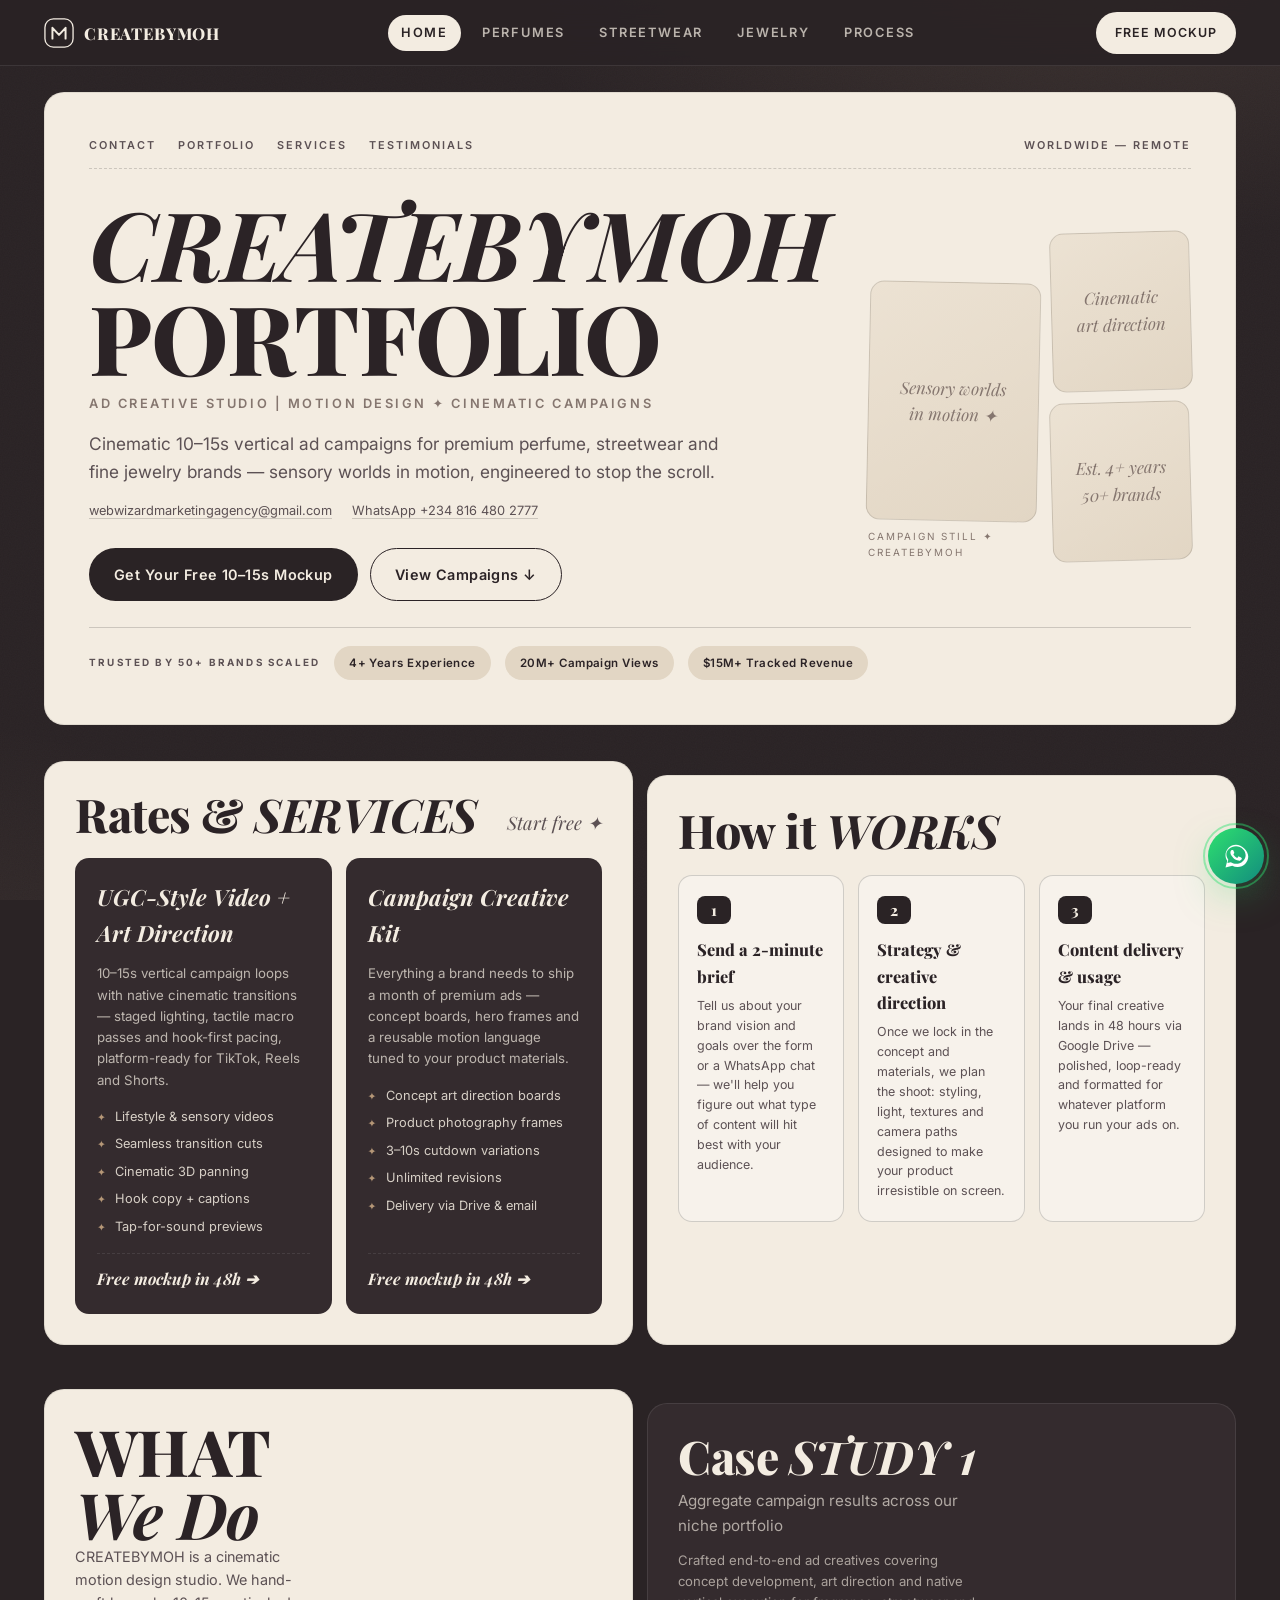
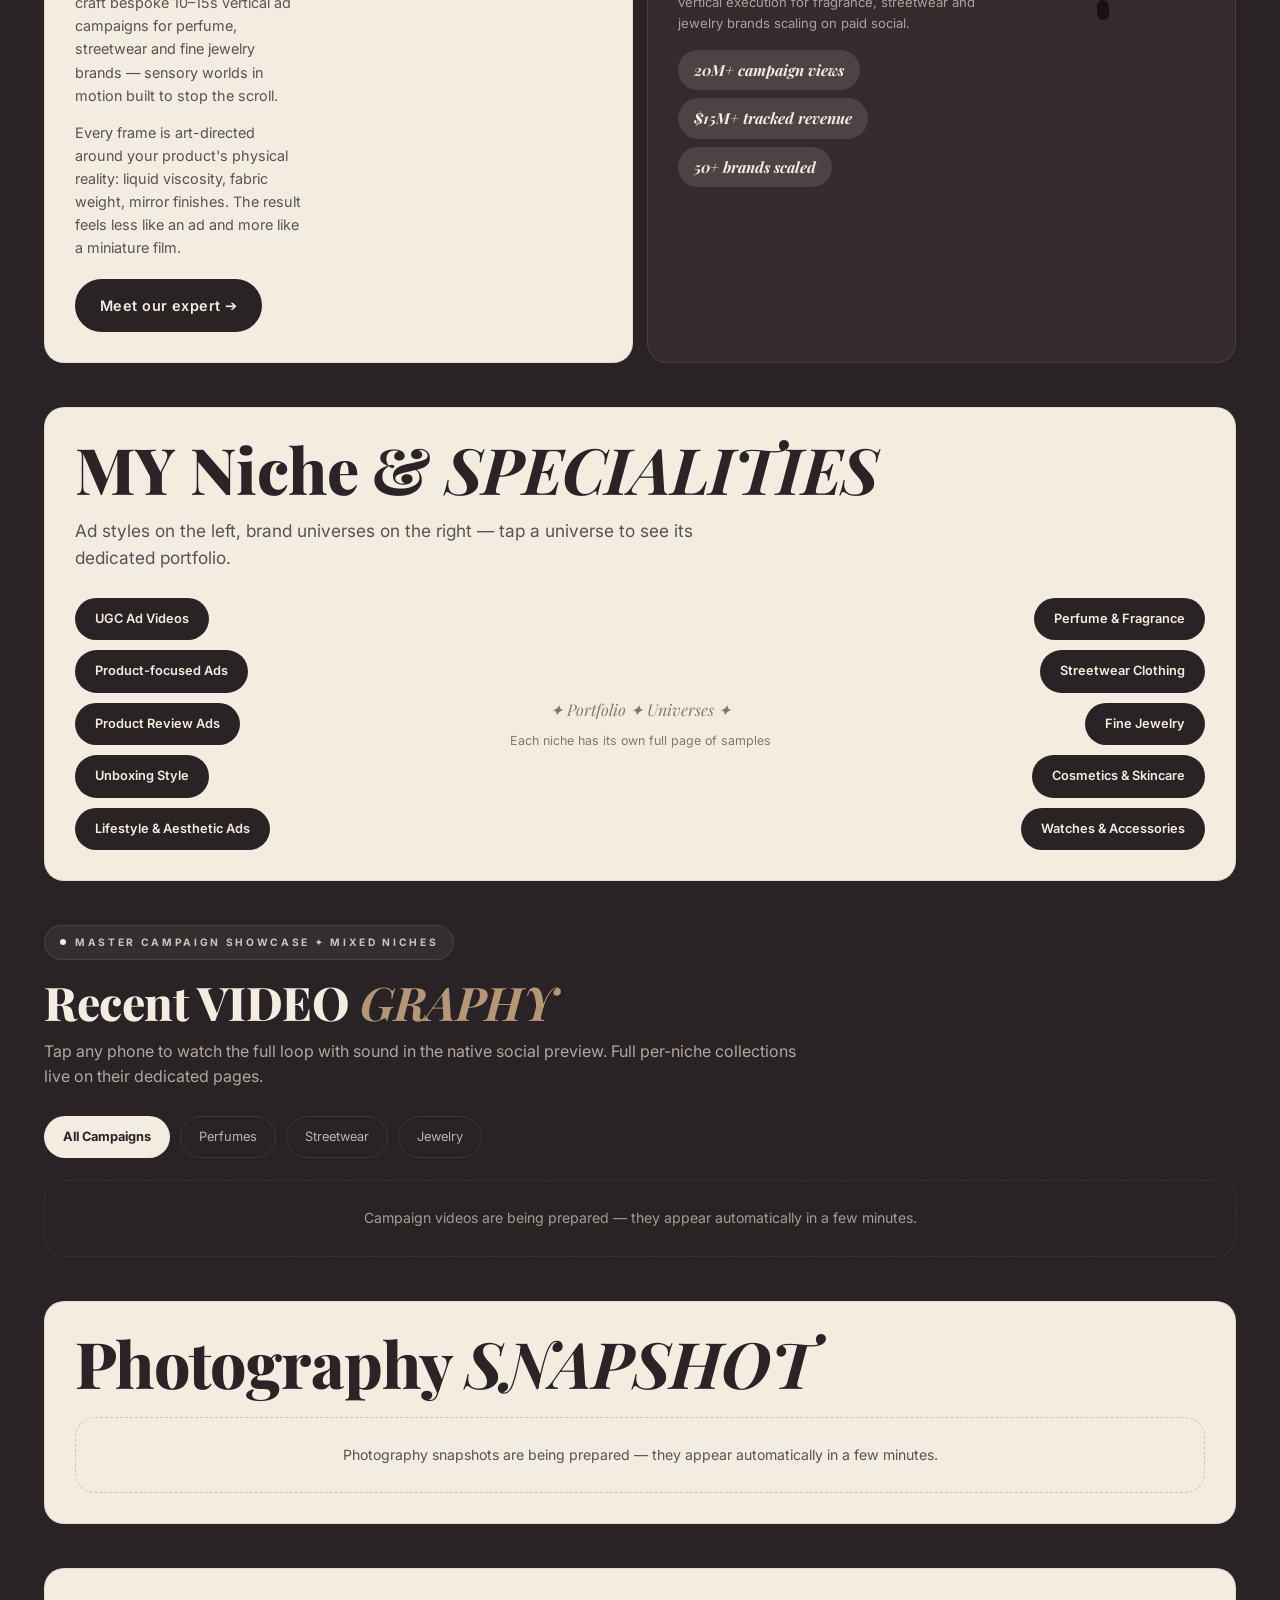
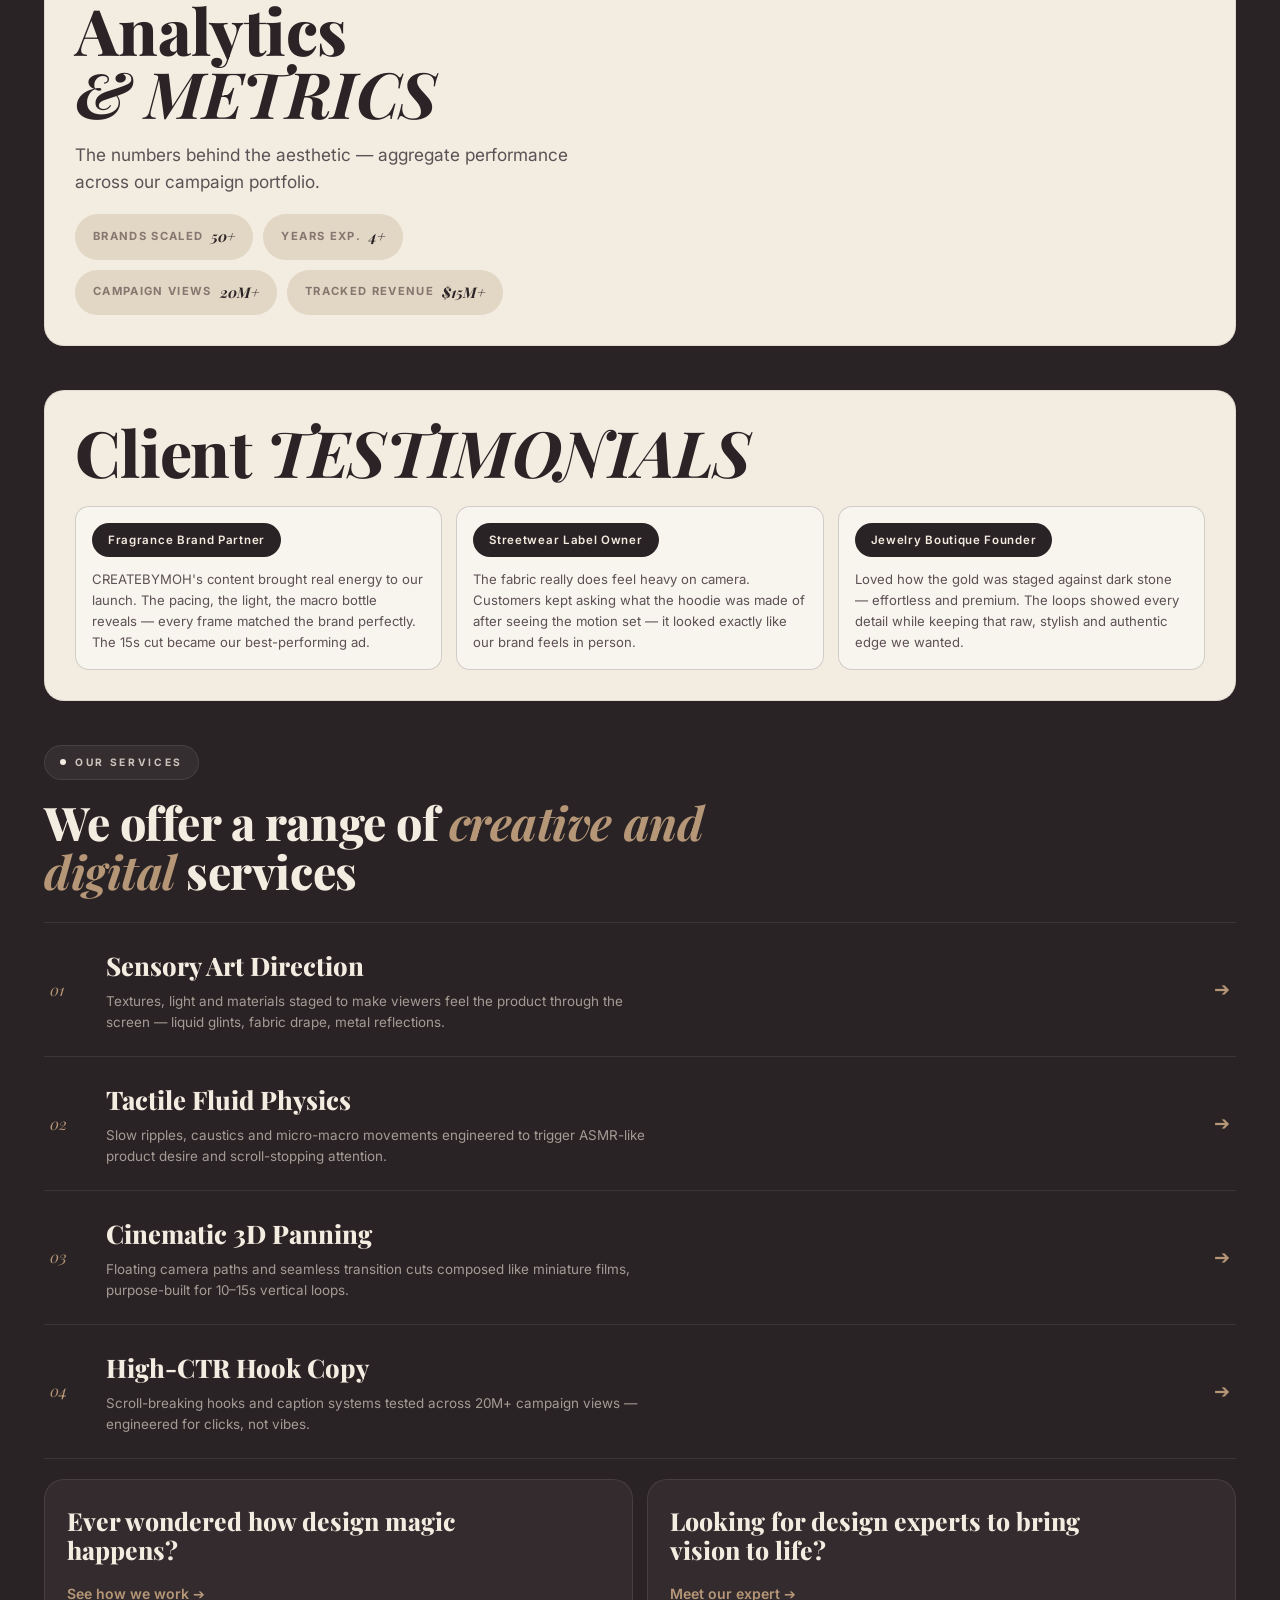
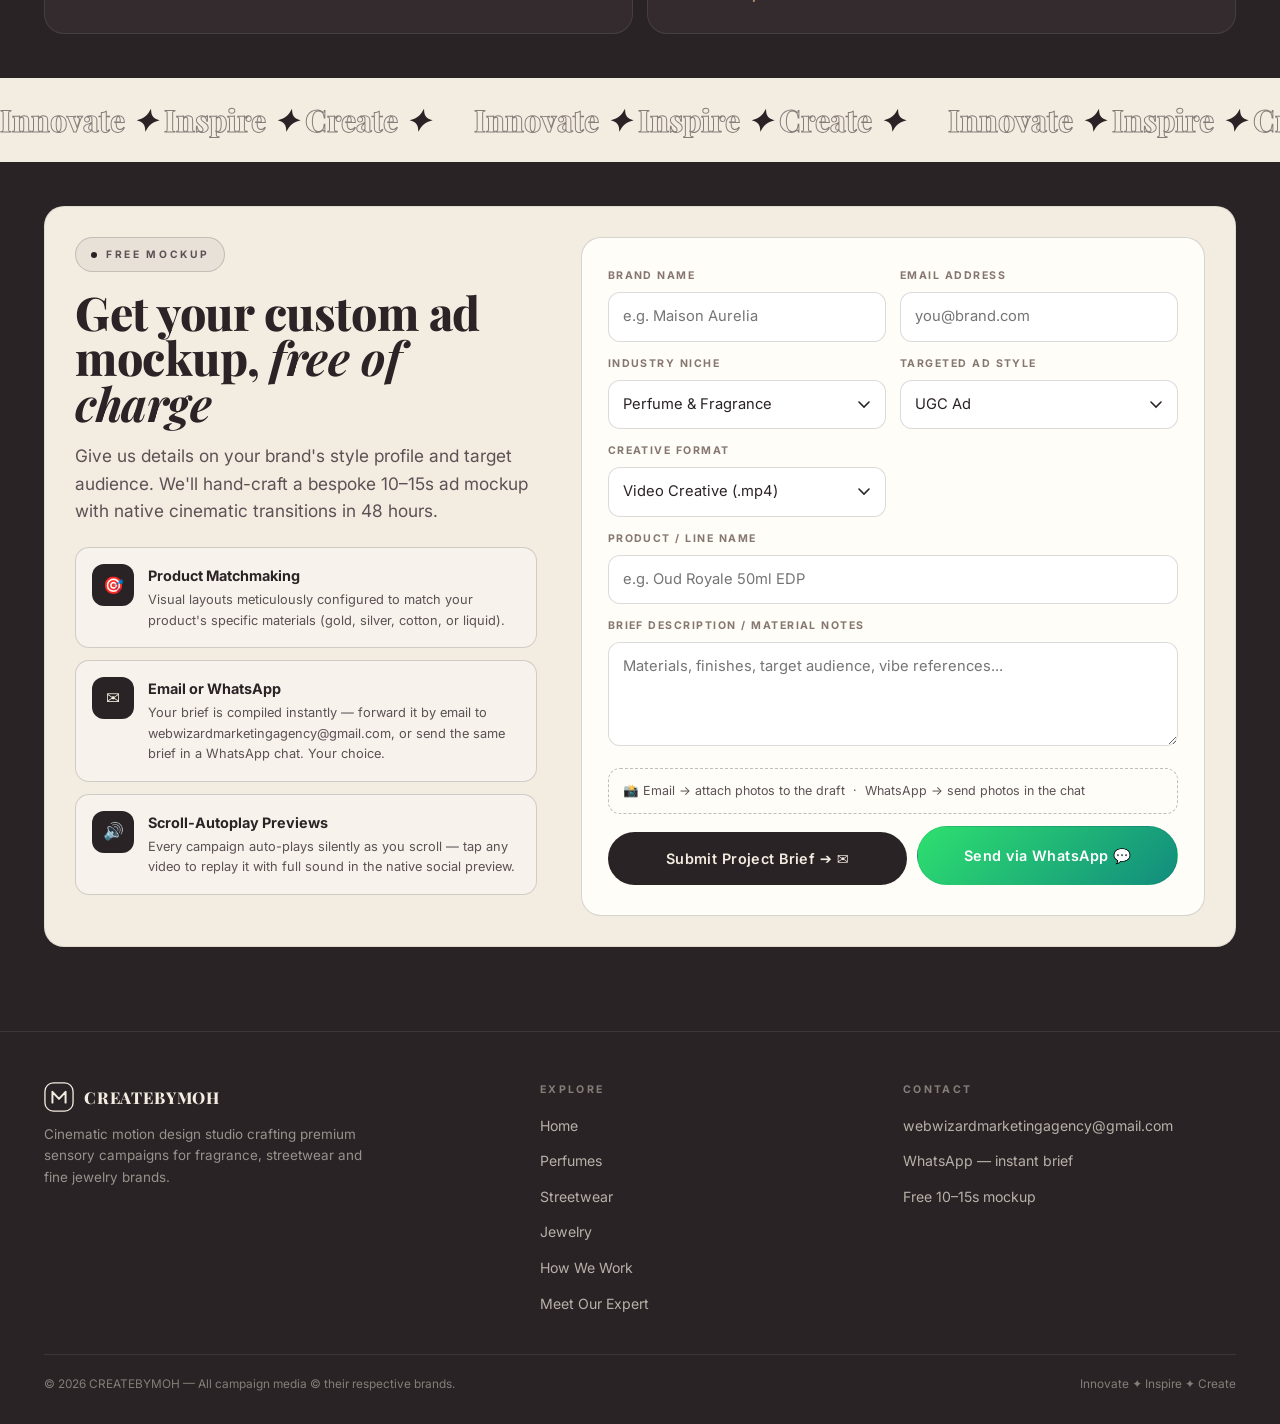
==== commit c46d7eae: "perf+feat: fast lazy-autoplay video system, tap-for-sound player, WhatsApp briefs, minified assets S" ====
--- a/index.html
+++ b/index.html
@@ -13,7 +13,10 @@
   <link rel="preconnect" href="https://fonts.googleapis.com">
   <link rel="preconnect" href="https://fonts.gstatic.com" crossorigin>
   <link href="https://fonts.googleapis.com/css2?family=Inter:wght@400;500;600;700&family=Playfair+Display:ital,wght@0,700;0,800;1,700;1,800&display=swap" rel="stylesheet">
-  <link rel="stylesheet" href="/assets/css/style.css">
+  <link rel="stylesheet" href="/assets/css/style.min.css">
+  <meta property="og:image" content="https://createbymoh.netlify.app/assets/media/perfume/images/perfume-01.webp">
+  <meta name="twitter:card" content="summary_large_image">
+  <meta name="twitter:image" content="https://createbymoh.netlify.app/assets/media/perfume/images/perfume-01.webp">
 </head>
 <body data-page="home">
 
@@ -183,7 +186,7 @@
         <div class="section-head reveal">
           <span class="eyebrow"><span class="dot"></span> Master Campaign Showcase ✦ Mixed Niches</span>
           <h2 class="display display-lg">Recent VIDEO <em>GRAPHY</em></h2>
-          <p>Tap any phone to watch the full loop in the native social preview. Full per-niche collections live on their dedicated pages.</p>
+          <p>Tap any phone to watch the full loop with sound in the native social preview. Full per-niche collections live on their dedicated pages.</p>
         </div>
         <div class="pills reveal">
           <a class="pill active" href="#work">All Campaigns</a>
@@ -303,14 +306,19 @@
                     <textarea id="f-desc" name="desc" placeholder="Materials, finishes, target audience, vibe references..."></textarea>
                   </div>
                 </div>
-                <p class="form-note" style="margin-top:14px">📸 Photos are added as email attachments upon submit</p>
-                <button class="btn btn-gold form-submit" type="submit">Submit Project Brief ➔</button>
+                <p class="form-note" style="margin-top:14px">📸 Email → attach photos to the draft &nbsp;·&nbsp; WhatsApp → send photos in the chat</p>
+              <div class="form-actions">
+                <button class="btn btn-gold form-submit" type="submit">Submit Project Brief ➔ ✉️</button>
+                <button class="btn btn-wa" type="button" data-wa-send>Send via WhatsApp 💬</button>
+              </div>
               </form>
 
               <div class="form-success brief-form" id="brief-success">
                 <div class="crown">👑</div>
                 <h3>Olfactory Brief Prepared</h3>
-                <p>Success! Your brief is ready. Your email client has been launched to forward the details directly to <b>webwizardmarketingagency@gmail.com</b>. Please attach your product photos to the email and hit Send!</p>
+              <p data-ok-email>Success! Your brief is ready — your email client has been launched with everything pre-filled to <b>webwizardmarketingagency@gmail.com</b>. Just attach your product photos and hit Send!</p>
+              <p data-ok-wa hidden>Success! The full brief has been handed to <b>WhatsApp</b> — just press Send in the chat that opened, then drop your product photos into the conversation.</p>
+              <span class="fs-or">Prefer the other channel? <a href="mailto:webwizardmarketingagency@gmail.com">Email us</a> · <a href="https://wa.me/2348164802777" target="_blank" rel="noopener">WhatsApp us</a></span>
               </div>
             </div>
           </div>
@@ -379,8 +387,8 @@
   <!-- lightbox -->
   <div class="lightbox" id="lightbox"><img alt="Photography snapshot full view"></div>
 
-  <script src="/assets/js/data.js"></script>
-  <script src="/assets/js/main.js"></script>
+  <script src="/assets/js/data.min.js"></script>
+  <script src="/assets/js/main.min.js"></script>
   <script>
     (function () {
       var D = window.CBM;
@@ -393,6 +401,7 @@
         return '<div class="brief-point reveal"><div class="bp-ico">' + p.icon + '</div><div><b>' + p.title + '</b><p>' + p.desc + '</p></div></div>';
       }).join("");
       window.CBM_FILL_SELECTS && window.CBM_FILL_SELECTS();
+      window.CBM_REVEAL && window.CBM_REVEAL();
       document.getElementById("year").textContent = new Date().getFullYear();
     })();
   </script>
--- a/assets/css/style.min.css
+++ b/assets/css/style.min.css
@@ -0,0 +1 @@
+:root{--esp:#2a2325;--esp-2:#342b2e;--esp-3:#3f3438;--cream:#f3ece1;--cream-2:#ece2d3;--cream-3:#e2d6c4;--ink:#2b2326;--ink-soft:#5c5154;--ink-mut:#85766f;--line-d:rgba(0,0,0,0.16);--line-l:rgba(255,255,255,0.09);--accent:#b59777;--radius:20px;--radius-sm:14px;--font-head:"Playfair Display","Georgia",serif;--font-body:"Inter","Segoe UI",system-ui,-apple-system,sans-serif;--nav-h:66px}*{margin:0;padding:0;box-sizing:border-box}html{scroll-behavior:smooth;-webkit-text-size-adjust:100%}body{background:var(--esp);color:var(--cream);font-family:var(--font-body);font-size:16px;line-height:1.6;overflow-x:hidden}img,video{max-width:100%;display:block}a{color:inherit;text-decoration:none}button{font:inherit;color:inherit;background:none;border:none;cursor:pointer}::selection{background:var(--accent);color:var(--esp)}.container{width:100%;max-width:1240px;margin-inline:auto;padding-inline:16px}@media (min-width:900px){.container{padding-inline:24px}}.bg-aurora{position:fixed;inset:0;z-index:-2;pointer-events:none;background:radial-gradient(1000px 480px at 85% -5%,rgba(181,151,119,0.13),transparent 60%),radial-gradient(900px 500px at -10% 110%,rgba(181,151,119,0.09),transparent 55%),var(--esp)}.bg-noise{position:fixed;inset:0;z-index:-1;pointer-events:none;opacity:0.05;background-image:url("data:image/svg+xml,%3Csvg xmlns='http://www.w3.org/2000/svg' width='140' height='140'%3E%3Cfilter id='n'%3E%3CfeTurbulence type='fractalNoise' baseFrequency='0.85' numOctaves='2'/%3E%3C/filter%3E%3Crect width='140' height='140' filter='url(%23n)' opacity='0.55'/%3E%3C/svg%3E")}.reveal{opacity:0;transform:translateY(24px);transition:opacity 0.7s ease,transform 0.7s cubic-bezier(0.19,0.6,0.2,1)}.reveal.on{opacity:1;transform:none}@media (prefers-reduced-motion:reduce){.reveal{transition:none;opacity:1;transform:none}html{scroll-behavior:auto}}.nav{position:fixed;top:0;left:0;right:0;z-index:90;height:var(--nav-h);background:rgba(42,35,37,0.88);backdrop-filter:blur(14px);-webkit-backdrop-filter:blur(14px);border-bottom:1px solid var(--line-l)}.nav-inner{height:var(--nav-h);display:flex;align-items:center;justify-content:space-between;gap:12px}.brand{display:flex;align-items:center;gap:10px;font-family:var(--font-head);font-weight:800;letter-spacing:0.05em;font-size:1.02rem}.brand svg{width:30px;height:30px;flex:none}.nav-links{display:none}.nav-cta{display:none}.nav-burger{display:flex;flex-direction:column;justify-content:center;align-items:center;gap:5px;width:44px;height:44px;border:1px solid var(--line-l);border-radius:12px}.nav-burger span{display:block;width:18px;height:2px;background:var(--cream);border-radius:2px;transition:transform 0.3s ease,opacity 0.3s ease}body.menu-open .nav-burger span:nth-child(1){transform:translateY(7px) rotate(45deg)}body.menu-open .nav-burger span:nth-child(2){opacity:0}body.menu-open .nav-burger span:nth-child(3){transform:translateY(-7px) rotate(-45deg)}.mobile-menu{position:fixed;inset:var(--nav-h) 0 0 0;z-index:89;background:rgba(42,35,37,0.98);display:flex;flex-direction:column;padding:26px 22px calc(26px + env(safe-area-inset-bottom));gap:6px;transform:translateY(-8px);opacity:0;visibility:hidden;transition:opacity 0.28s ease,transform 0.28s ease,visibility 0.28s;overflow-y:auto}body.menu-open .mobile-menu{transform:none;opacity:1;visibility:visible}.mobile-menu a.mm-link{font-family:var(--font-head);font-size:clamp(1.7rem,6.5vw,2.3rem);font-weight:700;padding:12px 4px;border-bottom:1px solid var(--line-l);display:flex;justify-content:space-between;align-items:center}.mobile-menu a.mm-link small{font-family:var(--font-body);font-size:0.66rem;letter-spacing:0.22em;text-transform:uppercase;color:rgba(243,236,225,0.55)}.mobile-menu a.mm-link.active{color:var(--accent)}.mobile-menu .btn{margin-top:22px;justify-content:center}@media (min-width:900px){.nav-burger,.mobile-menu{display:none}.nav-links{display:flex;align-items:center;gap:8px;font-size:0.8rem;letter-spacing:0.14em;text-transform:uppercase;font-weight:600}.nav-links a{color:rgba(243,236,225,0.72);padding:8px 13px;border-radius:999px;transition:color 0.25s,background 0.25s}.nav-links a:hover,.nav-links a.active{color:var(--esp);background:var(--cream)}.nav-cta{display:inline-flex}}.btn{display:inline-flex;align-items:center;justify-content:center;gap:10px;padding:14px 24px;min-height:48px;border-radius:999px;font-weight:600;font-size:0.9rem;letter-spacing:0.03em;border:1px solid transparent;transition:transform 0.25s ease,background 0.25s ease,color 0.25s ease,border-color 0.25s}.btn-gold{background:var(--cream);color:var(--esp)}.btn-gold:hover{transform:translateY(-2px);background:#fff}.board .btn-gold{background:var(--esp);color:var(--cream)}.board .btn-gold:hover{background:#171213}.btn-ghost{border-color:currentColor;background:transparent}.btn-ghost:hover{background:rgba(42,35,37,0.08)}.board .btn-ghost{color:var(--ink)}.btn-sm{padding:10px 18px;min-height:42px;font-size:0.78rem;letter-spacing:0.08em;text-transform:uppercase}.board{background:var(--cream);color:var(--ink);border-radius:var(--radius);border:1px solid rgba(0,0,0,0.08);padding:22px;overflow:hidden;position:relative}@media (min-width:700px){.board{padding:30px}}.board.dark{background:var(--esp-2);color:var(--cream);border-color:var(--line-l)}.board + .board{margin-top:14px}.board-grid{display:grid;gap:14px}@media (min-width:1000px){.board-grid.cols-2{grid-template-columns:1fr 1fr}}.eyebrow{display:inline-flex;align-items:center;gap:9px;font-size:0.64rem;font-weight:700;letter-spacing:0.26em;text-transform:uppercase;color:rgba(243,236,225,0.8);border:1px solid var(--line-l);border-radius:999px;padding:8px 15px;background:rgba(255,255,255,0.05);margin-bottom:18px}.eyebrow .dot{width:6px;height:6px;border-radius:50%;background:var(--cream)}.board .eyebrow{color:var(--ink-soft);border-color:var(--line-d);background:rgba(42,35,37,0.05)}.board .eyebrow .dot{background:var(--esp)}.display{font-family:var(--font-head);font-weight:800;line-height:0.98;letter-spacing:-0.01em;color:var(--ink)}.display em{font-style:italic;font-weight:700}.display-xl{font-size:clamp(2.6rem,11vw,6rem)}.display-lg{font-size:clamp(2.1rem,7.5vw,4rem)}.display-md{font-size:clamp(1.7rem,5.6vw,2.9rem)}.on-dark .display{color:var(--cream)}.lede{color:rgba(243,236,225,0.66);font-size:clamp(0.98rem,2.4vw,1.08rem);max-width:640px;margin-top:16px}.board .lede{color:var(--ink-soft)}.board.dark .lede,.board.on-dark .lede{color:rgba(243,236,225,0.66)}.hero-grid{display:grid;gap:40px}@media (min-width:1000px){.hero-grid{grid-template-columns:1.15fr 0.85fr;align-items:center}}.section{padding:34px 0}@media (min-width:900px){.section{padding:44px 0}}.page-hero,.hero{padding:calc(var(--nav-h) + 26px) 0 26px}.section-head{max-width:760px;margin-bottom:26px}.section-head .display{margin-bottom:12px}.section-head p{color:rgba(243,236,225,0.66)}.board .section-head p{color:var(--ink-soft)}.page-hero h1,.section-head h2{font-family:var(--font-head);font-weight:800;line-height:1.06;letter-spacing:-0.01em;color:var(--cream)}.page-hero h1{font-size:clamp(2.3rem,8vw,4.2rem)}.section-head h2{font-size:clamp(1.8rem,5.4vw,2.9rem)}.page-hero h1 em,.section-head h2 em{font-style:italic;color:var(--accent)}.board .section-head h2{color:var(--ink)}.board .section-head h2 em{color:var(--ink)}.hero-board{padding:clamp(22px,4vw,44px)}.hero-top{display:flex;flex-wrap:wrap;gap:8px 22px;font-size:0.68rem;letter-spacing:0.18em;text-transform:uppercase;font-weight:600;color:var(--ink-soft);border-bottom:1px dashed var(--line-d);padding-bottom:14px;margin-bottom:22px}.hero-board .display-xl{margin:4px 0 10px}.hero-roles{font-size:0.8rem;letter-spacing:0.2em;text-transform:uppercase;font-weight:600;color:var(--ink-mut);margin-top:10px}.hero-contact{display:flex;flex-wrap:wrap;gap:6px 20px;margin-top:16px;font-size:0.8rem;color:var(--ink-soft)}.hero-contact a{text-decoration:underline;text-underline-offset:3px;text-decoration-color:var(--line-d)}.hero-main{display:grid;gap:26px}@media (min-width:1000px){.hero-main{grid-template-columns:1.35fr 1fr;align-items:center;gap:40px}}.hero-collage{display:grid;grid-template-columns:1fr 0.82fr;gap:12px;align-items:end}.collage-frame{border-radius:var(--radius-sm);overflow:hidden;border:1px solid rgba(0,0,0,0.12);background:var(--cream-2);position:relative}.collage-frame img,.collage-frame video{width:100%;height:100%;object-fit:cover}.collage-frame.tall{aspect-ratio:3 / 4.2;transform:rotate(1.2deg)}.collage-frame.short{aspect-ratio:3 / 3.4;transform:rotate(-1.6deg)}.collage-frame.ghost{background:linear-gradient(150deg,var(--cream-2),var(--cream-3));display:grid;place-items:center;color:var(--ink-mut);font-family:var(--font-head);font-style:italic;font-size:1.05rem;text-align:center;padding:18px}.collage-cap{font-size:0.62rem;letter-spacing:0.2em;text-transform:uppercase;color:var(--ink-mut);margin-top:8px}.trusted-strip{margin-top:26px;padding-top:18px;border-top:1px solid var(--line-d);display:flex;flex-wrap:wrap;align-items:center;gap:14px}.trusted-strip .ts-label{font-size:0.62rem;letter-spacing:0.22em;text-transform:uppercase;font-weight:700;color:var(--ink-soft)}.chip{display:inline-flex;align-items:center;gap:6px;background:var(--cream-3);color:var(--ink);border-radius:999px;padding:8px 15px;min-height:34px;font-size:0.72rem;font-weight:600;letter-spacing:0.04em}.chip.dark{background:var(--esp);color:var(--cream)}.hero-ctas{display:flex;flex-wrap:wrap;gap:12px;margin-top:26px}.rates-head{display:flex;flex-wrap:wrap;align-items:end;justify-content:space-between;gap:12px;margin-bottom:20px}.rates-head .price-tag{font-family:var(--font-head);font-style:italic;font-size:1.15rem;color:var(--ink-soft)}.rates-grid{display:grid;gap:14px}@media (min-width:900px){.rates-grid{grid-template-columns:1fr 1fr}}.rate-card{background:var(--esp-2);color:var(--cream);border-radius:var(--radius-sm);padding:22px;display:flex;flex-direction:column;gap:12px}.rate-card h3{font-family:var(--font-head);font-size:1.4rem;font-style:italic;font-weight:700}.rate-card>p{font-size:0.83rem;color:rgba(243,236,225,0.72)}.rate-card ul{list-style:none;display:flex;flex-direction:column;gap:7px;margin:4px 0}.rate-card ul li{font-size:0.8rem;color:rgba(243,236,225,0.85);padding-left:18px;position:relative}.rate-card ul li::before{content:"✦";position:absolute;left:0;font-size:0.66rem;top:3px;color:var(--accent)}.rate-card .rc-cta{margin-top:auto;font-family:var(--font-head);font-style:italic;font-weight:700;font-size:1rem;border-top:1px dashed var(--line-l);padding-top:12px}.how-grid{display:grid;gap:14px}@media (min-width:900px){.how-grid{grid-template-columns:repeat(3,1fr)}}.how-step{border:1px solid var(--line-d);border-radius:var(--radius-sm);padding:20px 18px;background:rgba(255,255,255,0.35)}.how-step .hs-num{display:inline-flex;align-items:center;justify-content:center;min-width:34px;height:28px;padding:0 10px;background:var(--esp);color:var(--cream);border-radius:8px;font-family:var(--font-head);font-weight:800;font-size:0.95rem;margin-bottom:12px}.how-step h3{font-family:var(--font-head);font-size:1.02rem;font-weight:800;margin-bottom:7px}.how-step p{font-size:0.78rem;color:var(--ink-soft)}.who-grid{display:grid;gap:20px}@media (min-width:900px){.who-grid{grid-template-columns:0.9fr 1.1fr;align-items:center}}.who-grid .display-lg em{display:block}.who-body p{font-size:0.9rem;color:var(--ink-soft);margin-bottom:14px}.who-frame{border-radius:var(--radius-sm);overflow:hidden;border:1px solid rgba(0,0,0,0.1);transform:rotate(1.5deg);background:var(--cream-2)}.who-frame img{width:100%;height:100%;object-fit:cover;aspect-ratio:4 / 4.6}.case-board{display:grid;gap:18px}@media (min-width:900px){.case-board{grid-template-columns:1.2fr 0.8fr;align-items:center}}.case-stats{display:flex;flex-direction:column;gap:8px;margin-top:16px}.case-stats span{display:inline-flex;align-items:center;min-height:36px;background:rgba(243,236,225,0.12);border-radius:999px;padding:8px 16px;font-family:var(--font-head);font-style:italic;font-weight:700;font-size:0.95rem;width:fit-content}.case-phone{border-radius:26px;overflow:hidden;border:6px solid #171213;background:#171213;aspect-ratio:9 / 15;position:relative;box-shadow:0 24px 50px -22px rgba(0,0,0,0.7);max-width:210px;margin-inline:auto;transform:rotate(-2deg)}.case-phone video,.case-phone img{width:100%;height:100%;object-fit:cover}.niche-pills{display:grid;gap:22px}@media (min-width:800px){.niche-pills{grid-template-columns:1fr auto 1fr;align-items:center}}.pill-col{display:flex;flex-direction:column;gap:10px;align-items:flex-start}.pill-col:nth-child(3){align-items:flex-end}.pill-col a,.pill-col span.pill-x{background:var(--esp);color:var(--cream);border-radius:999px;padding:11px 20px;min-height:42px;font-size:0.8rem;font-weight:600;transition:transform 0.22s ease,background 0.22s ease}.pill-col a:hover{transform:scale(1.05);background:#171213}.niche-center{text-align:center}.niche-center .nc-mark{font-family:var(--font-head);font-style:italic;font-size:1rem;color:var(--ink-mut)}.phone-strip{display:grid;grid-template-columns:repeat(2,1fr);gap:14px}@media (min-width:800px){.phone-strip{grid-template-columns:repeat(4,1fr)}}.ph{border-radius:24px;border:5px solid #171213;overflow:hidden;background:#171213;aspect-ratio:9 / 17;position:relative;cursor:pointer;box-shadow:0 18px 40px -20px rgba(0,0,0,0.55);transition:transform 0.3s ease}.ph:nth-child(odd){transform:rotate(1.4deg) translateY(6px)}.ph:nth-child(even){transform:rotate(-1.2deg)}.ph:hover{transform:none;z-index:2}.ph video,.ph img{width:100%;height:100%;object-fit:cover;pointer-events:none}.ph .ph-tag{position:absolute;left:10px;bottom:10px;right:10px;font-size:0.6rem;letter-spacing:0.14em;text-transform:uppercase;font-weight:700;color:#fff;text-shadow:0 1px 8px rgba(0,0,0,0.8);display:flex;justify-content:space-between;align-items:center}.ph .ph-tag i{font-style:normal;background:rgba(0,0,0,0.45);padding:3px 8px;border-radius:999px}.ph::after{content:"▶";position:absolute;inset:0;display:grid;place-items:center;font-size:1.4rem;color:rgba(255,255,255,0.9);background:rgba(0,0,0,0.18);opacity:0;transition:opacity 0.25s}.ph:hover::after{opacity:1}@media (hover:none){.ph::after{opacity:0.7;background:none;font-size:1.1rem}}.snap-grid{display:grid;grid-template-columns:repeat(2,1fr);gap:10px}@media (min-width:700px){.snap-grid{grid-template-columns:repeat(4,1fr)}}.snap{border-radius:var(--radius-sm);overflow:hidden;border:1px solid rgba(0,0,0,0.1);background:var(--cream-2);aspect-ratio:3 / 3.6;cursor:zoom-in;position:relative}.snap:nth-child(4n+1){transform:rotate(1.1deg)}.snap:nth-child(4n+3){transform:rotate(-1.2deg)}.snap img{width:100%;height:100%;object-fit:cover;transition:transform 0.5s ease}.snap:hover img{transform:scale(1.05)}.metric-pills{display:flex;flex-wrap:wrap;gap:10px;margin-top:18px}.metric-pills .mp{background:var(--cream-3);color:var(--ink);font-family:var(--font-head);font-style:italic;font-weight:700;border-radius:999px;padding:11px 18px;min-height:40px;display:inline-flex;align-items:center;gap:8px;font-size:0.92rem}.metric-pills .mp b{font-style:normal;font-family:var(--font-body);font-size:0.7rem;font-weight:700;letter-spacing:0.12em;text-transform:uppercase;color:var(--ink-mut)}.testi-grid{display:grid;gap:14px}@media (min-width:900px){.testi-grid{grid-template-columns:repeat(3,1fr)}}.testi-card{background:rgba(255,255,255,0.45);border:1px solid var(--line-d);border-radius:var(--radius-sm);padding:16px;display:flex;flex-direction:column;gap:12px}.testi-card .tc-img{border:6px solid var(--esp);border-radius:12px 12px 26px 12px;overflow:hidden;aspect-ratio:4 / 3.4;background:var(--cream-2)}.testi-card .tc-img img{width:100%;height:100%;object-fit:cover}.testi-card .tc-name{background:var(--esp);color:var(--cream);border-radius:999px;padding:8px 16px;font-size:0.72rem;font-weight:600;letter-spacing:0.06em;width:fit-content}.testi-card p{font-size:0.82rem;color:var(--ink-soft)}.pills{display:flex;flex-wrap:wrap;gap:10px;margin-bottom:22px}.pill{padding:10px 18px;min-height:42px;border-radius:999px;border:1px solid var(--line-l);font-size:0.8rem;color:rgba(243,236,225,0.72);display:inline-flex;align-items:center;gap:8px;transition:color 0.25s,border-color 0.25s,background 0.25s}.pill:hover{color:var(--cream);border-color:rgba(255,255,255,0.3)}.pill.active{background:var(--cream);color:var(--esp);border-color:transparent;font-weight:700}.card-grid{display:grid;grid-template-columns:1fr;gap:16px}@media (min-width:620px){.card-grid{grid-template-columns:repeat(2,1fr)}}@media (min-width:1000px){.card-grid{grid-template-columns:repeat(3,1fr);gap:20px}}.vcard{background:var(--cream);color:var(--ink);border-radius:var(--radius);border:1px solid rgba(0,0,0,0.08);overflow:hidden;transition:transform 0.3s ease,box-shadow 0.3s ease}.vcard:hover{transform:translateY(-4px);box-shadow:0 30px 60px -28px rgba(0,0,0,0.6)}.vcard .vc-media{position:relative;aspect-ratio:3 / 3.8;overflow:hidden;background:var(--cream-2)}.vcard .vc-media img,.vcard .vc-media video{width:100%;height:100%;object-fit:cover;transition:transform 0.6s cubic-bezier(0.19,0.6,0.2,1)}.vcard:hover .vc-media img,.vcard:hover .vc-media video{transform:scale(1.05)}.vcard .vc-grad{position:absolute;inset:0;background:linear-gradient(180deg,transparent 55%,rgba(0,0,0,0.55))}.vc-chip{position:absolute;top:12px;left:12px;z-index:2;font-size:0.6rem;font-weight:700;letter-spacing:0.18em;text-transform:uppercase;padding:7px 12px;border-radius:999px;background:rgba(243,236,225,0.92);color:var(--ink)}.vc-info{position:absolute;left:0;right:0;bottom:0;z-index:2;padding:16px;color:#fff}.vc-info h3{font-family:var(--font-head);font-size:1.22rem;font-weight:800;line-height:1.14}.vc-info .vc-meta{margin:5px 0 7px;font-size:0.68rem;letter-spacing:0.14em;text-transform:uppercase;color:rgba(255,255,255,0.75)}.vc-info p{font-size:0.78rem;color:rgba(255,255,255,0.85);margin-bottom:12px;display:-webkit-box;-webkit-line-clamp:2;-webkit-box-orient:vertical;overflow:hidden}.vc-play{display:inline-flex;align-items:center;gap:9px;min-height:42px;padding:10px 18px;border-radius:999px;background:var(--cream);color:var(--esp);font-weight:700;font-size:0.76rem;letter-spacing:0.04em;transition:transform 0.25s ease,background 0.25s}.vc-play:hover{transform:translateY(-2px);background:#fff}.vc-play svg{width:10px;height:10px}.services{display:flex;flex-direction:column;border-top:1px solid var(--line-l)}.service-row{display:flex;align-items:center;justify-content:space-between;gap:16px;padding:22px 6px;border-bottom:1px solid var(--line-l);transition:padding 0.3s ease,background 0.3s ease}.service-row .s-num{font-family:var(--font-head);font-style:italic;color:var(--accent);font-size:1rem;min-width:40px}.service-row .s-body{flex:1}.service-row h3{font-family:var(--font-head);font-size:clamp(1.15rem,4vw,1.6rem);font-weight:800}.service-row p{color:rgba(243,236,225,0.6);font-size:0.84rem;margin-top:5px;max-width:560px}.service-row .s-arrow{font-size:1.2rem;color:var(--accent);transition:transform 0.3s ease}.service-row:hover{background:rgba(243,236,225,0.04);padding-inline:12px}.service-row:hover .s-arrow{transform:translateX(6px) rotate(-45deg)}.duo{display:grid;gap:14px}@media (min-width:800px){.duo{grid-template-columns:1fr 1fr}}.duo-card{border:1px solid var(--line-l);border-radius:var(--radius);padding:26px 22px;background:var(--esp-2);transition:transform 0.3s,border-color 0.3s}.duo-card:hover{transform:translateY(-3px);border-color:rgba(255,255,255,0.22)}.duo-card h4{font-family:var(--font-head);font-size:clamp(1.2rem,4.2vw,1.55rem);font-weight:800;line-height:1.2;max-width:420px}.duo-card a.duo-link{display:inline-flex;align-items:center;gap:10px;margin-top:18px;color:var(--accent);font-weight:600;font-size:0.88rem}.duo-card a.duo-link:hover{text-decoration:underline;text-underline-offset:4px}.marquee{overflow:hidden;padding:18px 0;background:var(--cream);white-space:nowrap}.marquee-track{display:inline-flex;gap:44px;padding-right:44px;animation:mq 26s linear infinite;font-family:var(--font-head);font-size:clamp(1.2rem,4vw,1.9rem);font-weight:800;color:transparent;-webkit-text-stroke:1px rgba(42,35,37,0.55)}.marquee-track b{color:var(--esp);-webkit-text-stroke:0;font-weight:700;font-style:italic}@keyframes mq{to{transform:translateX(-50%)}}@media (prefers-reduced-motion:reduce){.marquee-track{animation:none}}.brief-wrap{display:grid;gap:26px}@media (min-width:1000px){.brief-wrap{grid-template-columns:0.85fr 1.15fr;gap:44px;align-items:start}}.brief-points{display:flex;flex-direction:column;gap:12px}.brief-point{display:flex;gap:14px;padding:16px;border:1px solid var(--line-l);border-radius:var(--radius-sm);background:rgba(255,255,255,0.05)}.brief-point .bp-ico{flex:none;width:42px;height:42px;border-radius:12px;display:grid;place-items:center;background:var(--esp);color:var(--cream);font-size:1.05rem}.brief-point b{display:block;font-size:0.9rem;margin-bottom:3px;color:var(--cream)}.brief-point p{color:rgba(243,236,225,0.6);font-size:0.8rem}.board .brief-point{border-color:var(--line-d);background:rgba(255,255,255,0.35)}.board .brief-point b{color:var(--ink)}.board .brief-point p{color:var(--ink-soft)}.brief-form{background:#fffdf8;border:1px solid var(--line-d);border-radius:var(--radius);padding:24px 18px}@media (min-width:620px){.brief-form{padding:30px 26px}}.form-grid{display:grid;gap:14px}@media (min-width:620px){.form-grid.two{grid-template-columns:1fr 1fr}.form-grid.two .span-2{grid-column:span 2}}.field label{display:block;font-size:0.66rem;font-weight:700;letter-spacing:0.14em;text-transform:uppercase;color:var(--ink-mut);margin-bottom:7px}.field input,.field select,.field textarea{width:100%;min-height:48px;padding:12px 14px;border-radius:12px;border:1px solid rgba(0,0,0,0.14);background:#fff;color:var(--ink);font:inherit;font-size:0.92rem;transition:border-color 0.25s,box-shadow 0.25s}.field textarea{min-height:104px;resize:vertical}.field input:focus,.field select:focus,.field textarea:focus{outline:none;border-color:var(--esp);box-shadow:0 0 0 3px rgba(42,35,37,0.12)}.field select{appearance:none;background-image:url("data:image/svg+xml,%3Csvg xmlns='http://www.w3.org/2000/svg' width='12' height='8'%3E%3Cpath d='M1 1l5 5 5-5' stroke='%232a2325' stroke-width='1.6' fill='none' stroke-linecap='round'/%3E%3C/svg%3E");background-repeat:no-repeat;background-position:right 15px center;padding-right:38px}.form-note{display:flex;align-items:center;gap:10px;font-size:0.78rem;color:var(--ink-soft);border:1px dashed rgba(0,0,0,0.25);border-radius:12px;padding:12px 14px}.form-submit{width:100%;margin-top:6px}.form-success{display:none;text-align:center;padding:36px 16px}.form-success.show{display:block}.form-success .crown{font-size:2.4rem;margin-bottom:10px}.form-success h3{font-family:var(--font-head);font-size:1.5rem;margin-bottom:10px;color:var(--ink)}.form-success p{color:var(--ink-soft);font-size:0.9rem;max-width:440px;margin:0 auto}.form-success b{color:var(--esp)}.gallery{columns:1;column-gap:14px}@media (min-width:620px){.gallery{columns:2}}@media (min-width:1000px){.gallery{columns:3}}.shot{break-inside:avoid;margin-bottom:14px;border-radius:var(--radius-sm);overflow:hidden;border:1px solid rgba(0,0,0,0.1);background:var(--cream-2);position:relative;cursor:zoom-in}.shot img{width:100%;transition:transform 0.5s cubic-bezier(0.19,0.6,0.2,1)}.shot:hover img{transform:scale(1.04)}.shot figcaption{position:absolute;left:0;right:0;bottom:0;padding:22px 13px 11px;font-size:0.62rem;letter-spacing:0.16em;text-transform:uppercase;color:#fff;background:linear-gradient(180deg,transparent,rgba(23,18,19,0.82));opacity:0;transition:opacity 0.3s}.shot:hover figcaption{opacity:1}.stats{display:grid;grid-template-columns:repeat(2,1fr);gap:10px;margin-top:34px}@media (min-width:700px){.stats{grid-template-columns:repeat(4,1fr)}}.stat{background:var(--esp-2);border:1px solid var(--line-l);border-radius:var(--radius-sm);padding:16px 16px 14px}.stat b{display:block;font-family:var(--font-head);font-style:italic;font-size:clamp(1.4rem,5vw,2rem);font-weight:800;color:var(--cream)}.stat span{font-size:0.64rem;letter-spacing:0.12em;text-transform:uppercase;color:rgba(243,236,225,0.55)}.steps{display:grid;gap:14px;counter-reset:step}@media (min-width:800px){.steps{grid-template-columns:repeat(2,1fr)}}.step{background:var(--cream);color:var(--ink);border-radius:var(--radius);padding:24px 20px;border:1px solid rgba(0,0,0,0.08)}.step .st-num{font-family:var(--font-head);font-size:2.2rem;font-weight:800;font-style:italic;color:transparent;-webkit-text-stroke:1px var(--esp);display:block;margin-bottom:8px}.step h3{font-family:var(--font-head);font-size:1.25rem;margin-bottom:7px}.step p{color:var(--ink-soft);font-size:0.86rem}.tag-cloud{display:flex;flex-wrap:wrap;gap:10px;margin-top:20px}.tag{border:1px solid var(--line-l);color:var(--cream);border-radius:999px;padding:9px 16px;font-size:0.78rem}.niche-badge{display:inline-flex;gap:8px;flex-wrap:wrap;margin-top:20px}.hero-stage{display:flex;justify-content:center}.phone{position:relative;width:min(72vw,290px);aspect-ratio:9 / 18.4;border-radius:40px;border:6px solid #171213;background:#171213;box-shadow:0 34px 70px -28px rgba(0,0,0,0.85)}.phone::before{content:"";position:absolute;top:12px;left:50%;transform:translateX(-50%);width:78px;height:20px;border-radius:11px;background:#171213;z-index:5}.phone-screen{position:absolute;inset:0;border-radius:34px;overflow:hidden}.phone-screen video,.phone-screen img{width:100%;height:100%;object-fit:cover}.phone-fallback{position:absolute;inset:0;display:grid;place-items:center;text-align:center;color:var(--cream);font-family:var(--font-head);font-style:italic;font-size:1.05rem;padding:20px;background:linear-gradient(160deg,var(--esp-3),#171213)}.orbit-badge{position:absolute;top:-14px;right:-10px;z-index:6;background:var(--cream);color:var(--esp);font-size:0.6rem;font-weight:800;letter-spacing:0.14em;text-transform:uppercase;padding:9px 14px;border-radius:999px;box-shadow:0 10px 30px -10px rgba(0,0,0,0.6);transform:rotate(3deg)}.tiktok-overlay{position:absolute;inset:0;z-index:4;display:flex;flex-direction:column;justify-content:space-between;padding:14px 10px 12px;background:linear-gradient(180deg,rgba(0,0,0,0.3),transparent 22%,transparent 58%,rgba(0,0,0,0.6));pointer-events:none}.tt-top{text-align:right;font-size:0.68rem;letter-spacing:0.06em;color:rgba(255,255,255,0.85)}.tt-rail{position:absolute;right:8px;bottom:68px;display:flex;flex-direction:column;gap:14px;text-align:center;font-size:0.6rem;color:#fff}.tt-rail div span{display:block;font-size:1.05rem;margin-bottom:2px}.tt-caption{max-width:78%}.tt-caption strong{font-size:0.74rem;display:block}.tt-caption p{font-size:0.66rem;color:rgba(255,255,255,0.75);line-height:1.45;margin:3px 0 6px}.tt-caption .tt-audio{font-size:0.62rem;color:rgba(255,255,255,0.85);display:flex;align-items:center;gap:6px}.modal{position:fixed;inset:0;z-index:120;display:none;align-items:center;justify-content:center;padding:18px}.modal.open{display:flex}.modal-backdrop{position:absolute;inset:0;background:rgba(23,18,19,0.88);backdrop-filter:blur(10px)}.modal-shell{position:relative;z-index:2}.modal .phone{width:min(86vw,320px)}.modal-close{position:absolute;top:-44px;right:0;width:38px;height:38px;border-radius:50%;border:1px solid rgba(255,255,255,0.25);color:var(--cream);font-size:1rem;display:grid;place-items:center;background:rgba(255,255,255,0.05)}body.modal-open{overflow:hidden}.lightbox{position:fixed;inset:0;z-index:120;display:none;align-items:center;justify-content:center;padding:20px;background:rgba(23,18,19,0.93);backdrop-filter:blur(10px)}.lightbox.open{display:flex}.lightbox img{max-width:100%;max-height:86vh;border-radius:var(--radius-sm);border:1px solid rgba(255,255,255,0.15)}.footer{border-top:1px solid var(--line-l);padding:50px 0 30px;margin-top:40px}.footer-grid{display:grid;gap:30px}@media (min-width:800px){.footer-grid{grid-template-columns:1.4fr 1fr 1fr}}.footer .brand{margin-bottom:12px}.footer p.f-note{color:rgba(243,236,225,0.55);font-size:0.84rem;max-width:340px}.footer h5{font-size:0.66rem;letter-spacing:0.22em;text-transform:uppercase;color:rgba(243,236,225,0.45);margin-bottom:14px}.footer ul{list-style:none;display:flex;flex-direction:column;gap:10px}.footer ul a{color:rgba(243,236,225,0.7);font-size:0.88rem;transition:color 0.25s}.footer ul a:hover{color:var(--cream)}.footer-bottom{margin-top:38px;padding-top:20px;border-top:1px solid var(--line-l);display:flex;flex-wrap:wrap;gap:8px;justify-content:space-between;font-size:0.74rem;color:rgba(243,236,225,0.45)}.wa-float{position:fixed;right:16px;bottom:calc(16px + env(safe-area-inset-bottom));z-index:85;width:56px;height:56px;border-radius:50%;display:grid;place-items:center;background:linear-gradient(135deg,#2ee06f,#128c7e);box-shadow:0 14px 40px -10px rgba(37,211,102,0.5);transition:transform 0.25s ease}.wa-float:hover{transform:scale(1.08)}.wa-float svg{width:28px;height:28px;fill:#fff}.wa-float::after{content:"";position:absolute;inset:-5px;border-radius:50%;border:2px solid rgba(46,224,111,0.45);animation:wa-ping 2.2s ease-out infinite}@keyframes wa-ping{0%{transform:scale(0.9);opacity:1}80%,100%{transform:scale(1.25);opacity:0}}@media (prefers-reduced-motion:reduce){.wa-float::after{animation:none;opacity:0}}.media-error{grid-column:1 / -1;border:1px dashed var(--line-l);border-radius:var(--radius);padding:26px 20px;text-align:center;color:rgba(243,236,225,0.6);font-size:0.88rem}.board .media-error,.snap-grid .media-error{border-color:var(--line-d);color:var(--ink-soft)}.divider-word{text-align:center;font-family:var(--font-head);font-weight:800;font-style:italic;font-size:clamp(2rem,9vw,3.6rem);color:transparent;-webkit-text-stroke:1px rgba(243,236,225,0.35);user-select:none;padding:26px 0 0}.page-hero .niche-badge .tag{background:var(--esp-2)}section[id],form[id]{scroll-margin-top:calc(var(--nav-h) + 10px)}body.menu-open{overflow:hidden}.vc-media{cursor:pointer}.vc-media:focus-visible,.ph:focus-visible,.shot:focus-visible{outline:3px solid var(--accent);outline-offset:3px;border-radius:var(--radius-sm)}.case-phone{position:relative}.ph-open{position:absolute;inset:0;z-index:3;border-radius:20px}.ph-open:focus-visible{outline:3px solid var(--accent);outline-offset:3px}.snd-toggle{position:absolute;top:14px;left:12px;z-index:7;min-height:34px;padding:8px 14px;border-radius:999px;background:rgba(23,18,19,0.72);color:#fff;font-size:0.68rem;font-weight:700;letter-spacing:0.06em;border:1px solid rgba(255,255,255,0.22);backdrop-filter:blur(6px);-webkit-backdrop-filter:blur(6px);transition:background 0.25s ease,transform 0.25s ease}.snd-toggle:hover{background:rgba(23,18,19,0.9);transform:scale(1.04)}.snd-toggle.muted{background:rgba(181,151,119,0.9);color:#171213;border-color:transparent}.pp-toggle{position:absolute;top:50%;left:50%;z-index:7;width:58px;height:58px;transform:translate(-50%,-50%);border-radius:50%;display:grid;place-items:center;background:rgba(23,18,19,0.66);color:#fff;border:1px solid rgba(255,255,255,0.25);backdrop-filter:blur(6px);-webkit-backdrop-filter:blur(6px)}.pp-toggle svg{width:18px;height:18px}.pp-toggle[hidden]{display:none}.form-actions{display:grid;gap:10px;margin-top:12px}@media (min-width:620px){.form-actions{grid-template-columns:1.15fr 1fr}.form-actions .btn{width:100%}}.btn-wa{background:linear-gradient(135deg,#2ee06f,#128c7e);color:#fff;border:1px solid rgba(0,0,0,0.06)}.btn-wa:hover{transform:translateY(-2px);filter:brightness(1.06)}.board .btn-wa{color:#fff}.form-success .fs-or{display:block;margin:14px auto 0;max-width:440px;font-size:0.78rem;color:var(--ink-mut)}.form-success .fs-or a{color:var(--esp);text-decoration:underline;text-underline-offset:3px}video.loopview{background:#171213}
